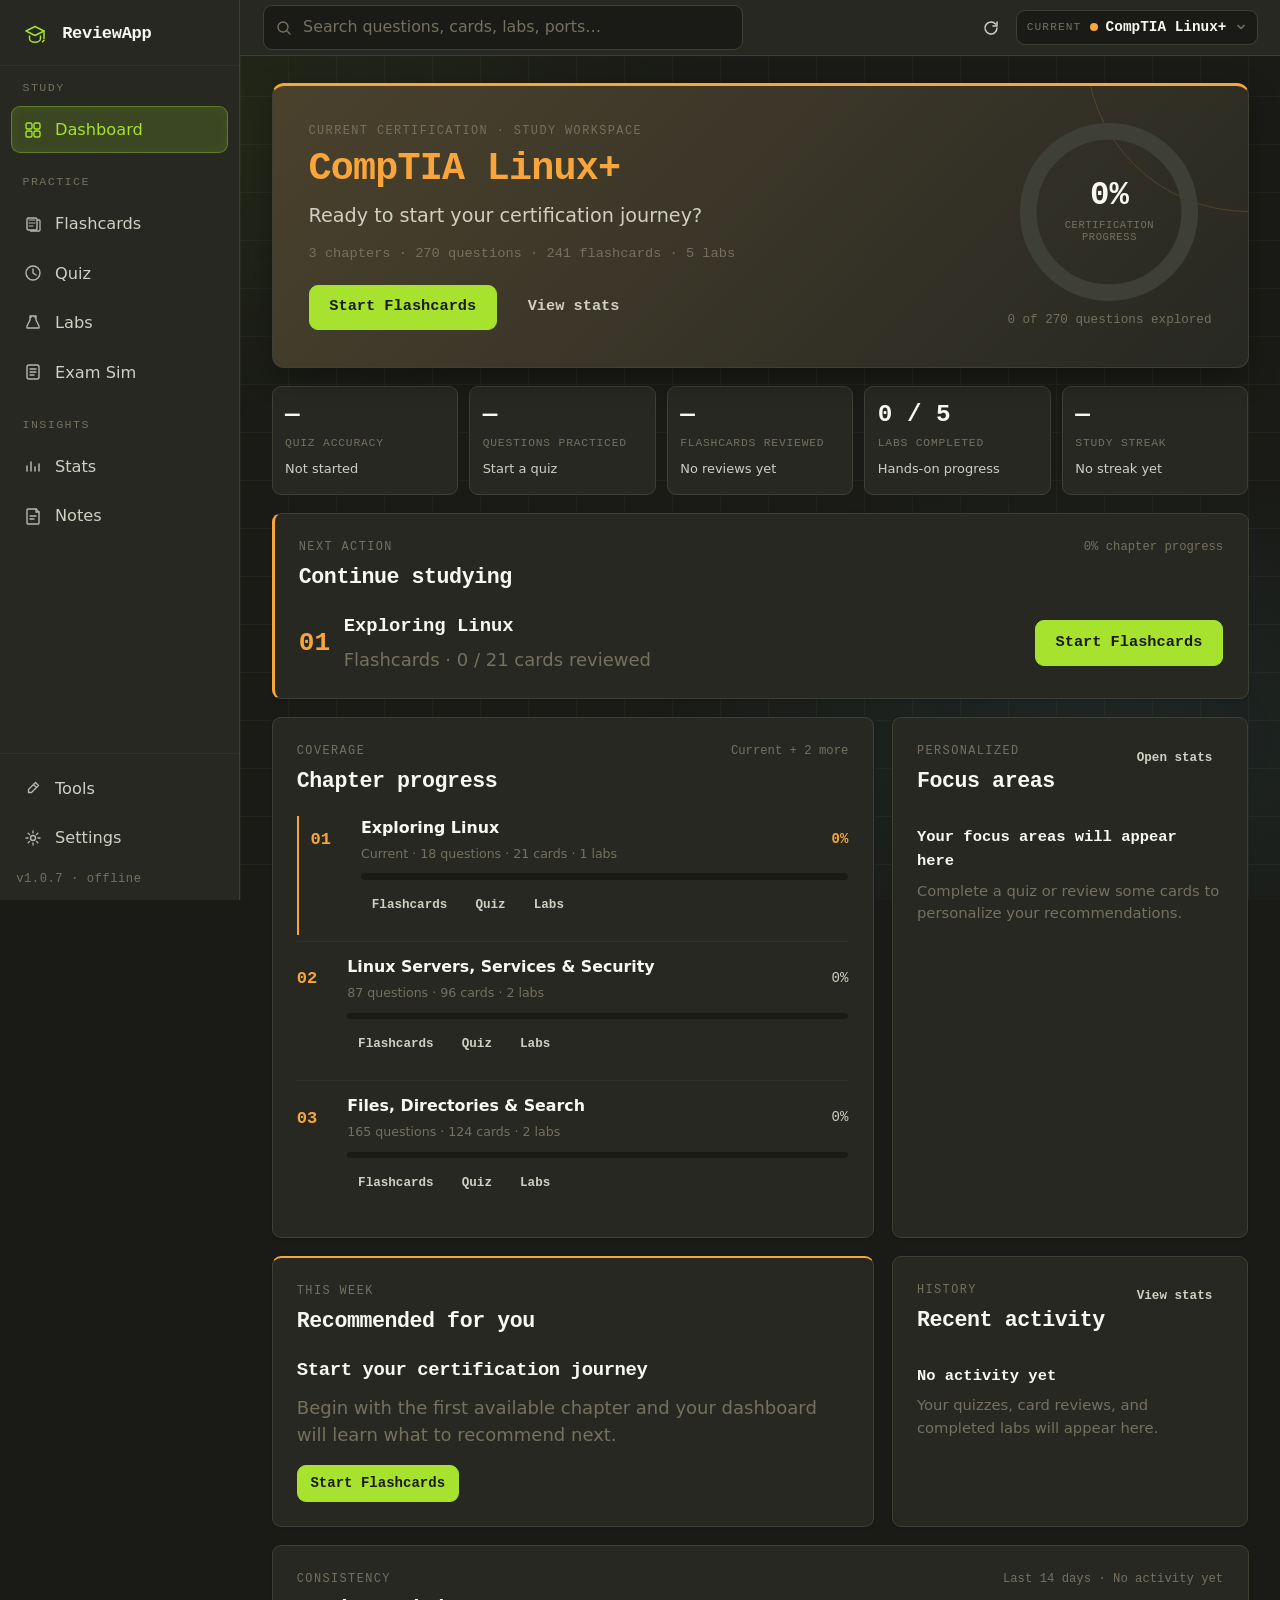
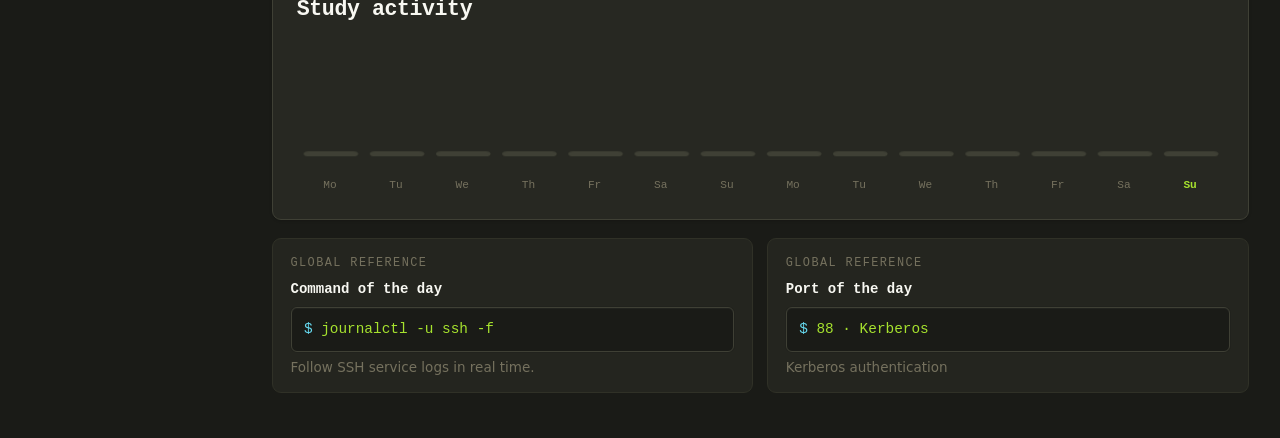
==== ReviewApp.html @ 9dc359d8 "Prevent all-option multi-answer quiz questions" ====
<!DOCTYPE html>
<html lang="en">
<head>
  <meta charset="UTF-8" />
  <meta name="viewport" content="width=device-width, initial-scale=1.0" />
  <meta name="description" content="Offline study and review app for CompTIA Linux+ and Network+ certifications" />
  <title>ReviewApp</title>
  <link rel="icon" type="image/svg+xml" href="app/favicon.svg" />
  <link rel="icon" type="image/x-icon" href="app/shortcut-icon.ico" />
  <link rel="stylesheet" href="app/css/styles.css?v=29" />
</head>
<body>
  <div id="app" class="app-shell" role="application" aria-label="ReviewApp study interface">
    <!-- Sidebar -->
    <aside id="sidebar" class="sidebar" aria-label="Main navigation">
      <div class="sidebar-header">
        <button id="sidebar-toggle" class="logo logo-btn" aria-label="Collapse sidebar" title="Toggle sidebar">
          <svg width="28" height="28" viewBox="0 0 28 28" fill="none" aria-hidden="true" focusable="false">
            <path d="M14 5.5l9 4.5-9 4.5-9-4.5 9-4.5z" stroke="currentColor" stroke-width="1.5" stroke-linejoin="round"/>
            <path d="M8.5 15v2.5c0 2 2.4 3.7 5.5 3.7s5.5-1.7 5.5-3.7V15" stroke="currentColor" stroke-width="1.5" stroke-linecap="round" stroke-linejoin="round"/>
            <path d="M23 10v7.5" stroke="currentColor" stroke-width="1.5" stroke-linecap="round"/>
            <path d="M23 19.3l-1.4 1.4" stroke="currentColor" stroke-width="1.5" stroke-linecap="round"/>
          </svg>
        </button>
        <span class="logo-text">ReviewApp</span>
      </div>
      <nav class="sidebar-nav" role="navigation">
        <div class="nav-group">
          <span class="nav-group-label" aria-hidden="true">STUDY</span>
          <a href="#/dashboard" class="nav-item" data-route="dashboard">
            <svg width="18" height="18" viewBox="0 0 18 18" fill="none"><rect x="2" y="2" width="6" height="6" rx="1.5" stroke="currentColor" stroke-width="1.4"/><rect x="10" y="2" width="6" height="6" rx="1.5" stroke="currentColor" stroke-width="1.4"/><rect x="2" y="10" width="6" height="6" rx="1.5" stroke="currentColor" stroke-width="1.4"/><rect x="10" y="10" width="6" height="6" rx="1.5" stroke="currentColor" stroke-width="1.4"/></svg>
            <span>Dashboard</span>
          </a>
        </div>
        <div class="nav-group">
          <span class="nav-group-label" aria-hidden="true">PRACTICE</span>
          <a href="#/flashcards" class="nav-item" data-route="flashcards">
            <svg width="18" height="18" viewBox="0 0 18 18" fill="none"><rect x="3" y="3" width="10" height="12" rx="1.5" stroke="currentColor" stroke-width="1.4"/><path d="M5 5h6M5 8h6M5 11h4" stroke="currentColor" stroke-width="1.2" stroke-linecap="round"/><path d="M13 5h2a1 1 0 011 1v9a1 1 0 01-1 1H6" stroke="currentColor" stroke-width="1.3"/></svg>
            <span>Flashcards</span>
          </a>
          <a href="#/quiz" class="nav-item" data-route="quiz">
            <svg width="18" height="18" viewBox="0 0 18 18" fill="none"><circle cx="9" cy="9" r="7" stroke="currentColor" stroke-width="1.4"/><path d="M9 5v4l3 2" stroke="currentColor" stroke-width="1.4" stroke-linecap="round"/></svg>
            <span>Quiz</span>
          </a>
          <a href="#/labs" class="nav-item" data-route="labs">
            <svg width="18" height="18" viewBox="0 0 18 18" fill="none"><path d="M6 2h6v4l3 6v2H3v-2l3-6V2z" stroke="currentColor" stroke-width="1.4" stroke-linejoin="round"/><path d="M7 2v2M11 2v2" stroke="currentColor" stroke-width="1.3"/></svg>
            <span>Labs</span>
          </a>
          <a href="#/exam" class="nav-item" data-route="exam">
            <svg width="18" height="18" viewBox="0 0 18 18" fill="none"><rect x="3" y="2" width="12" height="14" rx="2" stroke="currentColor" stroke-width="1.4"/><path d="M6 6h6M6 9h6M6 12h4" stroke="currentColor" stroke-width="1.3" stroke-linecap="round"/></svg>
            <span>Exam Sim</span>
          </a>
        </div>
        <div class="nav-group">
          <span class="nav-group-label" aria-hidden="true">INSIGHTS</span>
          <a href="#/stats" class="nav-item" data-route="stats">
            <svg width="18" height="18" viewBox="0 0 18 18" fill="none"><path d="M3 14V9M7 14V5M11 14v-4M15 14V7" stroke="currentColor" stroke-width="1.5" stroke-linecap="round"/></svg>
            <span>Stats</span>
          </a>
          <a href="#/notes" class="nav-item" data-route="notes">
            <svg width="18" height="18" viewBox="0 0 18 18" fill="none"><path d="M4 2h8l3 3v11a1 1 0 01-1 1H4a1 1 0 01-1-1V3a1 1 0 011-1z" stroke="currentColor" stroke-width="1.4"/><path d="M12 2v3h3M6 9h6M6 12h4" stroke="currentColor" stroke-width="1.3" stroke-linecap="round"/></svg>
            <span>Notes</span>
          </a>
        </div>
      </nav>
      <div class="sidebar-footer">
        <div class="nav-group sidebar-footer-nav">
          <a href="#/tools" class="nav-item" data-route="tools">
            <svg width="18" height="18" viewBox="0 0 18 18" fill="none"><path d="M11.5 3.5l3 3-7 7H4.5v-3l7-7z" stroke="currentColor" stroke-width="1.4" stroke-linejoin="round"/><path d="M9.5 5.5l3 3" stroke="currentColor" stroke-width="1.3"/></svg>
            <span>Tools</span>
          </a>
          <a href="#/settings" class="nav-item" data-route="settings">
            <svg width="18" height="18" viewBox="0 0 18 18" fill="none"><circle cx="9" cy="9" r="2.5" stroke="currentColor" stroke-width="1.4"/><path d="M9 2v2M9 14v2M2 9h2M14 9h2M4.2 4.2l1.4 1.4M12.4 12.4l1.4 1.4M4.2 13.8l1.4-1.4M12.4 5.6l1.4-1.4" stroke="currentColor" stroke-width="1.3" stroke-linecap="round"/></svg>
            <span>Settings</span>
          </a>
        </div>
        <div class="version-badge">v1.0.7 · offline</div>
      </div>
    </aside>

    <!-- Main area -->
    <div class="main-area">
      <header class="topbar" role="banner">
        <button id="mobile-menu" class="icon-btn mobile-only" aria-label="Open menu">
          <svg width="20" height="20" viewBox="0 0 20 20" fill="none"><path d="M3 5h14M3 10h14M3 15h14" stroke="currentColor" stroke-width="1.6" stroke-linecap="round"/></svg>
        </button>
        <div class="search-wrap">
          <svg class="search-icon" width="16" height="16" viewBox="0 0 16 16" fill="none"><circle cx="7" cy="7" r="5" stroke="currentColor" stroke-width="1.4"/><path d="M11 11l3 3" stroke="currentColor" stroke-width="1.4" stroke-linecap="round"/></svg>
          <input type="search" id="global-search" class="search-input" placeholder="Search questions, cards, labs, ports…" aria-label="Global search" autocomplete="off" />
          <div id="search-results" class="search-results" role="listbox" aria-label="Search results" hidden></div>
        </div>
        <div class="topbar-actions">
          <button id="reload-content" class="icon-btn" aria-label="Reload content" title="Reload content">
            <svg width="18" height="18" viewBox="0 0 18 18" fill="none"><path d="M15 9a6 6 0 11-1.5-4" stroke="currentColor" stroke-width="1.5" stroke-linecap="round"/><path d="M15 3v4h-4" stroke="currentColor" stroke-width="1.5" stroke-linecap="round" stroke-linejoin="round"/></svg>
          </button>
          <div class="cert-picker" id="cert-picker" title="Current certification"></div>
        </div>
      </header>
      <main id="view-root" class="view-root" role="main" aria-live="polite"></main>
    </div>
  </div>

  <!-- Toast container -->
  <div id="toast-root" class="toast-root" aria-live="polite" aria-atomic="true"></div>

  <!-- Modal root -->
  <div id="modal-root" class="modal-root" hidden></div>

  <!-- Scripts: classic, ordered, no modules. ?v= busts the browser cache so
       updated app files are never served stale (content files already do this). -->
  <script src="app/js/core.js?v=9"></script>
  <script src="app/js/persistence.js?v=3"></script>
  <script src="app/js/store.js?v=10"></script>
  <script src="app/js/markdown.js?v=7"></script>
  <script src="app/js/content.js?v=7"></script>
  <script src="app/js/quiz.js?v=15"></script>
  <script src="app/js/flashcards.js?v=10"></script>
  <script src="app/js/tools.js?v=6"></script>
  <script src="app/js/backup.js?v=5"></script>
  <script src="app/js/views.js?v=47"></script>
  <script>
    // Boot
    (function () {
      'use strict';
      if (!window.ReviewApp) window.ReviewApp = {};
      document.addEventListener('DOMContentLoaded', function () {
        var root = document.getElementById('view-root');
        if (root) root.textContent = 'Loading local study data…';
        ReviewApp.store.init().then(function (result) {
          ReviewApp.core.init();
          if (result && result.notice && ReviewApp.toast) {
            setTimeout(function () { ReviewApp.toast(result.notice, result.available ? 'info' : 'error', 7000); }, 0);
          }
        }).catch(function (err) {
          if (root) {
            root.innerHTML = '<div class="empty-state"><h3>Local data could not be opened</h3><p>Please close other ReviewApp tabs and reload. Your legacy local data was not deleted.</p></div>';
          }
          console.error('ReviewApp storage initialization failed:', err);
        });
      });
    })();
  </script>
</body>
</html>
---- app/css/styles.css ----
/* ═══════════════════════════════════════════════════════════
   ReviewApp — Design System
   Dark-first, terminal-flavored study UI
   ═══════════════════════════════════════════════════════════ */

/* ═══════════════════════════════════════════════════════════
   THEME SYSTEM
   · :root holds Monokai (the default) plus all structural tokens.
   · Each [data-theme="…"] block re-defines only palette tokens.
   · Semantic aliases (--success/--warning/--info/--error) follow the
     per-theme accent values, so state colors stay distinguishable.
   ═══════════════════════════════════════════════════════════ */
:root {
  /* Surfaces — Monokai */
  --bg-base: #1a1b17;
  --bg-panel: #272822;
  --bg-raised: #33342b;
  --bg-hover: #3e3f34;
  --border: #3f4035;
  --border-subtle: #303127;
  --border-glow: #5c5d4a;

  /* Text */
  --text-primary: #f8f8f2;
  --text-secondary: #cfcfc2;
  --text-muted: #75715e;
  --text-inverse: #1a1b17;

  /* Accents — semantic, themeable */
  --accent-primary: #a6e22e;
  --accent-primary-dim: rgba(166, 226, 46, 0.16);
  --accent-green: #a6e22e;
  --accent-green-dim: rgba(166, 226, 46, 0.16);
  --accent-amber: #e6db74;
  --accent-amber-dim: rgba(230, 219, 116, 0.16);
  --accent-cyan: #66d9ef;
  --accent-cyan-dim: rgba(102, 217, 239, 0.14);
  --accent-red: #f92672;
  --accent-red-dim: rgba(249, 38, 114, 0.16);
  --accent-purple: var(--accent-primary);

  /* Semantic aliases */
  --success: var(--accent-green);
  --warning: var(--accent-amber);
  --info: var(--accent-cyan);
  --error: var(--accent-red);

  /* Ambient lighting & overlays */
  --grid-line: rgba(117, 113, 94, 0.22);
  --ambient-a: rgba(166, 226, 46, 0.07);
  --ambient-b: rgba(102, 217, 239, 0.06);
  --backdrop: rgba(10, 10, 6, 0.72);

  /* Typography */
  --font-mono: "JetBrains Mono", "Cascadia Code", "Fira Code", ui-monospace, Consolas, "Liberation Mono", Menlo, monospace;
  --font-sans: system-ui, -apple-system, "Segoe UI", Roboto, "Helvetica Neue", Arial, sans-serif;

  /* Spacing & radius */
  --radius: 9px;
  --radius-sm: 6px;
  --radius-lg: 12px;
  --sidebar-w: 240px;
  --sidebar-collapsed: 64px;
  --topbar-h: 56px;

  /* Motion */
  --ease: cubic-bezier(0.22, 1, 0.36, 1);
  --ease-spring: cubic-bezier(0.34, 1.3, 0.48, 1);
  --ease-smooth: cubic-bezier(0.4, 0, 0.2, 1);
  --dur: 0.26s;
  --motion-accordion: 340ms;
  --motion-label: 160ms;
  --motion-fast: 130ms;
  --motion-normal: 220ms;
  --motion-slow: 320ms;
  --motion-slower: 480ms;

  /* Elevation */
  --shadow-sm: 0 1px 3px rgba(0, 0, 0, 0.18);
  --shadow-md: 0 10px 30px rgba(0, 0, 0, 0.28);
  --shadow-lg: 0 22px 60px rgba(0, 0, 0, 0.5);
}

[data-theme="dracula"] {
  --bg-base: #1c1d26;
  --bg-panel: #282a36;
  --bg-raised: #343746;
  --bg-hover: #3d4050;
  --border: #3d4054;
  --border-subtle: #333548;
  --border-glow: #5d6180;
  --text-primary: #f8f8f2;
  --text-secondary: #c2c5d4;
  --text-muted: #6272a4;
  --text-inverse: #1c1d26;
  --accent-primary: #bd93f9;
  --accent-primary-dim: rgba(189, 147, 249, 0.16);
  --accent-green: #50fa7b;
  --accent-green-dim: rgba(80, 250, 123, 0.15);
  --accent-amber: #ffb86c;
  --accent-amber-dim: rgba(255, 184, 108, 0.16);
  --accent-cyan: #8be9fd;
  --accent-cyan-dim: rgba(139, 233, 253, 0.13);
  --accent-red: #ff5555;
  --accent-red-dim: rgba(255, 85, 85, 0.16);
  --accent-purple: var(--accent-primary);
  --grid-line: rgba(98, 114, 164, 0.20);
  --ambient-a: rgba(189, 147, 249, 0.10);
  --ambient-b: rgba(139, 233, 253, 0.07);
  --backdrop: rgba(14, 15, 21, 0.72);
}

[data-theme="github-dark"] {
  --bg-base: #0d1117;
  --bg-panel: #161b22;
  --bg-raised: #21262d;
  --bg-hover: #30363d;
  --border: #30363d;
  --border-subtle: #262c36;
  --border-glow: #4a5560;
  --text-primary: #f0f6fc;
  --text-secondary: #c9d1d9;
  --text-muted: #8b949e;
  --text-inverse: #0d1117;
  --accent-primary: #58a6ff;
  --accent-primary-dim: rgba(88, 166, 255, 0.16);
  --accent-green: #3fb950;
  --accent-green-dim: rgba(63, 185, 80, 0.16);
  --accent-amber: #d29922;
  --accent-amber-dim: rgba(210, 153, 34, 0.16);
  --accent-cyan: #79c0ff;
  --accent-cyan-dim: rgba(121, 192, 255, 0.14);
  --accent-red: #f85149;
  --accent-red-dim: rgba(248, 81, 73, 0.16);
  --accent-purple: #bc8cff;
  --grid-line: rgba(139, 148, 158, 0.18);
  --ambient-a: rgba(88, 166, 255, 0.08);
  --ambient-b: rgba(188, 140, 255, 0.06);
  --backdrop: rgba(1, 4, 9, 0.72);
}

[data-theme="gruvbox-dark"] {
  --bg-base: #1d2021;
  --bg-panel: #282828;
  --bg-raised: #3c3836;
  --bg-hover: #504945;
  --border: #504945;
  --border-subtle: #3c3836;
  --border-glow: #7c6f64;
  --text-primary: #ebdbb2;
  --text-secondary: #bdae93;
  --text-muted: #928374;
  --text-inverse: #1d2021;
  --accent-primary: #fabd2f;
  --accent-primary-dim: rgba(250, 189, 47, 0.16);
  --accent-green: #b8bb26;
  --accent-green-dim: rgba(184, 187, 38, 0.16);
  --accent-amber: #fe8019;
  --accent-amber-dim: rgba(254, 128, 25, 0.16);
  --accent-cyan: #83a598;
  --accent-cyan-dim: rgba(131, 165, 152, 0.15);
  --accent-red: #fb4934;
  --accent-red-dim: rgba(251, 73, 52, 0.16);
  --accent-purple: #d3869b;
  --grid-line: rgba(146, 131, 116, 0.20);
  --ambient-a: rgba(250, 189, 47, 0.07);
  --ambient-b: rgba(131, 165, 152, 0.06);
  --backdrop: rgba(13, 16, 16, 0.72);
}

[data-theme="catppuccin"] {
  --bg-base: #1e1e2e;
  --bg-panel: #313244;
  --bg-raised: #45475a;
  --bg-hover: #585b70;
  --border: #45475a;
  --border-subtle: #313244;
  --border-glow: #6c7086;
  --text-primary: #cdd6f4;
  --text-secondary: #a6adc8;
  --text-muted: #7f849c;
  --text-inverse: #1e1e2e;
  --accent-primary: #cba6f7;
  --accent-primary-dim: rgba(203, 166, 247, 0.16);
  --accent-green: #a6e3a1;
  --accent-green-dim: rgba(166, 227, 161, 0.16);
  --accent-amber: #f9e2af;
  --accent-amber-dim: rgba(249, 226, 175, 0.16);
  --accent-cyan: #89dceb;
  --accent-cyan-dim: rgba(137, 220, 235, 0.14);
  --accent-red: #f38ba8;
  --accent-red-dim: rgba(243, 139, 168, 0.16);
  --accent-purple: #cba6f7;
  --grid-line: rgba(108, 112, 134, 0.22);
  --ambient-a: rgba(203, 166, 247, 0.08);
  --ambient-b: rgba(137, 220, 235, 0.06);
  --backdrop: rgba(17, 17, 27, 0.72);
}

[data-theme="tomorrow-night"] {
  --bg-base: #1d1f21;
  --bg-panel: #282a2e;
  --bg-raised: #373b41;
  --bg-hover: #44484e;
  --border: #373b41;
  --border-subtle: #303336;
  --border-glow: #5f6369;
  --text-primary: #c5c8c6;
  --text-secondary: #a7abab;
  --text-muted: #969896;
  --text-inverse: #1d1f21;
  --accent-primary: #81a2be;
  --accent-primary-dim: rgba(129, 162, 190, 0.16);
  --accent-green: #b5bd68;
  --accent-green-dim: rgba(181, 189, 104, 0.16);
  --accent-amber: #f0c674;
  --accent-amber-dim: rgba(240, 198, 116, 0.16);
  --accent-cyan: #8abeb7;
  --accent-cyan-dim: rgba(138, 190, 183, 0.15);
  --accent-red: #cc6666;
  --accent-red-dim: rgba(204, 102, 102, 0.16);
  --accent-purple: #b294bb;
  --grid-line: rgba(150, 152, 150, 0.18);
  --ambient-a: rgba(129, 162, 190, 0.08);
  --ambient-b: rgba(138, 190, 183, 0.06);
  --backdrop: rgba(10, 10, 12, 0.72);
}

/* Legacy Purple Night — kept for users who previously saved it */
[data-theme="purple-night"] {
  --bg-base: #0d0b24;
  --bg-panel: #141132;
  --bg-raised: #1d1841;
  --bg-hover: #262051;
  --border: #302959;
  --border-subtle: #262047;
  --border-glow: #5949a3;
  --text-primary: #ece9fb;
  --text-secondary: #a9a4d8;
  --text-muted: #7a74ad;
  --text-inverse: #0d0b24;
  --accent-primary: #a78bfa;
  --accent-primary-dim: rgba(167, 139, 250, 0.16);
  --accent-green: #3dd68c;
  --accent-green-dim: rgba(61, 214, 140, 0.15);
  --accent-amber: #f0b429;
  --accent-amber-dim: rgba(240, 180, 41, 0.15);
  --accent-cyan: #5ad1e6;
  --accent-cyan-dim: rgba(90, 209, 230, 0.12);
  --accent-red: #f07178;
  --accent-red-dim: rgba(240, 113, 120, 0.15);
  --accent-purple: var(--accent-primary);
  --grid-line: rgba(126, 105, 224, 0.22);
  --ambient-a: rgba(167, 139, 250, 0.10);
  --ambient-b: rgba(92, 140, 244, 0.08);
  --backdrop: rgba(8, 6, 22, 0.72);
}

[data-theme="xcode"] {
  --bg-base: #17171c;
  --bg-panel: #232329;
  --bg-raised: #2b2b33;
  --bg-hover: #35353e;
  --border: #3a3a44;
  --border-subtle: #2f2f38;
  --border-glow: #51515f;
  --text-primary: #f2f2f7;
  --text-secondary: #b4b4c0;
  --text-muted: #7c7c8a;
  --text-inverse: #17171c;
  --accent-primary: #4da3ff;
  --accent-primary-dim: rgba(77, 163, 255, 0.16);
  --accent-green: #7ac943;
  --accent-green-dim: rgba(122, 201, 67, 0.15);
  --accent-amber: #ff9f0a;
  --accent-amber-dim: rgba(255, 159, 10, 0.16);
  --accent-cyan: #5ac8fa;
  --accent-cyan-dim: rgba(90, 200, 250, 0.13);
  --accent-red: #ff453a;
  --accent-red-dim: rgba(255, 69, 58, 0.16);
  --accent-purple: var(--accent-primary);
  --grid-line: rgba(81, 81, 95, 0.22);
  --ambient-a: rgba(77, 163, 255, 0.08);
  --ambient-b: rgba(90, 200, 250, 0.06);
  --backdrop: rgba(10, 10, 14, 0.72);
}

[data-theme="nord"] {
  --bg-base: #232832;
  --bg-panel: #2e3440;
  --bg-raised: #3b4252;
  --bg-hover: #434c5e;
  --border: #414a5c;
  --border-subtle: #394152;
  --border-glow: #5e6b85;
  --text-primary: #eceff4;
  --text-secondary: #d8dee9;
  --text-muted: #6a7791;
  --text-inverse: #232832;
  --accent-primary: #88c0d0;
  --accent-primary-dim: rgba(136, 192, 208, 0.16);
  --accent-green: #a3be8c;
  --accent-green-dim: rgba(163, 190, 140, 0.16);
  --accent-amber: #ebcb8b;
  --accent-amber-dim: rgba(235, 203, 139, 0.16);
  --accent-cyan: #81a1c1;
  --accent-cyan-dim: rgba(129, 161, 193, 0.16);
  --accent-red: #bf616a;
  --accent-red-dim: rgba(191, 97, 106, 0.16);
  --accent-purple: var(--accent-primary);
  --grid-line: rgba(76, 86, 106, 0.30);
  --ambient-a: rgba(136, 192, 208, 0.08);
  --ambient-b: rgba(129, 161, 193, 0.07);
  --backdrop: rgba(14, 17, 23, 0.72);
}

[data-theme="one-dark"] {
  --bg-base: #1c1f27;
  --bg-panel: #282c34;
  --bg-raised: #313742;
  --bg-hover: #3b4250;
  --border: #3e4451;
  --border-subtle: #333945;
  --border-glow: #56637c;
  --text-primary: #c5cdd9;
  --text-secondary: #98a3b5;
  --text-muted: #5f6673;
  --text-inverse: #1c1f27;
  --accent-primary: #61afef;
  --accent-primary-dim: rgba(97, 175, 239, 0.16);
  --accent-green: #98c379;
  --accent-green-dim: rgba(152, 195, 121, 0.16);
  --accent-amber: #d19a66;
  --accent-amber-dim: rgba(209, 154, 102, 0.16);
  --accent-cyan: #56b6c2;
  --accent-cyan-dim: rgba(86, 182, 194, 0.14);
  --accent-red: #e06c75;
  --accent-red-dim: rgba(224, 108, 117, 0.16);
  --accent-purple: var(--accent-primary);
  --grid-line: rgba(62, 68, 81, 0.30);
  --ambient-a: rgba(97, 175, 239, 0.08);
  --ambient-b: rgba(86, 182, 194, 0.06);
  --backdrop: rgba(12, 14, 18, 0.72);
}

/* Legacy Solarized Dark — kept for users who previously saved it */
[data-theme="solarized-dark"] {
  --bg-base: #002b36;
  --bg-panel: #073642;
  --bg-raised: #0d4049;
  --bg-hover: #144f58;
  --border: #1b4b57;
  --border-subtle: #12404b;
  --border-glow: #2c7c8a;
  --text-primary: #93a1a1;
  --text-secondary: #839496;
  --text-muted: #657b83;
  --text-inverse: #002b36;
  --accent-primary: #268bd2;
  --accent-primary-dim: rgba(38, 139, 210, 0.16);
  --accent-green: #859900;
  --accent-green-dim: rgba(133, 153, 0, 0.18);
  --accent-amber: #b58900;
  --accent-amber-dim: rgba(181, 137, 0, 0.18);
  --accent-cyan: #2aa198;
  --accent-cyan-dim: rgba(42, 161, 152, 0.16);
  --accent-red: #dc322f;
  --accent-red-dim: rgba(220, 50, 47, 0.16);
  --accent-purple: #6c71c4;
  --grid-line: rgba(88, 110, 117, 0.22);
  --ambient-a: rgba(38, 139, 210, 0.08);
  --ambient-b: rgba(42, 161, 152, 0.06);
  --backdrop: rgba(0, 20, 26, 0.72);
}

[data-theme="tokyo-night"] {
  --bg-base: #14151e;
  --bg-panel: #1a1b26;
  --bg-raised: #24283b;
  --bg-hover: #2b3047;
  --border: #3b4261;
  --border-subtle: #2c3249;
  --border-glow: #565f89;
  --text-primary: #c0caf5;
  --text-secondary: #9aa5ce;
  --text-muted: #6a7395;
  --text-inverse: #14151e;
  --accent-primary: #7aa2f7;
  --accent-primary-dim: rgba(122, 162, 247, 0.16);
  --accent-green: #9ece6a;
  --accent-green-dim: rgba(158, 206, 106, 0.16);
  --accent-amber: #e0af68;
  --accent-amber-dim: rgba(224, 175, 104, 0.16);
  --accent-cyan: #7dcfff;
  --accent-cyan-dim: rgba(125, 207, 255, 0.14);
  --accent-red: #f7768e;
  --accent-red-dim: rgba(247, 118, 142, 0.16);
  --accent-purple: #bb9af7;
  --grid-line: rgba(86, 95, 137, 0.25);
  --ambient-a: rgba(122, 162, 247, 0.10);
  --ambient-b: rgba(187, 154, 247, 0.07);
  --backdrop: rgba(10, 10, 18, 0.74);
}

/* Legacy light theme — kept for users who previously chose Light */
[data-theme="light"] {
  --bg-base: #f0f4fa;
  --bg-panel: #ffffff;
  --bg-raised: #e8eef6;
  --bg-hover: #dde6f2;
  --border: #c5d0e0;
  --border-subtle: #d8e0ec;
  --border-glow: #a8b8d0;
  --text-primary: #1a2332;
  --text-secondary: #4a5a70;
  --text-muted: #7a8a9e;
  --text-inverse: #ffffff;
  --accent-primary: #6c5ce7;
  --accent-primary-dim: rgba(108, 92, 231, 0.12);
  --accent-green: #1f9d61;
  --accent-green-dim: rgba(34, 160, 100, 0.12);
  --accent-amber: #b58900;
  --accent-amber-dim: rgba(200, 140, 20, 0.12);
  --accent-cyan: #0891b2;
  --accent-cyan-dim: rgba(20, 140, 170, 0.1);
  --accent-red: #d64550;
  --accent-red-dim: rgba(200, 60, 70, 0.1);
  --accent-purple: var(--accent-primary);
  --grid-line: rgba(148, 163, 189, 0.4);
  --ambient-a: rgba(108, 92, 231, 0.06);
  --ambient-b: rgba(8, 145, 178, 0.05);
  --backdrop: rgba(26, 35, 52, 0.42);
}

/* ── Reset & base ─────────────────────────────────────────── */
*, *::before, *::after { box-sizing: border-box; margin: 0; padding: 0; }
html { font-size: 18px; -webkit-text-size-adjust: 100%; }
html[data-text-size="small"] { font-size: 15px; }
html[data-text-size="medium"] { font-size: 18px; }
html[data-text-size="large"] { font-size: 22px; }
body {
  font-family: var(--font-sans);
  background: var(--bg-base);
  color: var(--text-primary);
  line-height: 1.55;
  min-height: 100vh;
  overflow-x: hidden;
  transition: background-color var(--motion-normal) var(--ease), color var(--motion-normal) var(--ease);
}
button, input, select, textarea { font: inherit; color: inherit; }
a { color: var(--accent-cyan); text-decoration: none; transition: color var(--motion-fast) var(--ease); }
a:hover { text-decoration: underline; }
img, svg { display: block; max-width: 100%; }
:focus { outline: none; }
:focus-visible {
  outline: 2px solid var(--accent-cyan);
  outline-offset: 2px;
}

/* Ambient background */
body::before {
  content: "";
  position: fixed;
  inset: 0;
  background-image:
    linear-gradient(var(--grid-line) 1px, transparent 1px),
    linear-gradient(90deg, var(--grid-line) 1px, transparent 1px);
  background-size: 48px 48px;
  pointer-events: none;
  z-index: 0;
  opacity: 0.45;
  transition: background 400ms var(--ease);
}
body::after {
  content: "";
  position: fixed;
  inset: 0;
  background:
    radial-gradient(ellipse 60% 46% at 14% 14%, var(--ambient-a), transparent 72%),
    radial-gradient(ellipse 54% 46% at 86% 82%, var(--ambient-b), transparent 68%);
  pointer-events: none;
  z-index: 0;
  transition: background 500ms var(--ease);
}
::selection {
  background: color-mix(in srgb, var(--accent-primary) 30%, transparent);
  color: var(--text-primary);
}
@media (prefers-reduced-motion: reduce) {
  *, *::before, *::after {
    animation-duration: 0.01ms !important;
    animation-iteration-count: 1 !important;
    transition-duration: 0.01ms !important;
  }
}

/* Animations off (Settings → Animations): render instantly, no motion */
html[data-motion="off"] *,
html[data-motion="off"] *::before,
html[data-motion="off"] *::after {
  animation: none !important;
  animation-duration: 0.01ms !important;
  animation-iteration-count: 1 !important;
  transition: none !important;
  scroll-behavior: auto !important;
}

/* ── Motion system ─────────────────────────────────────────
   Small shared motion language:
   · rise-in / fade-in — content appearing
   · pop-in — dropdowns & overlays
   · bar-grow — charts & progress
   · ease-spring — pressed/pop micro-interactions */
@keyframes rise-in {
  from { opacity: 0; transform: translateY(6px); }
  to { opacity: 1; transform: translateY(0); }
}
@keyframes fade-in {
  from { opacity: 0; }
  to { opacity: 1; }
}
@keyframes pop-in {
  from { opacity: 0; transform: scale(0.97) translateY(4px); }
  to { opacity: 1; transform: scale(1) translateY(0); }
}
@keyframes bar-grow {
  from { transform: scaleY(0); }
  to { transform: scaleY(1); }
}

/* Every view fades/slides in once per render */
.view-root > * { animation: rise-in var(--motion-slow) var(--ease); }

/* ── App shell ────────────────────────────────────────────── */
.app-shell {
  display: flex;
  min-height: 100vh;
  position: relative;
  z-index: 1;
}

/* Sidebar */
.sidebar {
  width: var(--sidebar-w);
  background: var(--bg-panel);
  border-right: 1px solid var(--border);
  display: flex;
  flex-direction: column;
  position: fixed;
  top: 0;
  left: 0;
  bottom: 0;
  z-index: 40;
  overflow: hidden;
  transition: width var(--dur) var(--ease-smooth), transform var(--dur) var(--ease-smooth),
    background-color var(--motion-normal) var(--ease), border-color var(--motion-normal) var(--ease);
}
/* Collapse behavior applies on desktop only (mobile uses the off-canvas drawer) */
@media (min-width: 769px) {
  .sidebar.collapsed { width: var(--sidebar-collapsed); }
  .sidebar.collapsed .logo-text { opacity: 0; transform: scaleX(0); pointer-events: none; }
  .sidebar.collapsed .nav-group-label {
    opacity: 0;
    transform: translateY(-6px);
    max-height: 0;
    padding-top: 0;
    padding-bottom: 0;
    margin: 0;
  }
  .sidebar.collapsed .nav-item { grid-template-columns: auto 0fr; justify-content: center; gap: 0; padding: 0.55rem 0.65rem; }
  .sidebar.collapsed .nav-item span { opacity: 0; transform: scaleX(0); pointer-events: none; }
  .sidebar.collapsed .nav-item svg { width: 20px; height: 20px; }
  .sidebar.collapsed .sidebar-header { grid-template-columns: auto 0fr; justify-content: center; gap: 0; padding: 0.9rem 0 0.6rem; }
  .sidebar.collapsed .sidebar-footer {
    padding: 0.5rem 0.6rem;
    border-top: 1px solid var(--border-subtle);
  }
  .sidebar.collapsed .sidebar-footer-nav { margin-bottom: 0; }
  .sidebar.collapsed .sidebar-footer .version-badge { display: none; }
  .sidebar.collapsed ~ .main-area { margin-left: var(--sidebar-collapsed); }
}

.sidebar-header {
  display: grid;
  grid-template-columns: auto 1fr;
  align-items: center;
  gap: 0.6rem;
  padding: 1rem 1rem 0.75rem;
  border-bottom: 1px solid var(--border-subtle);
  min-height: var(--topbar-h);
  transition: gap var(--dur) var(--ease-smooth), padding var(--dur) var(--ease-smooth),
    grid-template-columns var(--dur) var(--ease-smooth);
}
.logo { color: var(--accent-primary); flex-shrink: 0; }
.logo-btn {
  display: flex;
  align-items: center;
  justify-content: center;
  background: none;
  border: none;
  padding: 0.15rem;
  border-radius: var(--radius-sm);
  cursor: pointer;
  transition: color var(--dur), transform var(--motion-fast) var(--ease), box-shadow var(--motion-fast) var(--ease);
}
.logo-btn:hover { color: var(--text-primary); transform: scale(1.05); }
.logo-btn:focus-visible { outline: 2px solid var(--accent-cyan); outline-offset: 2px; }
.logo-text {
  font-family: var(--font-mono);
  font-weight: 700;
  font-size: 0.95rem;
  letter-spacing: -0.02em;
  white-space: nowrap;
  overflow: hidden;
  min-width: 0;
  transform-origin: left center;
  transition: opacity var(--motion-label) var(--ease-smooth), transform var(--motion-label) var(--ease-smooth);
}

.sidebar-nav {
  flex: 1;
  overflow-y: auto;
  padding: 0.75rem 0.6rem;
  display: flex;
  flex-direction: column;
  gap: 1.1rem;
}
.nav-group { display: flex; flex-direction: column; gap: 0.15rem; }
.nav-group-label {
  font-family: var(--font-mono);
  font-size: 0.65rem;
  letter-spacing: 0.12em;
  text-transform: uppercase;
  color: var(--text-muted);
  padding: 0 0.65rem 0.35rem;
  white-space: nowrap;
  overflow: hidden;
  max-height: 2.5em;
  transition: opacity var(--motion-label) var(--ease-smooth), transform var(--motion-label) var(--ease-smooth),
    max-height var(--dur) var(--ease-smooth), padding var(--dur) var(--ease-smooth);
}
.nav-item {
  display: grid;
  grid-template-columns: auto 1fr;
  align-items: center;
  gap: 0.7rem;
  padding: 0.55rem 0.7rem;
  border-radius: var(--radius);
  color: var(--text-secondary);
  text-decoration: none;
  font-size: 0.9rem;
  white-space: nowrap;
  transition: background var(--motion-fast) var(--ease), color var(--motion-fast) var(--ease),
    box-shadow var(--motion-fast) var(--ease), border-color var(--motion-fast) var(--ease),
    transform var(--motion-fast) var(--ease), gap var(--dur) var(--ease-smooth), padding var(--dur) var(--ease-smooth),
    grid-template-columns var(--dur) var(--ease-smooth);
  border: 1px solid transparent;
}
.nav-item:hover {
  background: var(--bg-hover);
  color: var(--text-primary);
  text-decoration: none;
  transform: translateX(3px);
}
.nav-item.active {
  background: var(--accent-primary-dim);
  color: var(--accent-primary);
  border-color: color-mix(in srgb, var(--accent-primary) 35%, transparent);
  box-shadow: inset 0 0 12px color-mix(in srgb, var(--accent-primary) 8%, transparent);
}
.nav-item svg {
  flex-shrink: 0;
  opacity: 0.85;
  transition: transform var(--motion-fast) var(--ease), width var(--dur) var(--ease-smooth), height var(--dur) var(--ease-smooth);
}
.nav-item span {
  overflow: hidden;
  min-width: 0;
  white-space: nowrap;
  transform-origin: left center;
  transition: opacity var(--motion-label) var(--ease-smooth), transform var(--motion-label) var(--ease-smooth);
}
.nav-item.active svg { opacity: 1; }

.sidebar-footer {
  flex-shrink: 0;
  padding: 0.6rem;
  border-top: 1px solid var(--border-subtle);
  transition: padding var(--dur) var(--ease-smooth);
}
.sidebar-footer-nav {
  margin-bottom: 0.5rem;
  transition: margin-bottom var(--dur) var(--ease-smooth);
}
.version-badge {
  font-family: var(--font-mono);
  font-size: 0.68rem;
  color: var(--text-muted);
  letter-spacing: 0.04em;
  padding: 0 0.3rem;
}

/* Main area */
.main-area {
  flex: 1;
  margin-left: var(--sidebar-w);
  display: flex;
  flex-direction: column;
  min-height: 100vh;
  min-width: 0;
  transition: margin-left var(--dur) var(--ease-smooth);
}

.topbar {
  height: var(--topbar-h);
  background: var(--bg-panel);
  border-bottom: 1px solid var(--border);
  display: flex;
  align-items: center;
  gap: 0.75rem;
  padding: 0 1.25rem;
  position: sticky;
  top: 0;
  z-index: 30;
  transition: background-color var(--motion-normal) var(--ease), border-color var(--motion-normal) var(--ease);
}
.search-wrap {
  flex: 1;
  max-width: 480px;
  position: relative;
}
.search-icon {
  position: absolute;
  left: 0.75rem;
  top: 50%;
  transform: translateY(-50%);
  color: var(--text-muted);
  pointer-events: none;
}
.search-input {
  width: 100%;
  background: var(--bg-base);
  border: 1px solid var(--border);
  border-radius: var(--radius);
  padding: 0.5rem 0.75rem 0.5rem 2.2rem;
  color: var(--text-primary);
  font-size: 0.88rem;
  transition: border-color var(--dur), box-shadow var(--dur),
    background-color var(--motion-normal) var(--ease), color var(--motion-normal) var(--ease);
}
.search-input::placeholder { color: var(--text-muted); }
.search-input:focus {
  border-color: var(--accent-cyan);
  box-shadow: 0 0 0 3px var(--accent-cyan-dim);
}
.search-results {
  position: absolute;
  top: calc(100% + 6px);
  left: 0;
  right: 0;
  background: var(--bg-raised);
  border: 1px solid var(--border);
  border-radius: var(--radius);
  box-shadow: var(--shadow-lg);
  max-height: 420px;
  overflow-y: auto;
  z-index: 50;
  transform-origin: top center;
  animation: pop-in var(--motion-fast) var(--ease);
  transition: background-color var(--motion-normal) var(--ease), border-color var(--motion-normal) var(--ease);
}
.search-group { padding: 0.4rem 0; }
.search-group-label {
  font-family: var(--font-mono);
  font-size: 0.65rem;
  letter-spacing: 0.1em;
  text-transform: uppercase;
  color: var(--text-muted);
  padding: 0.35rem 0.9rem;
}
.search-item {
  display: block;
  width: 100%;
  text-align: left;
  background: none;
  border: none;
  padding: 0.55rem 0.9rem;
  color: var(--text-primary);
  cursor: pointer;
  font-size: 0.88rem;
  transition: background var(--motion-fast) var(--ease), transform var(--motion-fast) var(--ease);
}
.search-item:hover, .search-item:focus, .search-item.active { background: var(--bg-hover); }
.search-item:hover { transform: translateX(2px); }
.search-item .meta { font-size: 0.75rem; color: var(--text-muted); margin-top: 0.15rem; }

.topbar-actions { display: flex; gap: 0.35rem; align-items: center; margin-left: auto; }

/* Current Certification picker — global context, styled like the topbar */
.cert-picker { position: relative; }
.cert-picker-btn {
  display: flex;
  align-items: center;
  gap: 0.45rem;
  padding: 0.32rem 0.55rem;
  border: 1px solid var(--border);
  border-radius: var(--radius);
  background: var(--bg-base);
  color: var(--text-primary);
  cursor: pointer;
  font-family: inherit;
  transition: border-color var(--dur) var(--ease-smooth), background-color var(--motion-normal) var(--ease);
}
.cert-picker-btn:hover { border-color: var(--border-glow); background: var(--bg-hover); }
.cert-picker-btn:focus-visible { outline: 2px solid var(--accent-cyan); outline-offset: 2px; }
.cert-picker-btn.is-empty { color: var(--text-muted); opacity: 0.7; cursor: default; }
.cert-picker-label {
  font-family: var(--font-mono);
  font-size: 0.62rem;
  letter-spacing: 0.1em;
  text-transform: uppercase;
  color: var(--text-muted);
  white-space: nowrap;
}
.cert-dot {
  width: 8px;
  height: 8px;
  border-radius: 50%;
  flex: 0 0 auto;
}
.cert-picker-name {
  font-family: var(--font-mono);
  font-size: 0.8rem;
  font-weight: 700;
  color: var(--text-primary);
  white-space: nowrap;
  overflow: hidden;
  text-overflow: ellipsis;
  max-width: 200px;
}
.cert-picker-chevron {
  display: flex;
  color: var(--text-muted);
  transition: transform var(--motion-fast) var(--ease-smooth);
}
.cert-picker-btn[aria-expanded="true"] .cert-picker-chevron { transform: rotate(180deg); }
.cert-picker-menu {
  position: absolute;
  top: calc(100% + 6px);
  right: 0;
  min-width: 300px;
  max-width: min(360px, calc(100vw - 2rem));
  background: var(--bg-raised);
  border: 1px solid var(--border);
  border-radius: var(--radius);
  box-shadow: var(--shadow-lg);
  padding: 0.4rem;
  z-index: 60;
  transform-origin: top right;
  animation: pop-in var(--motion-fast) var(--ease);
  transition: background-color var(--motion-normal) var(--ease), border-color var(--motion-normal) var(--ease);
}
.cert-picker-heading {
  font-family: var(--font-mono);
  font-size: 0.62rem;
  letter-spacing: 0.1em;
  text-transform: uppercase;
  color: var(--text-muted);
  padding: 0.4rem 0.55rem 0.35rem;
}
.cert-picker-item {
  display: flex;
  align-items: center;
  gap: 0.55rem;
  width: 100%;
  text-align: left;
  background: none;
  border: none;
  border-radius: var(--radius-sm);
  padding: 0.55rem 0.6rem;
  color: var(--text-primary);
  cursor: pointer;
  font-family: inherit;
  transition: background var(--motion-fast) var(--ease);
}
.cert-picker-item:hover, .cert-picker-item:focus-visible { background: var(--bg-hover); outline: none; }
.cert-picker-item.active { background: var(--bg-hover); }
.cert-picker-item-body { display: flex; flex-direction: column; gap: 0.15rem; min-width: 0; }
.cert-picker-item-name { font-weight: 600; font-size: 0.9rem; }
.cert-picker-item-meta { font-size: 0.75rem; color: var(--text-muted); }
.cert-picker-check { margin-left: auto; color: var(--accent-green); font-weight: 700; }
@media (max-width: 768px) {
  .cert-picker-label { display: none; }
  .cert-picker-name { max-width: 120px; }
}
.icon-btn {
  background: none;
  border: 1px solid transparent;
  color: var(--text-secondary);
  cursor: pointer;
  padding: 0.45rem;
  border-radius: var(--radius-sm);
  display: flex;
  align-items: center;
  justify-content: center;
  transition: color var(--motion-fast) var(--ease), background var(--motion-fast) var(--ease),
    border-color var(--motion-fast) var(--ease), box-shadow var(--motion-fast) var(--ease),
    transform var(--motion-fast) var(--ease);
}
.icon-btn:hover {
  color: var(--text-primary);
  background: var(--bg-hover);
  border-color: var(--border);
  box-shadow: var(--shadow-sm);
}
.icon-btn:active { transform: scale(0.94); }

.view-root {
  flex: 1;
  padding: 1.5rem 1.75rem 2.5rem;
  max-width: 1200px;
  width: 100%;
  min-width: 0;
}

/* ── Typography helpers ───────────────────────────────────── */
.mono { font-family: var(--font-mono); }
.label-upper {
  font-family: var(--font-mono);
  font-size: 0.68rem;
  letter-spacing: 0.1em;
  text-transform: uppercase;
  color: var(--text-muted);
}
h1, h2, h3 { font-family: var(--font-mono); font-weight: 700; letter-spacing: -0.02em; }
h1 { font-size: 1.55rem; margin-bottom: 0.35rem; }
h2 { font-size: 1.2rem; margin-bottom: 0.5rem; }
h3 { font-size: 1.05rem; }

/* ── Cards & panels ───────────────────────────────────────── */
.panel {
  background: var(--bg-panel);
  border: 1px solid var(--border);
  border-radius: var(--radius);
  padding: 1.15rem 1.25rem;
  box-shadow: 0 1px 0 rgba(255,255,255,0.03) inset, var(--shadow-sm);
  transition: border-color var(--motion-normal) var(--ease), box-shadow var(--motion-normal) var(--ease),
    background-color var(--motion-normal) var(--ease);
}
.panel-raised {
  background: var(--bg-raised);
  border: 1px solid var(--border);
  border-radius: var(--radius);
  padding: 1rem 1.15rem;
  transition: border-color var(--motion-normal) var(--ease), background-color var(--motion-normal) var(--ease);
}
.card {
  background: var(--bg-panel);
  border: 1px solid var(--border);
  border-radius: var(--radius);
  padding: 1.15rem;
  box-shadow: var(--shadow-sm);
  transition: transform var(--motion-normal) var(--ease), border-color var(--motion-normal) var(--ease),
    box-shadow var(--motion-normal) var(--ease), background-color var(--motion-normal) var(--ease);
}
.card:hover {
  border-color: var(--border-glow);
  transform: translateY(-2px);
  background: color-mix(in srgb, var(--bg-hover) 55%, var(--bg-panel));
  box-shadow: var(--shadow-md);
}
.card:hover {
  box-shadow: var(--shadow-md), 0 0 0 1px color-mix(in srgb, var(--accent-primary) 8%, transparent);
}
.card-grid {
  display: grid;
  grid-template-columns: repeat(auto-fill, minmax(min(240px, 100%), 1fr));
  gap: 1rem;
}

/* ── Buttons ──────────────────────────────────────────────── */
.btn {
  display: inline-flex;
  align-items: center;
  justify-content: center;
  gap: 0.45rem;
  padding: 0.55rem 1.1rem;
  border-radius: var(--radius);
  border: 1px solid transparent;
  font-family: var(--font-mono);
  font-size: 0.85rem;
  font-weight: 600;
  cursor: pointer;
  transition: background var(--motion-fast) var(--ease), border-color var(--motion-fast) var(--ease),
    color var(--motion-fast) var(--ease), box-shadow var(--motion-fast) var(--ease),
    transform var(--motion-fast) var(--ease), filter var(--motion-fast) var(--ease);
  white-space: nowrap;
}
.btn:hover { transform: translateY(-1px); }
.btn:active { transform: translateY(0) scale(0.97); }
.btn-primary {
  background: var(--accent-primary);
  color: var(--text-inverse);
  border-color: var(--accent-primary);
}
.btn-primary:hover { filter: brightness(1.08); box-shadow: 0 4px 14px color-mix(in srgb, var(--accent-primary) 32%, transparent); }
.btn-secondary {
  background: var(--bg-raised);
  color: var(--text-primary);
  border-color: var(--border);
}
.btn-secondary:hover { background: var(--bg-hover); border-color: var(--border-glow); box-shadow: var(--shadow-sm); }
.btn-ghost {
  background: transparent;
  color: var(--text-secondary);
  border-color: transparent;
}
.btn-ghost:hover { background: var(--bg-hover); color: var(--text-primary); }
.btn-danger {
  background: var(--accent-red-dim);
  color: var(--accent-red);
  border-color: color-mix(in srgb, var(--accent-red) 35%, transparent);
}
.btn-danger:hover {
  background: color-mix(in srgb, var(--accent-red) 22%, transparent);
  box-shadow: 0 4px 14px color-mix(in srgb, var(--accent-red) 22%, transparent);
}
.btn-sm { padding: 0.35rem 0.7rem; font-size: 0.78rem; }
.btn-lg { padding: 0.7rem 1.4rem; font-size: 0.95rem; }
.btn:disabled { opacity: 0.45; cursor: not-allowed; transform: none; box-shadow: none; filter: none; }

/* ── Forms ────────────────────────────────────────────────── */
/* ── Scrollbars ─────────────────────────────────────────── */
/* Themed, thin scrollbars so native bars (search results, sidebar, notes)
   blend with the app instead of showing default OS chrome. */
html {
  scrollbar-width: thin;
  scrollbar-color: var(--border-glow) transparent;
}
::-webkit-scrollbar { width: 10px; height: 10px; }
::-webkit-scrollbar-track { background: transparent; }
::-webkit-scrollbar-thumb {
  background: var(--border-glow);
  border-radius: 999px;
  border: 2px solid transparent;
  background-clip: content-box;
}
::-webkit-scrollbar-thumb:hover { background: var(--text-muted); background-clip: content-box; }
::-webkit-scrollbar-corner { background: transparent; }

.form-row { display: flex; flex-wrap: wrap; gap: 1rem; margin-bottom: 1rem; }
.form-group { display: flex; flex-direction: column; gap: 0.35rem; flex: 1; min-width: 140px; }
.form-group label {
  font-family: var(--font-mono);
  font-size: 0.72rem;
  letter-spacing: 0.06em;
  text-transform: uppercase;
  color: var(--text-muted);
}
.form-control {
  background: var(--bg-base);
  border: 1px solid var(--border);
  border-radius: var(--radius-sm);
  padding: 0.5rem 0.75rem;
  color: var(--text-primary);
  transition: border-color var(--motion-fast) var(--ease), box-shadow var(--motion-fast) var(--ease),
    background var(--motion-fast) var(--ease);
}
.form-control:hover:not(:focus):not(:disabled) { border-color: var(--border-glow); }
.form-control:focus {
  border-color: var(--accent-cyan);
  box-shadow: 0 0 0 3px var(--accent-cyan-dim);
}
select.form-control { cursor: pointer; }
textarea.form-control { min-height: 100px; resize: vertical; }
input[type="checkbox"] { accent-color: var(--accent-primary); }

/* Replace native number-input spinners with themed stepper buttons */
input[type="number"]::-webkit-outer-spin-button,
input[type="number"]::-webkit-inner-spin-button {
  -webkit-appearance: none;
  margin: 0;
}
input[type="number"] { -moz-appearance: textfield; appearance: textfield; }
.stepper { display: flex; align-items: stretch; gap: 0.35rem; }
.stepper .form-control { text-align: center; min-width: 0; }
.stepper-btn {
  flex-shrink: 0;
  width: 2.1rem;
  display: flex;
  align-items: center;
  justify-content: center;
  background: var(--bg-raised);
  border: 1px solid var(--border);
  border-radius: var(--radius-sm);
  color: var(--text-secondary);
  font-family: var(--font-mono);
  font-size: 1rem;
  line-height: 1;
  cursor: pointer;
  transition: background var(--motion-fast) var(--ease), border-color var(--motion-fast) var(--ease),
    color var(--motion-fast) var(--ease), transform var(--motion-fast) var(--ease);
}
.stepper-btn:hover { background: var(--bg-hover); color: var(--text-primary); border-color: var(--border-glow); }
.stepper-btn:active { transform: scale(0.94); }

/* ── Chips & badges ───────────────────────────────────────── */
.chip {
  display: inline-flex;
  align-items: center;
  gap: 0.3rem;
  padding: 0.2rem 0.55rem;
  border-radius: 999px;
  font-family: var(--font-mono);
  font-size: 0.7rem;
  font-weight: 600;
  letter-spacing: 0.02em;
  transition: background-color var(--motion-normal) var(--ease), color var(--motion-normal) var(--ease),
    border-color var(--motion-normal) var(--ease);
}
.chip-green { background: var(--accent-green-dim); color: var(--accent-green); }
.chip-amber { background: var(--accent-amber-dim); color: var(--accent-amber); }
.chip-cyan { background: var(--accent-cyan-dim); color: var(--accent-cyan); }
.chip-red { background: var(--accent-red-dim); color: var(--accent-red); }
.chip-muted { background: var(--bg-raised); color: var(--text-muted); border: 1px solid var(--border); }

/* ── Progress ─────────────────────────────────────────────── */
.progress-bar {
  height: 6px;
  background: var(--bg-base);
  border-radius: 999px;
  overflow: hidden;
}
.progress-fill {
  height: 100%;
  background: var(--accent-primary);
  border-radius: 999px;
  transition: width var(--motion-slow) var(--ease);
  box-shadow: 0 0 8px color-mix(in srgb, var(--accent-primary) 30%, transparent);
}
.progress-ring {
  transform: rotate(-90deg);
}
.progress-ring-bg { stroke: var(--border); }
.progress-ring-fg {
  stroke-linecap: round;
  transition: stroke-dashoffset 0.6s var(--ease);
}

/* ── Dashboard chapter progress ───────────────────────────── */
.chapter-row { min-width: 0; }
.chapter-row-title {
  font-size: 0.98rem;
  font-weight: 700;
  line-height: 1.3;
  overflow-wrap: anywhere;
}

/* ── Flashcard chapter picker ─────────────────────────────── */
.fc-chapter-picker {
  display: flex;
  flex-direction: column;
  gap: 0.45rem;
}
.fc-chapter-option {
  display: flex;
  align-items: center;
  justify-content: space-between;
  gap: 0.75rem;
  text-align: left;
  width: 100%;
  padding: 0.6rem 0.8rem;
  background: var(--bg-base);
  border: 1px solid var(--border);
  border-radius: var(--radius-sm);
  color: var(--text-primary);
  cursor: pointer;
  font-family: inherit;
  transition: border-color var(--motion-fast) var(--ease), background var(--motion-fast) var(--ease);
}
.fc-chapter-option:hover { border-color: var(--border-glow); background: var(--bg-hover); }
.fc-chapter-option:focus-visible { outline: 2px solid var(--accent-cyan); outline-offset: 2px; }
.fc-chapter-option.selected {
  border-color: var(--accent-cyan);
  background: var(--accent-cyan-dim);
}
.fc-chapter-option-name {
  font-weight: 600;
  line-height: 1.3;
  overflow-wrap: anywhere;
}
.fc-chapter-option .chip { flex-shrink: 0; }

/* ── Terminal strip ───────────────────────────────────────── */
.terminal-strip {
  font-family: var(--font-mono);
  background: var(--bg-raised);
  border: 1px solid var(--border);
  border-radius: var(--radius);
  padding: 0.85rem 1.1rem;
  font-size: 0.82rem;
  color: var(--accent-green);
  overflow: hidden;
  white-space: nowrap;
  text-overflow: ellipsis;
  margin-bottom: 1.5rem;
  position: relative;
  transition: background-color var(--motion-normal) var(--ease), border-color var(--motion-normal) var(--ease),
    color var(--motion-normal) var(--ease);
}
.terminal-strip::before {
  content: "▸ ";
  color: var(--accent-cyan);
}
.terminal-cursor {
  display: inline-block;
  width: 0.55em;
  height: 1.1em;
  background: var(--accent-green);
  vertical-align: text-bottom;
  margin-left: 2px;
  animation: blink 1s step-end infinite;
}
@keyframes blink {
  50% { opacity: 0; }
}

/* ── Stat tiles ───────────────────────────────────────────── */
.stat-grid {
  display: grid;
  grid-template-columns: repeat(auto-fill, minmax(150px, 1fr));
  gap: 0.85rem;
  margin-bottom: 1.5rem;
}
.stat-tile {
  background: var(--bg-panel);
  border: 1px solid var(--border);
  border-radius: var(--radius);
  padding: 1rem;
  text-align: center;
  animation: rise-in var(--motion-slow) var(--ease) both;
  transition: border-color var(--motion-normal) var(--ease), background-color var(--motion-normal) var(--ease);
}
.stat-grid .stat-tile:nth-child(2) { animation-delay: 40ms; }
.stat-grid .stat-tile:nth-child(3) { animation-delay: 80ms; }
.stat-grid .stat-tile:nth-child(4) { animation-delay: 120ms; }
.stat-grid .stat-tile:nth-child(5) { animation-delay: 160ms; }
.stat-grid .stat-tile:nth-child(6) { animation-delay: 200ms; }
.stat-grid .stat-tile:nth-child(7) { animation-delay: 240ms; }
.stat-value {
  font-family: var(--font-mono);
  font-size: 1.75rem;
  font-weight: 700;
  line-height: 1.1;
  color: var(--text-primary);
}
.stat-label {
  font-family: var(--font-mono);
  font-size: 0.68rem;
  letter-spacing: 0.08em;
  text-transform: uppercase;
  color: var(--text-muted);
  margin-top: 0.3rem;
}

/* ── Quiz / Exam ──────────────────────────────────────────── */
/* ── Activity context header ─────────────────────────────── */
.activity-context {
  margin-bottom: 1rem;
  padding-bottom: 0.7rem;
  border-bottom: 1px solid var(--border);
}
.activity-context .ctx-activity {
  font-family: var(--font-mono);
  font-size: 0.64rem;
  letter-spacing: 0.12em;
  text-transform: uppercase;
  color: var(--accent-cyan);
  margin-bottom: 0.2rem;
}
.activity-context .ctx-cert {
  font-family: var(--font-mono);
  font-size: 0.76rem;
  color: var(--text-muted);
  margin-bottom: 0.15rem;
}
.activity-context .ctx-chapter {
  font-family: var(--font-mono);
  font-weight: 700;
  font-size: 1rem;
  color: var(--text-primary);
  overflow-wrap: anywhere;
}
.activity-context .ctx-meta {
  font-size: 0.82rem;
  color: var(--text-muted);
  margin-top: 0.2rem;
}

.quiz-progress {
  display: flex;
  align-items: center;
  gap: 0.75rem;
  margin-bottom: 1.25rem;
}
.quiz-progress .progress-bar { flex: 1; }
.question-card {
  background: var(--bg-panel);
  border: 1px solid var(--border);
  border-radius: var(--radius-lg);
  padding: 1.5rem;
  margin-bottom: 1rem;
  transition: border-color var(--motion-normal) var(--ease), background-color var(--motion-normal) var(--ease);
}
.question-text {
  font-size: 1.1rem;
  font-weight: 600;
  margin-bottom: 1.25rem;
  line-height: 1.45;
}
.question-text code,
.option-btn code,
.explain-panel code,
.match-context-name code,
.match-item code,
.match-correct code,
.flashcard-text code,
.lab-row-title code,
.lab-row-desc code,
.lab-step-header code,
.lab-step-body code,
.note-section-title code {
  font-family: var(--font-mono);
  background: var(--bg-base);
  color: var(--accent-cyan);
  padding: 0.08em 0.3em;
  border-radius: 3px;
  font-size: 0.9em;
}
.options-list { display: flex; flex-direction: column; gap: 0.55rem; }
.option-btn {
  display: flex;
  align-items: flex-start;
  gap: 0.75rem;
  text-align: left;
  background: var(--bg-raised);
  border: 1px solid var(--border);
  border-radius: var(--radius);
  padding: 0.85rem 1rem;
  cursor: pointer;
  transition: border-color var(--motion-fast) var(--ease), background var(--motion-fast) var(--ease),
    transform var(--motion-fast) var(--ease), box-shadow var(--motion-fast) var(--ease);
  font-size: 0.95rem;
}
.option-btn:hover:not(:disabled) {
  border-color: var(--border-glow);
  background: var(--bg-hover);
  transform: translateY(-1px);
  box-shadow: var(--shadow-sm);
}
.option-btn:disabled { cursor: default; opacity: 0.65; }
.option-btn:disabled.correct, .option-btn:disabled.wrong { opacity: 1; }
.option-btn.selected,
.option-btn.selected:hover {
  border-color: var(--accent-cyan);
  background: var(--accent-cyan-dim);
  box-shadow: 0 0 12px color-mix(in srgb, var(--accent-cyan) 18%, transparent);
}
.option-btn.correct {
  border-color: var(--accent-green);
  background: var(--accent-green-dim);
  box-shadow: 0 0 14px color-mix(in srgb, var(--accent-green) 22%, transparent);
  animation: pulse-green 0.45s var(--ease);
}
.option-btn.wrong {
  border-color: var(--accent-red);
  background: var(--accent-red-dim);
  box-shadow: 0 0 14px color-mix(in srgb, var(--accent-red) 18%, transparent);
  animation: shake 0.4s var(--ease);
}
.option-key {
  font-family: var(--font-mono);
  font-size: 0.75rem;
  font-weight: 700;
  color: var(--text-muted);
  background: var(--bg-base);
  border: 1px solid var(--border);
  border-radius: 4px;
  min-width: 1.5rem;
  height: 1.5rem;
  display: flex;
  align-items: center;
  justify-content: center;
  flex-shrink: 0;
}
.explain-panel {
  margin-top: 1rem;
  padding: 0.9rem 1rem;
  background: var(--bg-raised);
  border-left: 3px solid var(--accent-cyan);
  border-radius: 0 var(--radius-sm) var(--radius-sm) 0;
  font-size: 0.92rem;
  color: var(--text-secondary);
  animation: rise-in var(--motion-normal) var(--ease);
}

/* ── Matching questions ──────────────────────────────────── */
.match-context {
  display: flex;
  align-items: center;
  gap: 0.75rem;
  padding: 0.7rem 1rem;
  margin-bottom: 1rem;
  background: var(--bg-base);
  border: 1px solid var(--border);
  border-left: 3px solid var(--accent-cyan);
  border-radius: var(--radius-sm);
}
.match-context-label {
  font-family: var(--font-mono);
  font-size: 0.68rem;
  letter-spacing: 0.1em;
  text-transform: uppercase;
  color: var(--text-muted);
}
.match-context-name {
  font-family: var(--font-mono);
  font-size: 1.1rem;
  font-weight: 700;
  color: var(--accent-cyan);
}
.match-pairs {
  display: flex;
  flex-direction: column;
  gap: 0.55rem;
}
.match-row {
  display: flex;
  align-items: center;
  gap: 0.75rem;
  background: var(--bg-raised);
  border: 1px solid var(--border);
  border-radius: var(--radius);
  padding: 0.5rem 0.75rem;
  transition: border-color var(--dur), background var(--dur);
}
.match-row.correct {
  border-color: var(--accent-green);
  background: var(--accent-green-dim);
}
.match-row.wrong {
  border-color: var(--accent-red);
  background: var(--accent-red-dim);
}
.match-item {
  font-family: var(--font-mono);
  font-size: 0.85rem;
  font-weight: 700;
  color: var(--text-primary);
  background: var(--bg-base);
  border: 1px solid var(--border);
  border-radius: var(--radius-sm);
  padding: 0.25rem 0.6rem;
  white-space: nowrap;
  flex-shrink: 0;
  min-width: 3.2rem;
  text-align: center;
}
.match-select {
  flex: 1;
  min-width: 0;
}
.match-correct {
  font-family: var(--font-mono);
  font-size: 0.82rem;
  color: var(--accent-green);
  white-space: nowrap;
}
.match-answer {
  display: flex;
  flex-direction: column;
  gap: 0.3rem;
  padding: 0.6rem 0.75rem;
  background: var(--bg-raised);
  border: 1px solid var(--border);
  border-radius: var(--radius-sm);
}
.match-answer-row {
  display: flex;
  align-items: baseline;
  gap: 0.6rem;
  font-size: 0.9rem;
}
@keyframes pulse-green {
  0%, 100% { box-shadow: 0 0 0 0 transparent; }
  50% { box-shadow: 0 0 0 6px color-mix(in srgb, var(--accent-green) 28%, transparent); }
}
@keyframes shake {
  0%, 100% { transform: translateX(0); }
  20% { transform: translateX(-6px); }
  40% { transform: translateX(6px); }
  60% { transform: translateX(-4px); }
  80% { transform: translateX(4px); }
}

/* Exam palette */
.exam-layout { display: grid; grid-template-columns: 1fr 200px; gap: 1.25rem; }
.palette-grid {
  display: grid;
  grid-template-columns: repeat(5, 1fr);
  gap: 0.35rem;
}
.palette-cell {
  aspect-ratio: 1;
  display: flex;
  align-items: center;
  justify-content: center;
  font-family: var(--font-mono);
  font-size: 0.75rem;
  border-radius: var(--radius-sm);
  border: 1px solid var(--border);
  background: var(--bg-raised);
  cursor: pointer;
  transition: background var(--motion-fast) var(--ease), border-color var(--motion-fast) var(--ease),
    transform var(--motion-fast) var(--ease), box-shadow var(--motion-fast) var(--ease);
}
.palette-cell:hover { border-color: var(--border-glow); transform: translateY(-1px); }
.palette-cell.current {
  outline: 2px solid var(--accent-primary);
  outline-offset: 1px;
  box-shadow: 0 0 10px color-mix(in srgb, var(--accent-primary) 14%, transparent);
}
.palette-cell.answered { background: var(--accent-cyan-dim); border-color: var(--accent-cyan); color: var(--accent-cyan); }
.palette-cell.flagged { background: var(--accent-amber-dim); border-color: var(--accent-amber); color: var(--accent-amber); }
.exam-timer {
  font-family: var(--font-mono);
  font-size: 1.4rem;
  font-weight: 700;
  color: var(--accent-amber);
}
.exam-timer.warning { color: var(--accent-red); animation: blink 1s step-end infinite; }

/* ── Practice navigation ─────────────────────────────────── */
.practice-back {
  display: inline-flex;
  align-items: center;
  gap: 0.45rem;
  margin-bottom: 0.9rem;
  padding: 0.38rem 0.75rem 0.38rem 0.62rem;
  background: color-mix(in srgb, var(--bg-base) 78%, var(--bg-panel));
  border: 1px solid var(--border);
  border-left: 2px solid var(--accent-cyan);
  border-radius: var(--radius-sm);
  color: var(--text-secondary);
  font-size: 0.76rem;
  letter-spacing: 0.02em;
  box-shadow: 0 1px 0 rgba(255,255,255,0.03) inset;
  transition: background var(--motion-fast) var(--ease),
    border-color var(--motion-fast) var(--ease),
    color var(--motion-fast) var(--ease),
    box-shadow var(--motion-fast) var(--ease),
    transform var(--motion-fast) var(--ease);
}
.practice-back::before {
  content: "←";
  color: var(--accent-cyan);
  font-family: var(--font-mono);
  font-size: 0.95rem;
  line-height: 1;
  transition: transform var(--motion-fast) var(--ease);
}
.practice-back:hover {
  background: var(--bg-hover);
  border-color: var(--border-glow);
  border-left-color: var(--accent-cyan);
  color: var(--text-primary);
  box-shadow: var(--shadow-sm), 0 0 0 1px var(--accent-cyan-dim);
  transform: translateX(-2px);
}
.practice-back:hover::before { transform: translateX(-2px); }
.practice-back:focus-visible {
  outline: 2px solid var(--accent-cyan);
  outline-offset: 2px;
}
.practice-back:active { transform: translateX(-1px) scale(0.98); }

/* ── Flashcards ───────────────────────────────────────────── */
.flash-resume-panel,
.quiz-resume-panel {
  padding: 0.9rem 1rem;
  border: 1px solid var(--border-glow);
  border-left: 3px solid var(--accent-amber);
  border-radius: var(--radius);
  background: color-mix(in srgb, var(--accent-amber-dim) 45%, var(--bg-panel));
}
.flash-resume-panel p,
.quiz-resume-panel p { margin: 0 0 0.65rem; }
.flash-toolbar {
  display: flex;
  align-items: center;
  flex-wrap: wrap;
  gap: 0.55rem;
  margin-bottom: 1rem;
}
.flash-toolbar .quiz-progress { flex: 1 1 14rem; min-width: min(100%, 14rem); margin-bottom: 0; }
.flash-shuffle { flex: 0 0 auto; }
.flashcard-stage {
  perspective: 1200px;
  max-width: 560px;
  margin: 0 auto 1.5rem;
  min-height: 18.7rem;
}
.flashcard {
  width: 100%;
  min-height: 18.7rem;
  position: relative;
  transform-style: preserve-3d;
  transition: transform 0.55s var(--ease);
  cursor: pointer;
}
.flashcard.flipped { transform: rotateY(180deg); }
.flashcard-face {
  position: absolute;
  inset: 0;
  backface-visibility: hidden;
  background: var(--bg-panel);
  border: 1px solid var(--border);
  border-radius: var(--radius-lg);
  display: flex;
  flex-direction: column;
  align-items: center;
  justify-content: center;
  padding: 1.75rem;
  text-align: center;
  box-shadow: var(--shadow-md);
  transition: border-color var(--motion-normal) var(--ease), background-color var(--motion-normal) var(--ease),
    box-shadow var(--motion-normal) var(--ease);
}
.flashcard:hover .flashcard-face { border-color: var(--border-glow); }
.flashcard-face.back {
  transform: rotateY(180deg);
  background: var(--bg-raised);
}
.flashcard-label {
  font-family: var(--font-mono);
  font-size: 0.65rem;
  letter-spacing: 0.12em;
  text-transform: uppercase;
  color: var(--text-muted);
  margin-bottom: 0.75rem;
}
.flashcard-text { font-size: 1.15rem; line-height: 1.5; white-space: pre-line; }
.grade-btns {
  display: flex;
  justify-content: center;
  gap: 0.75rem;
  margin-top: 0.5rem;
}
.flashcard-footer .grade-btns { display: none; }
.flashcard-footer.flipped .flash-hint { display: none; }
.flashcard-footer.flipped .grade-btns {
  display: flex;
  animation: rise-in var(--motion-normal) var(--ease);
}

/* ── Labs ─────────────────────────────────────────────────── */
.lab-step {
  border: 1px solid var(--border);
  border-radius: var(--radius);
  margin-bottom: 0.65rem;
  overflow: hidden;
}
.lab-step-header {
  display: flex;
  align-items: center;
  gap: 0.6rem;
  padding: 0.75rem 1rem;
  background: var(--bg-raised);
  cursor: pointer;
  user-select: none;
  font-weight: 600;
  transition: background var(--motion-fast) var(--ease);
}
.lab-step-header:hover { background: var(--bg-hover); }
.lab-step-body {
  padding: 0.9rem 1rem;
  border-top: 1px solid var(--border-subtle);
  display: none;
}
.lab-step.open .lab-step-body {
  display: block;
  animation: rise-in var(--motion-normal) var(--ease);
}
/* Step action row: [Show hint] [Reveal solution] ... [Done]. The left group
   stays together and Done is pushed to the far right; wrapping on narrow
   screens is intentional (Done drops to its own line, right-aligned). */
.lab-step-actions {
  display: flex;
  align-items: center;
  flex-wrap: wrap;
  gap: 0.5rem;
  margin-top: 0.7rem;
}
.lab-step-action-group {
  display: flex;
  align-items: center;
  flex-wrap: wrap;
  gap: 0.55rem;
}
.lab-step-done-btn {
  margin-left: auto;
  flex-shrink: 0;
}
.lab-step.is-complete {
  border-color: color-mix(in srgb, var(--accent-green) 32%, var(--border));
}
.lab-step.is-complete .lab-step-header {
  color: var(--text-muted);
}
.lab-step-verify {
  margin-top: 0.8rem;
  padding-top: 0.75rem;
  border-top: 1px solid var(--border-subtle);
}
.lab-step-verify-row {
  display: flex;
  align-items: flex-start;
  flex-wrap: nowrap;
  gap: 0.75rem;
  min-width: 0;
}
.lab-step-check {
  flex: 1 1 auto;
  min-width: 0;
  font-size: 0.88rem;
  line-height: 1.45;
}
.lab-output-view-btn {
  flex: 0 0 auto;
  margin-left: auto;
}
.lab-expected-output-modal {
  max-height: 60vh;
  overflow: auto;
  margin: 0;
}
/* ── Labs: chapter accordion ─────────────────────────────── */
.lab-chapter {
  border: 1px solid var(--border);
  border-radius: var(--radius);
  margin-bottom: 0.75rem;
  background: var(--bg-panel);
  overflow: hidden;
  transition: border-color var(--motion-normal) var(--ease), background-color var(--motion-normal) var(--ease);
}
.lab-chapter-header {
  display: flex;
  align-items: center;
  gap: 0.7rem;
  width: 100%;
  background: none;
  border: none;
  padding: 0.9rem 1rem;
  cursor: pointer;
  text-align: left;
  transition: background var(--motion-fast) var(--ease);
}
.lab-chapter-header:hover { background: var(--bg-hover); }
.lab-chapter-chevron {
  flex-shrink: 0;
  display: flex;
  color: var(--text-muted);
  transition: transform var(--motion-normal) var(--ease-spring);
}
.lab-chapter.open .lab-chapter-chevron { transform: rotate(90deg); }
.lab-chapter-title-wrap { flex: 1; min-width: 0; }
.lab-chapter-title {
  font-family: var(--font-mono);
  font-weight: 700;
  font-size: 0.98rem;
  color: var(--text-primary);
  overflow-wrap: anywhere;
}
.lab-chapter-meta { font-size: 0.78rem; color: var(--text-muted); margin-top: 0.15rem; }
.lab-chapter-count { flex-shrink: 0; }
.lab-chapter-body {
  display: grid;
  grid-template-rows: 0fr;
  transition: grid-template-rows var(--motion-accordion) var(--ease-smooth);
}
.lab-chapter.open .lab-chapter-body { grid-template-rows: 1fr; }
.lab-chapter-body-inner {
  overflow: hidden;
  min-height: 0;
  opacity: 0;
  transform: translateY(-4px);
  transition: opacity 0.24s var(--ease-smooth), transform 0.24s var(--ease-smooth);
}
.lab-chapter.open .lab-chapter-body-inner {
  opacity: 1;
  transform: translateY(0);
}
.lab-rows {
  padding: 0.3rem 0.9rem 0.9rem;
  display: flex;
  flex-direction: column;
  gap: 0.5rem;
  border-top: 1px solid var(--border-subtle);
}
.lab-row {
  display: flex;
  align-items: center;
  gap: 0.75rem;
  padding: 0.7rem 0.8rem;
  background: var(--bg-raised);
  border: 1px solid var(--border-subtle);
  border-radius: var(--radius-sm);
  cursor: pointer;
  transition: background var(--motion-fast) var(--ease), border-color var(--motion-fast) var(--ease),
    transform var(--motion-fast) var(--ease);
}
.lab-row:hover { background: var(--bg-hover); border-color: var(--border-glow); transform: translateX(2px); }
.lab-row-index {
  flex-shrink: 0;
  width: 1.8rem;
  height: 1.8rem;
  display: flex;
  align-items: center;
  justify-content: center;
  font-family: var(--font-mono);
  font-size: 0.78rem;
  font-weight: 700;
  color: var(--accent-cyan);
  background: var(--accent-cyan-dim);
  border-radius: var(--radius-sm);
}
.lab-row-body { flex: 1; min-width: 0; }
.lab-row-title { font-weight: 600; font-size: 0.92rem; color: var(--text-primary); overflow-wrap: anywhere; }
.lab-row-meta { display: flex; gap: 0.4rem; flex-wrap: wrap; align-items: center; margin-top: 0.25rem; }
.lab-row-desc {
  font-size: 0.8rem;
  color: var(--text-muted);
  margin-top: 0.3rem;
  line-height: 1.45;
  overflow-wrap: anywhere;
}

/* ── Labs: empty state ───────────────────────────────────── */
.labs-empty {
  display: flex;
  flex-direction: column;
  align-items: center;
  text-align: center;
  gap: 0.5rem;
  padding: 2.5rem 1.25rem;
}
.labs-empty-illustration {
  color: var(--text-muted);
  margin-bottom: 0.5rem;
  animation: rise-in var(--motion-slow) var(--ease);
}
.labs-empty-title {
  font-family: var(--font-mono);
  font-weight: 700;
  font-size: 1.1rem;
  color: var(--text-primary);
}
.labs-empty-text { color: var(--text-muted); max-width: 420px; font-size: 0.9rem; line-height: 1.5; }
.code-block {
  font-family: var(--font-mono);
  font-size: 0.85rem;
  background: var(--bg-base);
  border: 1px solid var(--border);
  border-radius: var(--radius-sm);
  padding: 0.65rem 0.85rem;
  position: relative;
  margin: 0.5rem 0;
  overflow-x: auto;
  white-space: pre-wrap;
  box-shadow: inset 0 1px 0 rgba(255, 255, 255, 0.03);
  transition: border-color var(--motion-normal) var(--ease), background-color var(--motion-normal) var(--ease);
}
.copy-btn {
  position: absolute;
  top: 0.4rem;
  right: 0.4rem;
  padding: 0.2rem 0.45rem;
  font-size: 0.7rem;
}

/* ── Notes ────────────────────────────────────────────────── */
.notes-layout {
  display: grid;
  grid-template-columns: 1fr 1fr;
  gap: 1rem;
  min-height: 360px;
}
.notes-preview {
  background: var(--bg-raised);
  border: 1px solid var(--border);
  border-radius: var(--radius);
  padding: 1rem;
  overflow-y: auto;
  font-size: 0.92rem;
  transition: border-color var(--motion-normal) var(--ease), background-color var(--motion-normal) var(--ease);
}
.notes-preview h1, .notes-preview h2, .notes-preview h3 { margin: 0.8em 0 0.35em; }
.note-section-title {
  margin-top: 1rem;
  padding-bottom: 0.3rem;
  border-bottom: 1px solid var(--border);
  font-size: 1.05rem;
  color: var(--accent-cyan);
}
.notes-preview p { margin-bottom: 0.6em; }
.notes-preview code {
  font-family: var(--font-mono);
  background: var(--bg-base);
  padding: 0.1em 0.35em;
  border-radius: 3px;
  font-size: 0.88em;
}
.notes-preview pre {
  background: var(--bg-base);
  border: 1px solid var(--border);
  border-radius: var(--radius-sm);
  padding: 0.7rem;
  overflow-x: auto;
  margin: 0.6em 0;
  box-shadow: inset 0 1px 0 rgba(255, 255, 255, 0.03);
}
.notes-preview pre code { background: none; padding: 0; font-size: 0.9em; }
.notes-preview blockquote {
  border-left: 3px solid var(--accent-cyan);
  background: var(--accent-cyan-dim);
  border-radius: 0 var(--radius-sm) var(--radius-sm) 0;
  padding: 0.35rem 0.9rem;
  margin: 0.6em 0;
  color: var(--text-secondary);
}
.notes-preview table {
  width: 100%;
  border-collapse: collapse;
  margin: 0.6em 0;
  font-size: 0.9em;
}
.notes-preview th, .notes-preview td {
  border: 1px solid var(--border);
  padding: 0.4rem 0.6rem;
  text-align: left;
}
.notes-preview th {
  background: var(--bg-panel);
  font-family: var(--font-mono);
  font-size: 0.7rem;
  letter-spacing: 0.05em;
  text-transform: uppercase;
  color: var(--text-muted);
}
.notes-preview ul, .notes-preview ol { padding-left: 1.4em; margin-bottom: 0.6em; }

/* ── Tools ────────────────────────────────────────────────── */
.tools-tabs {
  display: flex;
  gap: 0.35rem;
  margin-bottom: 1.25rem;
  flex-wrap: wrap;
}
.tool-tab {
  padding: 0.45rem 0.9rem;
  border-radius: var(--radius);
  border: 1px solid var(--border);
  background: var(--bg-panel);
  color: var(--text-secondary);
  cursor: pointer;
  font-family: var(--font-mono);
  font-size: 0.8rem;
  transition: background var(--motion-fast) var(--ease), color var(--motion-fast) var(--ease),
    border-color var(--motion-fast) var(--ease), transform var(--motion-fast) var(--ease),
    box-shadow var(--motion-fast) var(--ease);
}
.tool-tab.active {
  background: var(--accent-cyan-dim);
  color: var(--accent-cyan);
  border-color: color-mix(in srgb, var(--accent-cyan) 40%, transparent);
  box-shadow: 0 0 0 1px color-mix(in srgb, var(--accent-cyan) 14%, transparent),
    0 2px 10px color-mix(in srgb, var(--accent-cyan) 10%, transparent);
}
.tool-tab:hover:not(.active) { background: var(--bg-hover); color: var(--text-primary); transform: translateY(-1px); }
.tool-panel { display: none; }
.tool-panel.active { display: block; animation: rise-in var(--motion-normal) var(--ease); }

/* Permissions calculator */
.perms-grid {
  display: grid;
  grid-template-columns: repeat(4, minmax(0, 1fr));
  gap: 0.75rem;
}
@media (max-width: 640px) {
  .perms-grid { grid-template-columns: repeat(2, minmax(0, 1fr)); }
}
.perm-col {
  background: var(--bg-raised);
  border: 1px solid var(--border);
  border-radius: var(--radius);
  padding: 0.75rem;
}
.perm-col-label {
  font-family: var(--font-mono);
  font-size: 0.68rem;
  letter-spacing: 0.08em;
  text-transform: uppercase;
  color: var(--text-muted);
  margin-bottom: 0.5rem;
}
.perm-bits { display: flex; gap: 0.4rem; }
.perm-bits-stack { flex-direction: column; }
.perm-bit { position: relative; cursor: pointer; display: inline-flex; }
.perm-bit input { position: absolute; opacity: 0; pointer-events: none; }
.perm-bit span {
  font-family: var(--font-mono);
  font-weight: 600;
  min-width: 2rem;
  height: 2rem;
  padding: 0 0.25rem;
  display: inline-flex;
  align-items: center;
  justify-content: center;
  border: 1px solid var(--border);
  border-radius: var(--radius-sm);
  background: var(--bg-base);
  color: var(--text-muted);
  transition: background var(--dur), color var(--dur), border-color var(--dur), transform 0.1s;
  user-select: none;
}
.perm-bit:hover span { border-color: var(--border-glow); color: var(--text-secondary); }
.perm-bit:active span { transform: scale(0.95); }
.perm-bit input:focus-visible + span { outline: 2px solid var(--accent-cyan); outline-offset: 1px; }
.perm-bit input:checked + span {
  background: var(--accent-green-dim);
  color: var(--accent-green);
  border-color: var(--accent-green);
}
.perm-col-special .perm-bit input:checked + span {
  background: var(--accent-amber-dim);
  color: var(--accent-amber);
  border-color: var(--accent-amber);
}
.perm-bit-wide span { min-width: 0; width: auto; padding: 0 0.7rem; }
.perms-output { margin-top: 0.75rem; }
.octal-display {
  font-family: var(--font-mono);
  font-size: 2.5rem;
  font-weight: 700;
  line-height: 1;
  color: var(--accent-green);
  text-shadow: 0 0 18px color-mix(in srgb, var(--accent-green) 35%, transparent);
}
.symbolic-display {
  font-family: var(--font-mono);
  font-size: 1.2rem;
  letter-spacing: 0.14em;
  color: var(--text-primary);
  margin: 0.45rem 0 0.35rem;
}
.command-display {
  font-family: var(--font-mono);
  font-size: 0.85rem;
  color: var(--accent-cyan);
}
.ref-table {
  width: 100%;
  border-collapse: collapse;
  font-size: 0.88rem;
}
.ref-table th {
  font-family: var(--font-mono);
  font-size: 0.7rem;
  letter-spacing: 0.06em;
  text-transform: uppercase;
  color: var(--text-muted);
  text-align: left;
  padding: 0.5rem 0.75rem;
  border-bottom: 1px solid var(--border);
}
.ref-table td {
  padding: 0.55rem 0.75rem;
  border-bottom: 1px solid var(--border-subtle);
  vertical-align: top;
  transition: background var(--motion-fast) var(--ease);
}
.ref-table tr:hover td { background: var(--bg-hover); }
.ref-table tr.highlight td {
  background: var(--accent-amber-dim);
  outline: 1px solid color-mix(in srgb, var(--accent-amber) 35%, transparent);
}

/* ── Stats charts ─────────────────────────────────────────── */
.sparkline-wrap { height: 64px; }
.activity-chart { width: 100%; height: 120px; }
.dashboard-activity { height: 88px; }
.activity-chart rect {
  transform-box: fill-box;
  transform-origin: bottom;
  animation: bar-grow var(--motion-slower) var(--ease) both;
}
.activity-labels {
  display: flex;
  margin-top: 0.4rem;
}
.activity-label {
  flex: 1;
  text-align: center;
  font-family: var(--font-mono);
  font-size: 0.62rem;
  color: var(--text-muted);
  white-space: nowrap;
  overflow: hidden;
}
.activity-label.today { color: var(--accent-green); font-weight: 700; }

/* Daily pick cards (dashboard) */
.daily-grid {
  display: grid;
  grid-template-columns: repeat(auto-fit, minmax(250px, 1fr));
  gap: 1rem;
  align-items: stretch;
}
.port-block {
  display: flex;
  align-items: baseline;
  gap: 0.6rem;
  white-space: nowrap;
  overflow-x: auto;
}
.port-num { font-size: 1.15rem; font-weight: 700; color: var(--accent-cyan); }
.port-name { color: var(--text-secondary); font-weight: 600; }
.bar-row {
  display: flex;
  align-items: center;
  gap: 0.75rem;
  margin-bottom: 0.5rem;
}
.bar-label {
  font-family: var(--font-mono);
  font-size: 0.78rem;
  width: 120px;
  flex-shrink: 0;
  color: var(--text-secondary);
  white-space: nowrap;
  overflow: hidden;
  text-overflow: ellipsis;
}
.bar-track {
  flex: 1;
  height: 10px;
  background: var(--bg-base);
  border-radius: 999px;
  overflow: hidden;
}
.bar-fill {
  height: 100%;
  background: var(--accent-cyan);
  border-radius: 999px;
  transition: width 0.5s var(--ease);
}
.bar-value {
  font-family: var(--font-mono);
  font-size: 0.78rem;
  width: 48px;
  text-align: right;
  color: var(--text-muted);
}

/* ── Toasts ───────────────────────────────────────────────── */
.toast-root {
  position: fixed;
  bottom: 1.25rem;
  right: 1.25rem;
  z-index: 100;
  display: flex;
  flex-direction: column;
  gap: 0.5rem;
  pointer-events: none;
}
.toast {
  pointer-events: auto;
  background: var(--bg-raised);
  border: 1px solid var(--border);
  border-radius: var(--radius);
  padding: 0.75rem 1.1rem;
  font-size: 0.88rem;
  box-shadow: var(--shadow-md);
  animation: toast-in var(--motion-normal) var(--ease);
  max-width: 360px;
  display: flex;
  align-items: flex-start;
  gap: 0.6rem;
  transition: background-color var(--motion-normal) var(--ease), border-color var(--motion-normal) var(--ease);
}
.toast.success { border-left: 3px solid var(--accent-green); }
.toast.error { border-left: 3px solid var(--accent-red); }
.toast.info { border-left: 3px solid var(--accent-cyan); }
@keyframes toast-in {
  from { opacity: 0; transform: translateY(12px); }
  to { opacity: 1; transform: translateY(0); }
}

/* ── Modal ────────────────────────────────────────────────── */
.modal-root {
  position: fixed;
  inset: 0;
  z-index: 80;
  background: var(--backdrop);
  display: flex;
  align-items: center;
  justify-content: center;
  padding: 1.5rem;
  animation: fade-in var(--motion-fast) var(--ease);
}
.modal-root:not([hidden]) { display: flex; }
.modal-root[hidden] { display: none !important; }
.modal-root.closing {
  opacity: 0;
  transition: opacity var(--motion-fast) var(--ease);
  pointer-events: none;
}
.modal-root.closing .modal {
  transform: scale(0.97) translateY(4px);
  transition: transform var(--motion-fast) var(--ease);
}

.modal {
  background: var(--bg-panel);
  border: 1px solid var(--border);
  border-radius: var(--radius-lg);
  max-width: 640px;
  width: 100%;
  max-height: 85vh;
  overflow-y: auto;
  padding: 1.5rem;
  box-shadow: var(--shadow-lg);
  animation: modal-in var(--motion-normal) var(--ease);
}
.modal {
  box-shadow: var(--shadow-lg), 0 0 44px color-mix(in srgb, var(--accent-primary) 9%, transparent);
}
@keyframes modal-in {
  from { opacity: 0; transform: scale(0.96) translateY(8px); }
  to { opacity: 1; transform: scale(1) translateY(0); }
}
.modal-header {
  display: flex;
  align-items: center;
  justify-content: space-between;
  margin-bottom: 1rem;
}.modal-close { background: none; border: none; color: var(--text-muted); cursor: pointer; padding: 0.3rem; border-radius: var(--radius-sm); }
.modal-close:hover { color: var(--text-primary); background: var(--bg-hover); }

/* ── Keyboard shortcut reference (?) ─────────────────────── */
.shortcuts-list { display: flex; flex-direction: column; gap: 0.7rem; }
.shortcut-row {
  display: flex;
  align-items: center;
  justify-content: space-between;
  gap: 1rem;
}
.shortcut-desc { color: var(--text-secondary); font-size: 0.9rem; }
.shortcut-keys { display: inline-flex; gap: 0.3rem; flex-shrink: 0; }
.shortcut-key {
  font-family: var(--font-mono);
  font-size: 0.72rem;
  font-weight: 700;
  color: var(--text-primary);
  background: var(--bg-raised);
  border: 1px solid var(--border);
  border-bottom-width: 2px;
  border-radius: 5px;
  padding: 0.18rem 0.5rem;
  white-space: nowrap;
}

/* ── Settings: theme picker & sections ───────────────────── */
.settings-section {
  font-family: var(--font-mono);
  font-size: 0.68rem;
  letter-spacing: 0.12em;
  text-transform: uppercase;
  color: var(--text-muted);
  margin: 1.75rem 0 0.6rem;
  display: flex;
  align-items: center;
  gap: 0.75rem;
}
.settings-section::after {
  content: "";
  flex: 1;
  height: 1px;
  background: var(--border-subtle);
}
.view-root > .settings-section:first-of-type { margin-top: 0.9rem; }

/* ── Settings: portable ZIP backups ─────────────────────── */
.backup-panel { overflow: hidden; }
.backup-tiles {
  display: grid;
  grid-template-columns: repeat(2, minmax(0, 1fr));
  gap: 0.65rem;
  margin-bottom: 0.8rem;
}
.backup-tile {
  display: flex;
  align-items: flex-start;
  gap: 0.7rem;
  text-align: left;
  padding: 0.85rem 1rem;
  border: 1px solid var(--border);
  border-radius: var(--radius-sm);
  background: var(--bg-base);
  cursor: pointer;
  font-family: inherit;
  transition: border-color var(--motion-fast) var(--ease), background var(--motion-fast) var(--ease), transform var(--motion-fast) var(--ease);
}
.backup-tile:hover { border-color: var(--border-glow); background: var(--bg-hover); transform: translateY(-1px); }
.backup-tile:focus-visible { outline: 2px solid var(--accent-cyan); outline-offset: 2px; }
.backup-tile-icon {
  display: flex;
  align-items: center;
  justify-content: center;
  flex: 0 0 auto;
  width: 2rem;
  height: 2rem;
  border-radius: var(--radius-sm);
  background: var(--accent-primary-dim);
  color: var(--accent-primary);
}
.backup-tile-copy { display: flex; flex-direction: column; gap: 0.2rem; min-width: 0; }
.backup-tile-copy strong { font-family: var(--font-mono); font-size: 0.84rem; color: var(--text-primary); }
.backup-tile-copy .text-muted { font-size: 0.78rem; line-height: 1.4; }
.backup-meta {
  display: flex;
  flex-wrap: wrap;
  align-items: center;
  gap: 0.4rem;
  font-size: 0.78rem;
  color: var(--text-muted);
}
.backup-summary { color: var(--text-secondary); }
.backup-meta-sep { color: var(--border-glow); }
.backup-modal-body { display: flex; flex-direction: column; }
.backup-modal-actions {
  display: flex;
  justify-content: flex-end;
  gap: 0.6rem;
  margin-top: 0.9rem;
  flex-wrap: wrap;
}
.backup-type-grid {
  display: grid;
  grid-template-columns: 1fr;
  gap: 0.5rem;
  margin-bottom: 0.9rem;
}
.backup-type-option {
  display: flex;
  align-items: flex-start;
  gap: 0.6rem;
  padding: 0.65rem 0.8rem;
  border: 1px solid var(--border);
  border-radius: var(--radius-sm);
  background: var(--bg-base);
  cursor: pointer;
  transition: border-color var(--motion-fast) var(--ease), background var(--motion-fast) var(--ease);
}
.backup-type-option:hover { border-color: var(--border-glow); background: var(--bg-hover); }
.backup-type-option input { margin-top: 0.2rem; accent-color: var(--accent-primary); flex: 0 0 auto; }
.backup-type-copy { display: flex; flex-direction: column; gap: 0.18rem; }
.backup-type-copy strong { font-family: var(--font-mono); font-size: 0.8rem; color: var(--text-primary); }
.backup-type-copy .text-muted { font-size: 0.76rem; line-height: 1.4; }
.backup-cert-picker {
  padding: 0.85rem;
  margin-bottom: 0.9rem;
  border: 1px solid var(--border);
  border-left: 3px solid var(--accent-cyan);
  border-radius: var(--radius-sm);
  background: color-mix(in srgb, var(--accent-cyan-dim) 32%, var(--bg-panel));
}
.backup-picker-title { font-family: var(--font-mono); font-size: 0.78rem; font-weight: 700; margin-bottom: 0.55rem; }
.backup-cert-all, .backup-cert-option { display: flex; align-items: center; gap: 0.5rem; cursor: pointer; font-size: 0.84rem; }
.backup-cert-all { padding-bottom: 0.55rem; margin-bottom: 0.55rem; border-bottom: 1px solid var(--border-subtle); font-family: var(--font-mono); font-weight: 600; }
.backup-cert-list {
  display: grid;
  grid-template-columns: 1fr;
  gap: 0.4rem;
  max-height: 12rem;
  overflow-y: auto;
  padding-right: 0.25rem;
}
.backup-cert-option input { accent-color: var(--accent-primary); }
.backup-action-row { display: flex; align-items: center; flex-wrap: wrap; gap: 0.7rem; min-height: 1.9rem; }
.backup-status { font-size: 0.78rem; line-height: 1.4; overflow-wrap: anywhere; min-height: 1.2rem; }
.backup-success { color: var(--accent-green); }
.backup-error { color: var(--accent-red); }
.backup-file-name { font-family: var(--font-mono); font-size: 0.78rem; overflow-wrap: anywhere; }
.backup-divider { height: 1px; margin: 0.9rem 0 1rem; background: var(--border-subtle); }
.backup-preview { margin-top: 0.75rem; padding: 0.9rem; border: 1px solid var(--border-glow); border-radius: var(--radius-sm); background: var(--bg-base); }
.backup-preview-title { font-family: var(--font-mono); font-weight: 700; color: var(--accent-green); margin-bottom: 0.45rem; }
.backup-preview-meta { display: flex; flex-wrap: wrap; gap: 0.8rem; color: var(--text-muted); font-family: var(--font-mono); font-size: 0.76rem; margin-bottom: 0.8rem; }
.backup-preview-block { margin-top: 0.75rem; }
.backup-preview-block strong, .backup-conflicts > strong { font-family: var(--font-mono); font-size: 0.78rem; }
.backup-preview-list { list-style: none; padding: 0; margin: 0.4rem 0 0; display: grid; gap: 0.25rem; font-size: 0.84rem; }
.backup-conflicts { margin-top: 0.85rem; padding: 0.75rem; border: 1px solid color-mix(in srgb, var(--accent-amber) 45%, var(--border)); border-radius: var(--radius-sm); background: var(--accent-amber-dim); }
.backup-conflict-select { display: block; width: 100%; margin-top: 0.45rem; font-size: 0.78rem; }
@media (max-width: 760px) {
  .backup-tiles { grid-template-columns: 1fr; }
  .backup-modal-actions { justify-content: stretch; }
  .backup-modal-actions .btn { flex: 1; }
}

/* ── Settings: About attribution ─────────────────────────── */
.about-attribution {
  display: flex;
  align-items: center;
  gap: 0.35rem;
  margin-top: 0.9rem;
  padding-top: 0.75rem;
  border-top: 1px solid var(--border-subtle);
  font-family: var(--font-mono);
  font-size: 0.78rem;
  color: var(--text-muted);
}
.about-attribution svg { color: var(--accent-primary); opacity: 0.75; }
.theme-panel { padding: 0; overflow: hidden; }
.theme-picker-head {
  display: flex;
  align-items: center;
  gap: 0.6rem;
  width: 100%;
  background: none;
  border: none;
  padding: 0.95rem 1.15rem;
  cursor: pointer;
  text-align: left;
  border-radius: var(--radius);
}
.theme-picker-head:hover { background: var(--bg-hover); }
.theme-picker-head .label-upper { margin: 0; }
.theme-summary {
  margin-left: auto;
  display: flex;
  align-items: center;
  gap: 0.5rem;
  font-family: var(--font-mono);
  font-size: 0.8rem;
  font-weight: 600;
  color: var(--text-primary);
}
.theme-swatches { display: flex; gap: 3px; }
.theme-swatches i {
  width: 12px;
  height: 12px;
  border-radius: 3px;
  border: 1px solid var(--border);
  display: block;
}
.theme-chevron {
  color: var(--text-muted);
  transition: transform var(--motion-normal) var(--ease-spring);
  flex-shrink: 0;
  display: flex;
}
.theme-panel.open .theme-chevron { transform: rotate(180deg); }
.theme-picker-body {
  display: grid;
  grid-template-rows: 0fr;
  transition: grid-template-rows var(--motion-accordion) var(--ease-smooth);
}
.theme-picker-body-inner {
  overflow: hidden;
  min-height: 0;
  opacity: 0;
  transform: translateY(-4px);
  transition: opacity 0.24s var(--ease-smooth), transform 0.24s var(--ease-smooth);
}
.theme-panel.open .theme-picker-body { grid-template-rows: 1fr; }
.theme-panel.open .theme-picker-body-inner {
  opacity: 1;
  transform: translateY(0);
}
.theme-picker-body-inner > div {
  padding: 0.9rem 1.15rem 1.15rem;
  border-top: 1px solid var(--border-subtle);
}
.theme-grid {
  display: grid;
  grid-template-columns: repeat(auto-fill, minmax(170px, 1fr));
  gap: 0.5rem;
}
.theme-card {
  position: relative;
  display: flex;
  flex-direction: column;
  gap: 0.3rem;
  padding: 0.7rem 0.8rem;
  background: var(--bg-raised);
  border: 1px solid var(--border);
  border-radius: var(--radius);
  cursor: pointer;
  text-align: left;
  transition: border-color var(--motion-fast) var(--ease), background var(--motion-fast) var(--ease),
    transform var(--motion-fast) var(--ease), box-shadow var(--motion-fast) var(--ease);
}
.theme-card:hover {
  border-color: var(--border-glow);
  transform: translateY(-1px);
  box-shadow: var(--shadow-sm);
}
.theme-card.selected {
  border-color: var(--accent-primary);
  background: var(--accent-primary-dim);
  box-shadow: 0 0 12px color-mix(in srgb, var(--accent-primary) 15%, transparent);
}
.theme-card-swatches { display: flex; gap: 4px; }
.theme-card-swatches i {
  width: 14px;
  height: 14px;
  border-radius: 4px;
  border: 1px solid var(--border);
  display: block;
}
.theme-card-name {
  font-family: var(--font-mono);
  font-size: 0.8rem;
  font-weight: 700;
  color: var(--text-primary);
}
.theme-card-desc { font-size: 0.72rem; color: var(--text-muted); }
.theme-card-check {
  position: absolute;
  top: 0.55rem;
  right: 0.6rem;
  color: var(--accent-primary);
  font-weight: 700;
}

/* ── Empty states ─────────────────────────────────────────── */
.empty-state {
  text-align: center;
  padding: 3rem 1.5rem;
  color: var(--text-muted);
}
.empty-state svg { margin: 0 auto 1rem; opacity: 0.4; }
.empty-state h3 { color: var(--text-secondary); margin-bottom: 0.4rem; }
.empty-state p { font-size: 0.9rem; max-width: 360px; margin: 0 auto 1rem; }

/* ── Utility ──────────────────────────────────────────────── */
.flex { display: flex; }
.flex-between { display: flex; justify-content: space-between; align-items: center; }
.flex-center { display: flex; align-items: center; justify-content: center; }
.gap-sm { gap: 0.5rem; }
.gap-md { gap: 1rem; }
.mt-1 { margin-top: 0.5rem; }
.mt-2 { margin-top: 1rem; }
.mt-3 { margin-top: 1.5rem; }
.mb-1 { margin-bottom: 0.5rem; }
.mb-2 { margin-bottom: 1rem; }
.mb-3 { margin-bottom: 1.5rem; }
.text-muted { color: var(--text-muted); }
.text-green { color: var(--accent-green); }
.text-amber { color: var(--accent-amber); }
.text-cyan { color: var(--accent-cyan); }
.text-red { color: var(--accent-red); }
.sr-only {
  position: absolute;
  width: 1px; height: 1px;
  padding: 0; margin: -1px;
  overflow: hidden; clip: rect(0,0,0,0);
  border: 0;
}
.mobile-only { display: none; }

/* ── Dashboard command center ────────────────────────────── */
.dashboard-page {
  display: grid;
  gap: 1rem;
  min-width: 0;
}
.dashboard-hero {
  display: grid;
  grid-template-columns: minmax(0, 1fr) auto;
  gap: clamp(1.25rem, 4vw, 3rem);
  align-items: center;
  min-width: 0;
  padding: clamp(1.25rem, 3vw, 2rem);
  border: 1px solid var(--border);
  border-top: 3px solid var(--cert-accent, var(--accent-cyan));
  border-radius: var(--radius-lg);
  background: linear-gradient(135deg, color-mix(in srgb, var(--bg-raised) 88%, var(--cert-accent, var(--accent-cyan)) 12%), var(--bg-panel));
  box-shadow: var(--shadow-md);
  overflow: hidden;
  position: relative;
}
.dashboard-hero::after {
  content: "";
  position: absolute;
  width: 18rem;
  height: 18rem;
  right: -9rem;
  top: -11rem;
  border-radius: 50%;
  border: 1px solid color-mix(in srgb, var(--cert-accent, var(--accent-cyan)) 18%, transparent);
  pointer-events: none;
}
.dashboard-hero-copy,
.dashboard-progress-visual { position: relative; z-index: 1; min-width: 0; }
.dashboard-kicker {
  font-family: var(--font-mono);
  font-size: 0.66rem;
  letter-spacing: 0.12em;
  text-transform: uppercase;
  color: var(--text-muted);
}
.dashboard-hero-title {
  margin: 0.35rem 0 0.55rem;
  font-size: clamp(1.45rem, 3vw, 2.25rem);
  line-height: 1.15;
  overflow-wrap: anywhere;
}
.dashboard-hero-subtitle {
  margin: 0;
  max-width: 42rem;
  color: var(--text-secondary);
  font-size: clamp(0.95rem, 1.5vw, 1.1rem);
}
.dashboard-hero-counts {
  margin: 0.65rem 0 1.15rem;
  color: var(--text-muted);
  font-family: var(--font-mono);
  font-size: 0.76rem;
  overflow-wrap: anywhere;
}
.dashboard-hero-actions,
.dashboard-action-group {
  display: flex;
  flex-wrap: wrap;
  gap: 0.55rem;
  min-width: 0;
}
.dashboard-progress-visual {
  display: grid;
  justify-items: center;
  gap: 0.5rem;
  min-width: 10rem;
}
.dashboard-progress-ring {
  width: clamp(8rem, 16vw, 10rem);
  aspect-ratio: 1;
  position: relative;
}
.dashboard-progress-ring .progress-ring {
  display: block;
  width: 100%;
  height: 100%;
}
.dashboard-progress-value {
  position: absolute;
  inset: 0;
  display: grid;
  place-content: center;
  justify-items: center;
  text-align: center;
  pointer-events: none;
}
.dashboard-progress-value strong {
  font-family: var(--font-mono);
  font-size: clamp(1.25rem, 3vw, 1.8rem);
  line-height: 1;
  color: var(--text-primary);
}
.dashboard-progress-value span {
  max-width: 5.5rem;
  margin-top: 0.35rem;
  font-family: var(--font-mono);
  font-size: 0.58rem;
  line-height: 1.2;
  letter-spacing: 0.06em;
  text-transform: uppercase;
  color: var(--text-muted);
}
.dashboard-progress-detail {
  max-width: 14rem;
  text-align: center;
  color: var(--text-muted);
  font-family: var(--font-mono);
  font-size: 0.7rem;
}
.dashboard-metrics {
  display: grid;
  grid-template-columns: repeat(5, minmax(0, 1fr));
  gap: 0.6rem;
  min-width: 0;
}
.dashboard-metric {
  min-width: 0;
  padding: 0.85rem 0.7rem;
  border: 1px solid var(--border);
  border-radius: var(--radius);
  background: var(--bg-panel);
  color: var(--text-primary);
  text-align: left;
  font-family: inherit;
  transition: background var(--motion-fast) var(--ease), border-color var(--motion-fast) var(--ease), transform var(--motion-fast) var(--ease);
}
.dashboard-metric-action { cursor: pointer; }
.dashboard-metric-action:hover,
.dashboard-metric-action:focus-visible {
  background: var(--bg-hover);
  border-color: var(--border-glow);
  transform: translateY(-2px);
  outline: none;
}
.dashboard-metric strong {
  display: block;
  font-family: var(--font-mono);
  font-size: clamp(1.05rem, 2vw, 1.35rem);
  line-height: 1.1;
}
.dashboard-metric-label {
  display: block;
  margin-top: 0.35rem;
  font-family: var(--font-mono);
  font-size: 0.63rem;
  letter-spacing: 0.07em;
  text-transform: uppercase;
  color: var(--text-muted);
}
.dashboard-metric small {
  display: block;
  margin-top: 0.35rem;
  color: var(--text-secondary);
  font-size: 0.72rem;
  overflow-wrap: anywhere;
}
.dashboard-continue,
.dashboard-section {
  min-width: 0;
  padding: clamp(1rem, 2vw, 1.35rem);
  border: 1px solid var(--border);
  border-radius: var(--radius);
  background: var(--bg-panel);
  box-shadow: var(--shadow-sm);
}
.dashboard-continue { border-left: 3px solid var(--cert-accent, var(--accent-cyan)); }
.dashboard-section-header {
  display: flex;
  align-items: flex-start;
  justify-content: space-between;
  gap: 0.75rem;
  margin-bottom: 1rem;
  min-width: 0;
}
.dashboard-section-header h2 { margin: 0.22rem 0 0; }
.dashboard-section-hint {
  flex-shrink: 0;
  color: var(--text-muted);
  font-family: var(--font-mono);
  font-size: 0.68rem;
  text-align: right;
}
.dashboard-continue-body {
  display: flex;
  align-items: center;
  justify-content: space-between;
  gap: 1rem;
  min-width: 0;
}
.dashboard-continue-copy { display: grid; grid-template-columns: auto minmax(0, 1fr); column-gap: 0.75rem; align-items: center; min-width: 0; }
.dashboard-continue-copy .dashboard-chapter-number { grid-row: span 2; }
.dashboard-continue-title {
  min-width: 0;
  font-family: var(--font-mono);
  font-size: 1.05rem;
  font-weight: 700;
  overflow-wrap: anywhere;
}
.dashboard-continue-copy p { grid-column: 2; margin: 0.25rem 0 0; }
.dashboard-chapter-number {
  font-family: var(--font-mono);
  font-size: 1.45rem;
  font-weight: 700;
  line-height: 1;
}
.dashboard-planning-grid,
.dashboard-lower-grid {
  display: grid;
  grid-template-columns: minmax(0, 1.35fr) minmax(18rem, 0.8fr);
  gap: 1rem;
  min-width: 0;
}
.dashboard-chapters,
.dashboard-focus,
.dashboard-recommendation,
.dashboard-recent { min-width: 0; }
.dashboard-chapter-list { display: grid; gap: 0.35rem; }
.dashboard-chapter-row {
  min-width: 0;
  padding: 0.75rem 0;
  border-top: 1px solid var(--border-subtle);
}
.dashboard-chapter-row:first-child { border-top: 0; padding-top: 0; }
.dashboard-chapter-row.is-current { padding-left: 0.65rem; border-left: 2px solid var(--cert-accent); }
.dashboard-chapter-row.is-current .dashboard-chapter-percent { color: var(--cert-accent); font-weight: 700; }
.dashboard-chapter-heading {
  display: grid;
  grid-template-columns: 2.2rem minmax(0, 1fr) auto;
  align-items: center;
  gap: 0.6rem;
  min-width: 0;
}
.dashboard-chapter-heading .dashboard-chapter-number { font-size: 0.95rem; }
.dashboard-chapter-name { min-width: 0; }
.dashboard-chapter-name strong,
.dashboard-chapter-name small { display: block; overflow-wrap: anywhere; }
.dashboard-chapter-name strong { font-size: 0.88rem; }
.dashboard-chapter-name small { margin-top: 0.18rem; color: var(--text-muted); font-size: 0.7rem; }
.dashboard-chapter-percent { font-family: var(--font-mono); font-size: 0.78rem; color: var(--text-secondary); }
.dashboard-chapter-track {
  height: 0.34rem;
  margin: 0.55rem 0 0.55rem 2.8rem;
  overflow: hidden;
  border-radius: 999px;
  background: var(--bg-base);
}
.dashboard-chapter-track span { display: block; height: 100%; border-radius: inherit; transition: width var(--motion-slow) var(--ease); }
.dashboard-chapter-actions { display: flex; flex-wrap: wrap; gap: 0.35rem; margin-left: 2.8rem; }
.btn-xs { padding: 0.28rem 0.55rem; font-size: 0.7rem; }
.dashboard-focus-item {
  display: grid;
  grid-template-columns: auto minmax(0, 1fr) auto;
  align-items: center;
  gap: 0.6rem;
  padding: 0.7rem 0;
  border-top: 1px solid var(--border-subtle);
  min-width: 0;
}
.dashboard-focus-item:first-of-type { border-top: 0; padding-top: 0; }
.dashboard-focus-dot { width: 0.55rem; height: 0.55rem; border-radius: 50%; box-shadow: 0 0 0 4px var(--accent-cyan-dim); }
.dashboard-focus-copy { min-width: 0; }
.dashboard-focus-copy strong,
.dashboard-focus-copy small { display: block; overflow-wrap: anywhere; }
.dashboard-focus-copy strong { font-size: 0.86rem; }
.dashboard-focus-copy small { margin-top: 0.2rem; color: var(--text-muted); font-size: 0.71rem; }
.dashboard-empty-note { padding: 0.5rem 0; }
.dashboard-empty-note strong { display: block; font-family: var(--font-mono); font-size: 0.86rem; }
.dashboard-empty-note p { margin: 0.35rem 0 0; font-size: 0.82rem; }
.dashboard-recommendation { border-top: 2px solid var(--cert-accent, var(--accent-cyan)); }
.dashboard-recommendation h3 { margin: 0.15rem 0 0.45rem; overflow-wrap: anywhere; }
.dashboard-recommendation p { max-width: 38rem; margin: 0 0 0.9rem; }
.dashboard-activity-item {
  display: grid;
  grid-template-columns: 5.5rem minmax(0, 1fr) auto;
  gap: 0.6rem;
  align-items: baseline;
  padding: 0.58rem 0;
  border-top: 1px solid var(--border-subtle);
  min-width: 0;
  font-size: 0.78rem;
}
.dashboard-activity-item:first-of-type { border-top: 0; padding-top: 0; }
.dashboard-activity-type { color: var(--accent-cyan); font-family: var(--font-mono); font-size: 0.68rem; text-transform: uppercase; }
.dashboard-activity-chapter { min-width: 0; overflow: hidden; text-overflow: ellipsis; white-space: nowrap; }
.dashboard-activity-detail { color: var(--text-muted); font-size: 0.7rem; text-align: right; }
.dashboard-activity-section { min-width: 0; }
.dashboard-activity-section .dashboard-activity { height: 7rem; margin-top: 0.25rem; }
.dashboard-reference-grid { display: grid; grid-template-columns: repeat(auto-fit, minmax(14rem, 1fr)); gap: 0.75rem; min-width: 0; }
.dashboard-reference {
  display: grid;
  gap: 0.35rem;
  min-width: 0;
  padding: 0.85rem 1rem;
  border: 1px solid var(--border-subtle);
  border-radius: var(--radius);
  background: color-mix(in srgb, var(--bg-panel) 75%, var(--bg-base));
}
.dashboard-reference strong { font-family: var(--font-mono); font-size: 0.78rem; }
.dashboard-reference code,
.terminal-command {
  display: block;
  min-width: 0;
  overflow-wrap: anywhere;
  position: relative;
  padding: 0.65rem 0.75rem 0.65rem 1.65rem;
  border: 1px solid var(--border);
  border-radius: var(--radius-sm);
  background: var(--bg-base);
  color: var(--accent-green);
  font-family: var(--font-mono);
  font-size: 0.8rem;
  line-height: 1.35;
  white-space: pre-wrap;
  box-shadow: inset 0 1px 0 rgba(255, 255, 255, 0.03), 0 0 0 1px rgba(0, 0, 0, 0.08);
}
.dashboard-reference code { overflow-x: auto; }
.terminal-command {
  display: flex;
  align-items: center;
  gap: 0.5rem;
}
.dashboard-reference code::before,
.terminal-command::before {
  content: '$';
  position: absolute;
  left: 0.7rem;
  color: var(--accent-cyan);
}
.terminal-command-text {
  flex: 1 1 auto;
  min-width: 0;
  overflow-wrap: anywhere;
  color: inherit;
  font: inherit;
  white-space: pre-wrap;
}
.terminal-command-copy {
  flex: 0 0 auto;
  margin: 0;
  padding: 0.25rem 0.5rem;
  color: var(--accent-cyan);
  border-color: var(--border);
  font-size: 0.7rem;
}
.terminal-command-copy:hover,
.terminal-command-copy:focus-visible {
  color: var(--text-primary);
  border-color: var(--accent-cyan);
}
.dashboard-reference small { font-size: 0.75rem; line-height: 1.35; }

/* ── Responsive ───────────────────────────────────────────── */
@media (max-width: 900px) {
  .exam-layout { grid-template-columns: 1fr; }
  .notes-layout { grid-template-columns: 1fr; }
}
@media (max-width: 768px) {
  .sidebar {
    transform: translateX(-100%);
    width: var(--sidebar-w);
  }
  .sidebar.open { transform: translateX(0); }
  .main-area { margin-left: 0 !important; }
  .mobile-only { display: flex; }
  .view-root { padding: 1rem; }
  .stat-grid { grid-template-columns: repeat(2, 1fr); }
}

@media (max-width: 980px) {
  .dashboard-metrics { grid-template-columns: repeat(3, minmax(0, 1fr)); }
  .dashboard-planning-grid,
  .dashboard-lower-grid { grid-template-columns: minmax(0, 1fr) minmax(16rem, 0.85fr); }
}

@media (max-width: 700px) {
  .dashboard-hero { grid-template-columns: minmax(0, 1fr); }
  .dashboard-progress-visual { justify-items: start; min-width: 0; }
  .dashboard-progress-detail { max-width: none; text-align: left; }
  .dashboard-metrics { grid-template-columns: repeat(2, minmax(0, 1fr)); }
  .dashboard-planning-grid,
  .dashboard-lower-grid { grid-template-columns: 1fr; }
  .dashboard-continue-body { align-items: flex-start; flex-direction: column; }
  .dashboard-continue-copy { width: 100%; }
  .dashboard-action-group { width: 100%; }
}

@media (max-width: 420px) {
  .dashboard-metrics { grid-template-columns: 1fr; }
  .dashboard-chapter-heading { grid-template-columns: 1.8rem minmax(0, 1fr) auto; gap: 0.4rem; }
  .dashboard-chapter-track,
  .dashboard-chapter-actions { margin-left: 2.2rem; }
  .dashboard-activity-item { grid-template-columns: 1fr auto; }
  .dashboard-activity-detail { grid-column: 1 / -1; text-align: left; }
}

/* ── Statistics analytics center ─────────────────────────── */
.stats-page {
  --stats-accent: var(--accent-cyan);
  display: grid;
  gap: 1rem;
  min-width: 0;
  max-width: 1180px;
  margin: 0 auto;
  padding-bottom: 2rem;
}
.stats-header {
  display: flex;
  align-items: flex-end;
  justify-content: space-between;
  gap: 1rem;
  min-width: 0;
  padding: 0.25rem 0 1rem;
  border-bottom: 1px solid var(--border);
  border-image: linear-gradient(90deg, var(--stats-accent), var(--border) 45%, transparent) 1;
}
.stats-header-copy { min-width: 0; }
.stats-header h1 { margin: 0.25rem 0 0.35rem; font-size: clamp(1.7rem, 3vw, 2.45rem); }
.stats-header p { margin: 0; color: var(--text-secondary); overflow-wrap: anywhere; }
.stats-kicker,
.stats-toolbar-label {
  color: var(--text-muted);
  font-family: var(--font-mono);
  font-size: 0.64rem;
  letter-spacing: 0.12em;
  text-transform: uppercase;
}
.stats-cert-badge {
  display: inline-flex;
  align-items: center;
  gap: 0.5rem;
  flex-shrink: 0;
  max-width: min(26rem, 42%);
  padding: 0.5rem 0.75rem;
  border: 1px solid;
  border-radius: 999px;
  background: var(--bg-panel);
  font-family: var(--font-mono);
  font-size: 0.72rem;
  overflow: hidden;
  text-overflow: ellipsis;
  white-space: nowrap;
}
.stats-cert-dot { width: 0.55rem; height: 0.55rem; flex-shrink: 0; border-radius: 50%; box-shadow: 0 0 0 4px color-mix(in srgb, var(--stats-accent) 14%, transparent); }
.stats-toolbar {
  display: flex;
  align-items: center;
  flex-wrap: wrap;
  gap: 0.65rem;
  min-width: 0;
  padding: 0.7rem 0.85rem;
  border: 1px solid var(--border);
  border-radius: var(--radius);
  background: color-mix(in srgb, var(--bg-panel) 80%, var(--bg-base));
}
.stats-range-select { width: auto; min-width: 8rem; }
.stats-toolbar-range { color: var(--text-secondary); font-family: var(--font-mono); font-size: 0.7rem; }
.stats-toolbar-note { margin-left: auto; color: var(--text-muted); font-size: 0.76rem; overflow-wrap: anywhere; }
.stats-body {
  display: grid;
  gap: 1rem;
  min-width: 0;
}
.stats-section {
  min-width: 0;
  padding: clamp(1rem, 2vw, 1.35rem);
  border: 1px solid var(--border);
  border-radius: var(--radius);
  background: var(--bg-panel);
  box-shadow: var(--shadow-sm);
  animation: rise-in var(--motion-slow) var(--ease) backwards;
}
/* Staggered section reveal — replays on every range change for a smooth crossfade */
.stats-body > .stats-section:nth-child(2) { animation-delay: 60ms; }
.stats-body > .stats-section:nth-child(3) { animation-delay: 120ms; }
.stats-body > .stats-section:nth-child(4) { animation-delay: 180ms; }
.stats-body > .stats-section:nth-child(5) { animation-delay: 240ms; }
.stats-body > .stats-section:nth-child(6) { animation-delay: 300ms; }
.stats-body > .stats-section:nth-child(7) { animation-delay: 360ms; }
.stats-body > .stats-section:nth-child(8) { animation-delay: 420ms; }
.stats-body > .stats-section:nth-child(n+9) { animation-delay: 480ms; }
.stats-section-head {
  display: flex;
  align-items: flex-start;
  justify-content: space-between;
  gap: 0.75rem;
  min-width: 0;
  margin-bottom: 1rem;
}
.stats-section-head h2 { margin: 0.2rem 0 0; font-size: clamp(1rem, 2vw, 1.25rem); }
.stats-section-hint { flex-shrink: 0; color: var(--text-muted); font-family: var(--font-mono); font-size: 0.68rem; text-align: right; }
.stats-inline-select { width: auto; min-width: 9.5rem; margin-left: auto; }
.stats-metric-grid {
  display: grid;
  grid-template-columns: repeat(6, minmax(0, 1fr));
  gap: 0.6rem;
  min-width: 0;
}
.stats-metric {
  min-width: 0;
  padding: 0.85rem 0.75rem;
  border: 1px solid var(--border);
  border-top: 2px solid var(--border);
  border-radius: var(--radius-sm);
  background: color-mix(in srgb, var(--bg-panel) 72%, var(--bg-base));
  box-shadow: var(--shadow-sm);
  animation: rise-in var(--motion-normal) var(--ease) backwards;
  transition: border-color var(--motion-fast) var(--ease), transform var(--motion-fast) var(--ease), background var(--motion-fast) var(--ease), box-shadow var(--motion-fast) var(--ease);
}
.stats-metric:hover { border-color: var(--border-glow); background: var(--bg-hover); transform: translateY(-2px); box-shadow: var(--shadow-md); }
.stats-metric.accent { border-top-color: var(--stats-accent); }
.stats-metric.accent:hover { background: color-mix(in srgb, var(--stats-accent) 7%, var(--bg-panel)); }
.stats-metric.positive { border-top-color: var(--accent-green); }
.stats-metric.positive:hover { background: color-mix(in srgb, var(--accent-green) 7%, var(--bg-panel)); }
.stats-metric.negative { border-top-color: var(--accent-red); }
.stats-metric.negative:hover { background: color-mix(in srgb, var(--accent-red) 7%, var(--bg-panel)); }
/* Small stagger so tiles within a section cascade in */
.stats-metric-grid > .stats-metric:nth-child(2) { animation-delay: 40ms; }
.stats-metric-grid > .stats-metric:nth-child(3) { animation-delay: 80ms; }
.stats-metric-grid > .stats-metric:nth-child(4) { animation-delay: 120ms; }
.stats-metric-grid > .stats-metric:nth-child(5) { animation-delay: 160ms; }
.stats-metric-grid > .stats-metric:nth-child(6) { animation-delay: 200ms; }
.stats-metric-value { display: block; min-height: 1.4em; color: var(--text-primary); font-family: var(--font-mono); font-size: clamp(1.05rem, 2vw, 1.45rem); line-height: 1.15; overflow-wrap: anywhere; }
.stats-metric-label { display: block; margin-top: 0.42rem; color: var(--text-muted); font-family: var(--font-mono); font-size: 0.63rem; letter-spacing: 0.07em; line-height: 1.25; text-transform: uppercase; }
.stats-metric-detail { display: block; min-height: 1.2em; margin-top: 0.38rem; color: var(--text-secondary); font-size: 0.7rem; line-height: 1.3; overflow-wrap: anywhere; }
.stats-insight-grid { display: grid; grid-template-columns: repeat(auto-fit, minmax(15rem, 1fr)); gap: 0.65rem; }
.stats-insight {
  display: grid;
  grid-template-columns: auto minmax(0, 1fr);
  gap: 0.6rem;
  align-items: start;
  min-width: 0;
  padding: 0.8rem;
  border: 1px solid var(--border);
  border-left: 3px solid var(--accent-cyan);
  border-radius: var(--radius-sm);
  background: var(--bg-raised);
  box-shadow: var(--shadow-sm);
  animation: pop-in var(--motion-normal) var(--ease) backwards;
  transition: transform var(--motion-fast) var(--ease), box-shadow var(--motion-fast) var(--ease), border-color var(--motion-fast) var(--ease);
}
.stats-insight:hover { transform: translateY(-1px); box-shadow: var(--shadow-md); }
.stats-insight.good { border-left-color: var(--accent-green); }
.stats-insight.warn { border-left-color: var(--accent-amber); }
.stats-insight.neutral { border-left-color: var(--accent-cyan); }
.stats-insight-grid > .stats-insight:nth-child(2) { animation-delay: 60ms; }
.stats-insight-grid > .stats-insight:nth-child(3) { animation-delay: 120ms; }
.stats-insight-grid > .stats-insight:nth-child(4) { animation-delay: 180ms; }
.stats-insight-icon { display: grid; place-items: center; width: 1.45rem; height: 1.45rem; border-radius: 50%; background: var(--accent-cyan-dim); color: var(--accent-cyan); font-family: var(--font-mono); font-weight: 700; animation: pop-in var(--motion-fast) var(--ease) backwards; }
.stats-insight.good .stats-insight-icon { background: var(--accent-green-dim); color: var(--accent-green); }
.stats-insight.warn .stats-insight-icon { background: var(--accent-amber-dim); color: var(--accent-amber); }
.stats-insight-copy { min-width: 0; }
.stats-insight-copy strong { display: block; font-size: 0.82rem; overflow-wrap: anywhere; }
.stats-insight-copy p { margin: 0.22rem 0 0; color: var(--text-muted); font-size: 0.74rem; line-height: 1.35; }
.stats-insight .btn { grid-column: 2; justify-self: start; }
.stats-chart-wrap { min-width: 0; overflow: hidden; }
.stats-line-chart { display: block; width: 100%; height: auto; aspect-ratio: 19 / 6; overflow: visible; }
.stats-gridline { stroke: var(--border-subtle); stroke-width: 1; }
.stats-axis-label { fill: var(--text-muted); font-family: var(--font-mono); font-size: 10px; }
.stats-line { fill: none; stroke-width: 3; stroke-linecap: round; stroke-linejoin: round; transition: stroke-dashoffset 0.8s var(--ease); }
.stats-area { pointer-events: none; }
.stats-point { stroke: var(--bg-panel); stroke-width: 2; cursor: pointer; transition: r var(--motion-fast) var(--ease), stroke-width var(--motion-fast) var(--ease); }
.stats-point:hover, .stats-point:focus-visible { r: 6; stroke-width: 3; outline: none; }
.stats-empty { display: grid; place-items: center; min-height: 8rem; padding: 1.2rem; border: 1px dashed var(--border); border-radius: var(--radius-sm); color: var(--text-muted); text-align: center; }
.stats-empty strong { color: var(--text-secondary); font-size: 0.85rem; }
.stats-empty p { max-width: 32rem; margin: 0.35rem 0 0; font-size: 0.76rem; line-height: 1.45; }
.stats-coverage-grid { display: grid; grid-template-columns: minmax(11rem, 0.75fr) minmax(0, 1.5fr); align-items: center; gap: clamp(1.25rem, 5vw, 4rem); }
.stats-coverage-visual { display: grid; justify-items: center; min-width: 0; }
.stats-ring-wrap { position: relative; width: clamp(9rem, 20vw, 11rem); aspect-ratio: 1; }
.stats-ring-svg { display: block; width: 100%; height: 100%; }
.stats-ring-svg .progress-ring-fg { transition: stroke-dashoffset 0.85s var(--ease); }
.stats-ring-center { position: absolute; inset: 0; display: grid; place-content: center; justify-items: center; pointer-events: none; text-align: center; }
.stats-ring-center strong { color: var(--text-primary); font-family: var(--font-mono); font-size: clamp(1.35rem, 3vw, 2rem); line-height: 1; }
.stats-ring-center span { max-width: 6rem; margin-top: 0.4rem; color: var(--text-muted); font-family: var(--font-mono); font-size: 0.6rem; letter-spacing: 0.07em; text-transform: uppercase; }
.stats-visual-caption { max-width: 13rem; margin: 0.65rem 0 0; color: var(--text-muted); font-family: var(--font-mono); font-size: 0.7rem; text-align: center; }
.stats-coverage-details { display: grid; gap: 0.95rem; min-width: 0; }
.stats-coverage-row { display: grid; grid-template-columns: minmax(8rem, 0.8fr) minmax(7rem, 1.6fr) auto; align-items: center; gap: 0.65rem; min-width: 0; }
.stats-coverage-meta { display: flex; justify-content: space-between; gap: 0.5rem; min-width: 0; color: var(--text-secondary); font-size: 0.78rem; }
.stats-coverage-meta span { overflow-wrap: anywhere; }
.stats-coverage-meta strong { flex-shrink: 0; color: var(--text-primary); font-family: var(--font-mono); font-size: 0.72rem; }
.stats-coverage-percent { min-width: 3rem; color: var(--text-muted); font-family: var(--font-mono); font-size: 0.7rem; text-align: right; }
.stats-bar-track { min-width: 0; height: 0.42rem; overflow: hidden; border-radius: 999px; background: var(--bg-base); }
.stats-bar-fill { display: block; height: 100%; min-width: 0; border-radius: inherit; transition: width 0.7s var(--ease); background-image: linear-gradient(90deg, rgba(255, 255, 255, 0.16), rgba(255, 255, 255, 0.05) 45%, transparent 78%); }
.stats-coverage-summary { display: flex; flex-wrap: wrap; gap: 0.75rem; margin-top: 0.25rem; color: var(--text-muted); font-family: var(--font-mono); font-size: 0.68rem; }
.stats-chapter-table { min-width: 0; overflow-x: auto; }
.stats-chapter-head,
.stats-chapter-row { display: grid; grid-template-columns: minmax(12rem, 1.7fr) minmax(8rem, 1.3fr) 5rem 6rem 5rem 4.5rem 7rem; align-items: center; gap: 0.75rem; min-width: 52rem; }
.stats-chapter-head { padding: 0 0.75rem 0.5rem; color: var(--text-muted); font-family: var(--font-mono); font-size: 0.64rem; letter-spacing: 0.07em; text-transform: uppercase; }
.stats-chapter-details { border-top: 1px solid var(--border-subtle); }
.stats-chapter-details:last-child { border-bottom: 1px solid var(--border-subtle); }
.stats-chapter-row { width: 100%; position: relative; padding: 0.7rem 0.75rem; color: var(--text-secondary); cursor: pointer; font-size: 0.78rem; list-style: none; text-align: left; transition: background var(--motion-fast) var(--ease), color var(--motion-fast) var(--ease); }
.stats-chapter-row::-webkit-details-marker { display: none; }
.stats-chapter-row::before { content: '›'; position: absolute; left: 0.6rem; top: 50%; transform: translateY(-50%); color: var(--text-muted); font-size: 1rem; transition: transform var(--motion-fast) var(--ease); }
.stats-chapter-details[open] .stats-chapter-row::before { transform: translateY(-50%) rotate(90deg); }
.stats-chapter-row:hover, .stats-chapter-details[open] .stats-chapter-row { background: var(--bg-hover); color: var(--text-primary); }
.stats-chapter-name { display: flex; align-items: center; gap: 0.5rem; min-width: 0; padding-left: 1.2rem; }
.stats-chapter-name b { flex-shrink: 0; font-family: var(--font-mono); }
.stats-chapter-name span { overflow: hidden; text-overflow: ellipsis; white-space: nowrap; }
.stats-chapter-coverage { display: flex; align-items: center; gap: 0.5rem; min-width: 0; }
.stats-chapter-coverage i { display: block; width: 4rem; height: 0.35rem; overflow: hidden; border-radius: 999px; background: var(--border); }
.stats-chapter-coverage i::after { content: ''; display: block; width: 100%; height: 100%; border-radius: inherit; background: inherit; }
.stats-chapter-coverage em { color: var(--text-muted); font-family: var(--font-mono); font-size: 0.7rem; font-style: normal; }
.stats-status { font-family: var(--font-mono); font-size: 0.65rem; }
.stats-status.strong { color: var(--accent-green); }
.stats-status.in-progress { color: var(--accent-cyan); }
.stats-status.needs-review { color: var(--accent-amber); }
.stats-status.not-started { color: var(--text-muted); }
.stats-chapter-detail { display: flex; justify-content: space-between; align-items: center; gap: 1rem; min-width: 52rem; padding: 0.85rem 0.75rem 0.95rem 2.15rem; background: color-mix(in srgb, var(--bg-base) 55%, var(--bg-panel)); animation: rise-in var(--motion-normal) var(--ease); }
.stats-chapter-detail-copy { min-width: 0; }
.stats-chapter-detail-copy strong { font-size: 0.8rem; }
.stats-chapter-detail-copy p { margin: 0.25rem 0 0; font-size: 0.72rem; }
.stats-action-row { display: flex; flex-wrap: wrap; gap: 0.4rem; flex-shrink: 0; }
.stats-two-column,
.stats-deep-grid { display: grid; grid-template-columns: repeat(2, minmax(0, 1fr)); gap: 0.75rem; min-width: 0; }
.stats-subpanel { min-width: 0; padding: 0.95rem; border: 1px solid var(--border-subtle); border-radius: var(--radius-sm); background: color-mix(in srgb, var(--bg-panel) 70%, var(--bg-base)); }
.stats-subpanel h3 { margin: 0 0 0.85rem; font-size: 0.9rem; }
.stats-area-item { display: grid; grid-template-columns: minmax(0, 1fr) auto auto; align-items: center; gap: 0.55rem; min-width: 0; padding: 0.62rem 0; border-top: 1px solid var(--border-subtle); }
.stats-area-item:first-of-type { border-top: 0; padding-top: 0; }
.stats-area-copy { min-width: 0; }
.stats-area-copy strong, .stats-area-copy small { display: block; overflow-wrap: anywhere; }
.stats-area-copy strong { font-size: 0.8rem; }
.stats-area-copy small { margin-top: 0.22rem; color: var(--text-muted); font-size: 0.68rem; line-height: 1.3; }
.stats-area-score { color: var(--accent-amber); font-family: var(--font-mono); font-size: 0.7rem; white-space: nowrap; }
.stats-area-score.improving { color: var(--accent-green); }
.stats-area-item.strength .stats-area-score { color: var(--accent-green); }
.stats-deep-grid { align-items: stretch; }
.stats-donut-layout { display: grid; grid-template-columns: 9rem minmax(0, 1fr); align-items: center; gap: 1rem; }
.stats-donut { display: block; width: 9rem; height: 9rem; max-width: 100%; }
.stats-donut-bg { stroke: var(--border); }
.stats-donut-fg { stroke-linecap: round; transition: stroke-dashoffset 0.8s var(--ease); }
.stats-donut-value { fill: var(--text-primary); font-family: var(--font-mono); font-size: 14px; font-weight: 700; }
.stats-donut-label { fill: var(--text-muted); font-family: var(--font-mono); font-size: 6px; letter-spacing: 0.05em; text-transform: uppercase; }
.stats-legend { display: grid; gap: 0.65rem; color: var(--text-secondary); font-size: 0.76rem; }
.stats-legend > div { display: flex; align-items: center; gap: 0.45rem; }
.stats-legend-dot { width: 0.55rem; height: 0.55rem; flex-shrink: 0; border-radius: 50%; background: var(--accent-cyan); }
.stats-legend-dot.good { background: var(--accent-green); }
.stats-legend-dot.bad { background: var(--accent-red); }
.stats-mini-metrics { display: grid; grid-template-columns: repeat(2, minmax(0, 1fr)); gap: 0.55rem; margin-top: 0.9rem; }
.stats-mini-metrics-4 { grid-template-columns: repeat(4, minmax(0, 1fr)); }
.stats-mini-metrics .stats-metric { padding: 0.65rem; }
.stats-mini-metrics .stats-metric-value { font-size: 1rem; }
.stats-bars { display: grid; gap: 0.85rem; }
.stats-bar-item { min-width: 0; }
.stats-bar-meta { display: flex; justify-content: space-between; gap: 0.6rem; margin-bottom: 0.35rem; color: var(--text-secondary); font-size: 0.76rem; }
.stats-bar-meta span { min-width: 0; overflow-wrap: anywhere; }
.stats-bar-meta strong { flex-shrink: 0; color: var(--text-primary); font-family: var(--font-mono); font-size: 0.72rem; }
.stats-effort-list { display: grid; gap: 0.5rem; margin-top: 1rem; }
.stats-effort-list > div { display: flex; justify-content: space-between; gap: 0.5rem; padding-top: 0.5rem; border-top: 1px solid var(--border-subtle); color: var(--text-muted); font-size: 0.75rem; }
.stats-effort-list strong { color: var(--text-primary); font-family: var(--font-mono); }
.stats-section-footer { display: flex; justify-content: space-between; align-items: center; flex-wrap: wrap; gap: 0.65rem; margin-top: 1rem; padding-top: 0.75rem; border-top: 1px solid var(--border-subtle); }
.stats-readiness { display: flex; align-items: center; flex-wrap: wrap; gap: 0.65rem; margin-top: 1rem; padding: 0.75rem 0.9rem; border-left: 3px solid var(--accent-cyan); background: var(--bg-raised); }
.stats-readiness strong { font-family: var(--font-mono); font-size: 0.76rem; }
.stats-readiness span { color: var(--text-muted); font-size: 0.75rem; }
.stats-readiness.strong { border-left-color: var(--accent-green); }
.stats-readiness.on-track { border-left-color: var(--accent-cyan); }
.stats-readiness.not-ready-yet { border-left-color: var(--accent-amber); }
.stats-readiness-track { height: 0.5rem; margin-top: 0.7rem; overflow: hidden; border-radius: 999px; background: var(--bg-base); box-shadow: inset 0 1px 2px rgba(0, 0, 0, 0.25); }
.stats-readiness-track span { display: block; height: 100%; border-radius: inherit; transition: width 0.8s var(--ease); background-image: linear-gradient(90deg, rgba(255, 255, 255, 0.16), rgba(255, 255, 255, 0.04) 55%, transparent 85%); }
.stats-activity-layout { display: grid; grid-template-columns: minmax(0, 1.4fr) minmax(13rem, 0.6fr); gap: 1.2rem; align-items: center; }
.stats-heatmap-wrap { min-width: 0; overflow-x: auto; }
.stats-heatmap-shell { min-width: max-content; }
.stats-heatmap-months { display: grid; gap: 0.25rem; align-items: end; height: 0.9rem; margin-bottom: 0.15rem; color: var(--text-muted); font-family: var(--font-mono); font-size: 0.59rem; line-height: 1; }
.stats-heatmap-month { min-width: 0; white-space: nowrap; }
.stats-heatmap { display: grid; grid-template-rows: repeat(7, 0.75rem); grid-auto-flow: column; grid-auto-columns: 0.75rem; gap: 0.25rem; min-width: max-content; padding: 0.25rem 0; }
.stats-heat-cell { display: block; border-radius: 2px; background: var(--bg-base); outline: none; animation: heat-pop var(--motion-normal) var(--ease) backwards; transition: transform var(--motion-fast) var(--ease), filter var(--motion-fast) var(--ease); }
.stats-heat-cell.is-padding { visibility: hidden; pointer-events: none; }
@keyframes heat-pop {
  from { opacity: 0; transform: scale(0.55); }
  to { opacity: 1; transform: scale(1); }
}
.stats-heat-cell:hover, .stats-heat-cell:focus-visible { transform: scale(1.25); filter: brightness(1.2); }
.stats-heat-cell.level-1 { background: color-mix(in srgb, var(--stats-accent) 28%, var(--bg-base)); }
.stats-heat-cell.level-2 { background: color-mix(in srgb, var(--stats-accent) 48%, var(--bg-base)); }
.stats-heat-cell.level-3 { background: color-mix(in srgb, var(--stats-accent) 70%, var(--bg-base)); }
.stats-heat-cell.level-4 { background: var(--stats-accent); }
.stats-heatmap-legend { display: flex; align-items: center; gap: 0.3rem; margin-bottom: 0.55rem; color: var(--text-muted); font-family: var(--font-mono); font-size: 0.62rem; }
.stats-heatmap-legend i { width: 0.65rem; height: 0.65rem; border-radius: 2px; background: var(--bg-base); }
.stats-heatmap-legend i.level-1 { background: color-mix(in srgb, var(--stats-accent) 28%, var(--bg-base)); }
.stats-heatmap-legend i.level-2 { background: color-mix(in srgb, var(--stats-accent) 48%, var(--bg-base)); }
.stats-heatmap-legend i.level-3 { background: color-mix(in srgb, var(--stats-accent) 70%, var(--bg-base)); }
.stats-heatmap-legend i.level-4 { background: var(--stats-accent); }
.stats-consistency-metrics { display: grid; grid-template-columns: repeat(2, minmax(0, 1fr)); gap: 0.55rem; }
.stats-export-row { display: flex; flex-wrap: wrap; gap: 0.55rem; }

@media (max-width: 1050px) {
  .stats-metric-grid { grid-template-columns: repeat(3, minmax(0, 1fr)); }
  .stats-chapter-head, .stats-chapter-row { grid-template-columns: minmax(11rem, 1.6fr) minmax(7rem, 1.2fr) 4.5rem 5.5rem 4.5rem 4rem 6.5rem; }
}
@media (max-width: 760px) {
  .stats-header { align-items: flex-start; flex-direction: column; }
  .stats-cert-badge { max-width: 100%; }
  .stats-toolbar-note { width: 100%; margin-left: 0; }
  .stats-metric-grid { grid-template-columns: repeat(2, minmax(0, 1fr)); }
  .stats-coverage-grid, .stats-two-column, .stats-deep-grid, .stats-activity-layout { grid-template-columns: 1fr; }
  .stats-coverage-visual { justify-items: start; }
  .stats-visual-caption { max-width: none; text-align: left; }
  .stats-donut-layout { grid-template-columns: minmax(8rem, 10rem) minmax(0, 1fr); }
  .stats-mini-metrics-4 { grid-template-columns: repeat(2, minmax(0, 1fr)); }
}
@media (max-width: 480px) {
  .stats-page { gap: 0.75rem; }
  .stats-section { padding: 0.85rem; }
  .stats-section-head { flex-direction: column; }
  .stats-section-hint, .stats-inline-select { align-self: flex-start; margin-left: 0; text-align: left; }
  .stats-metric-grid, .stats-mini-metrics, .stats-consistency-metrics { grid-template-columns: 1fr 1fr; }
  .stats-coverage-row { grid-template-columns: 1fr auto; }
  .stats-coverage-row .stats-bar-track { grid-column: 1 / -1; grid-row: 2; }
  .stats-coverage-percent { grid-column: 2; grid-row: 1; }
  .stats-area-item { grid-template-columns: minmax(0, 1fr) auto; }
  .stats-area-item .btn { grid-column: 1 / -1; justify-self: start; }
  .stats-donut-layout { grid-template-columns: 1fr; justify-items: center; }
  .stats-legend { width: 100%; }
}

@media (prefers-reduced-motion: reduce) {
  .stats-line, .stats-ring-svg .progress-ring-fg, .stats-donut-fg, .stats-bar-fill { transition: none !important; }
  .stats-point, .stats-heat-cell, .stats-metric { transition: none !important; }
}
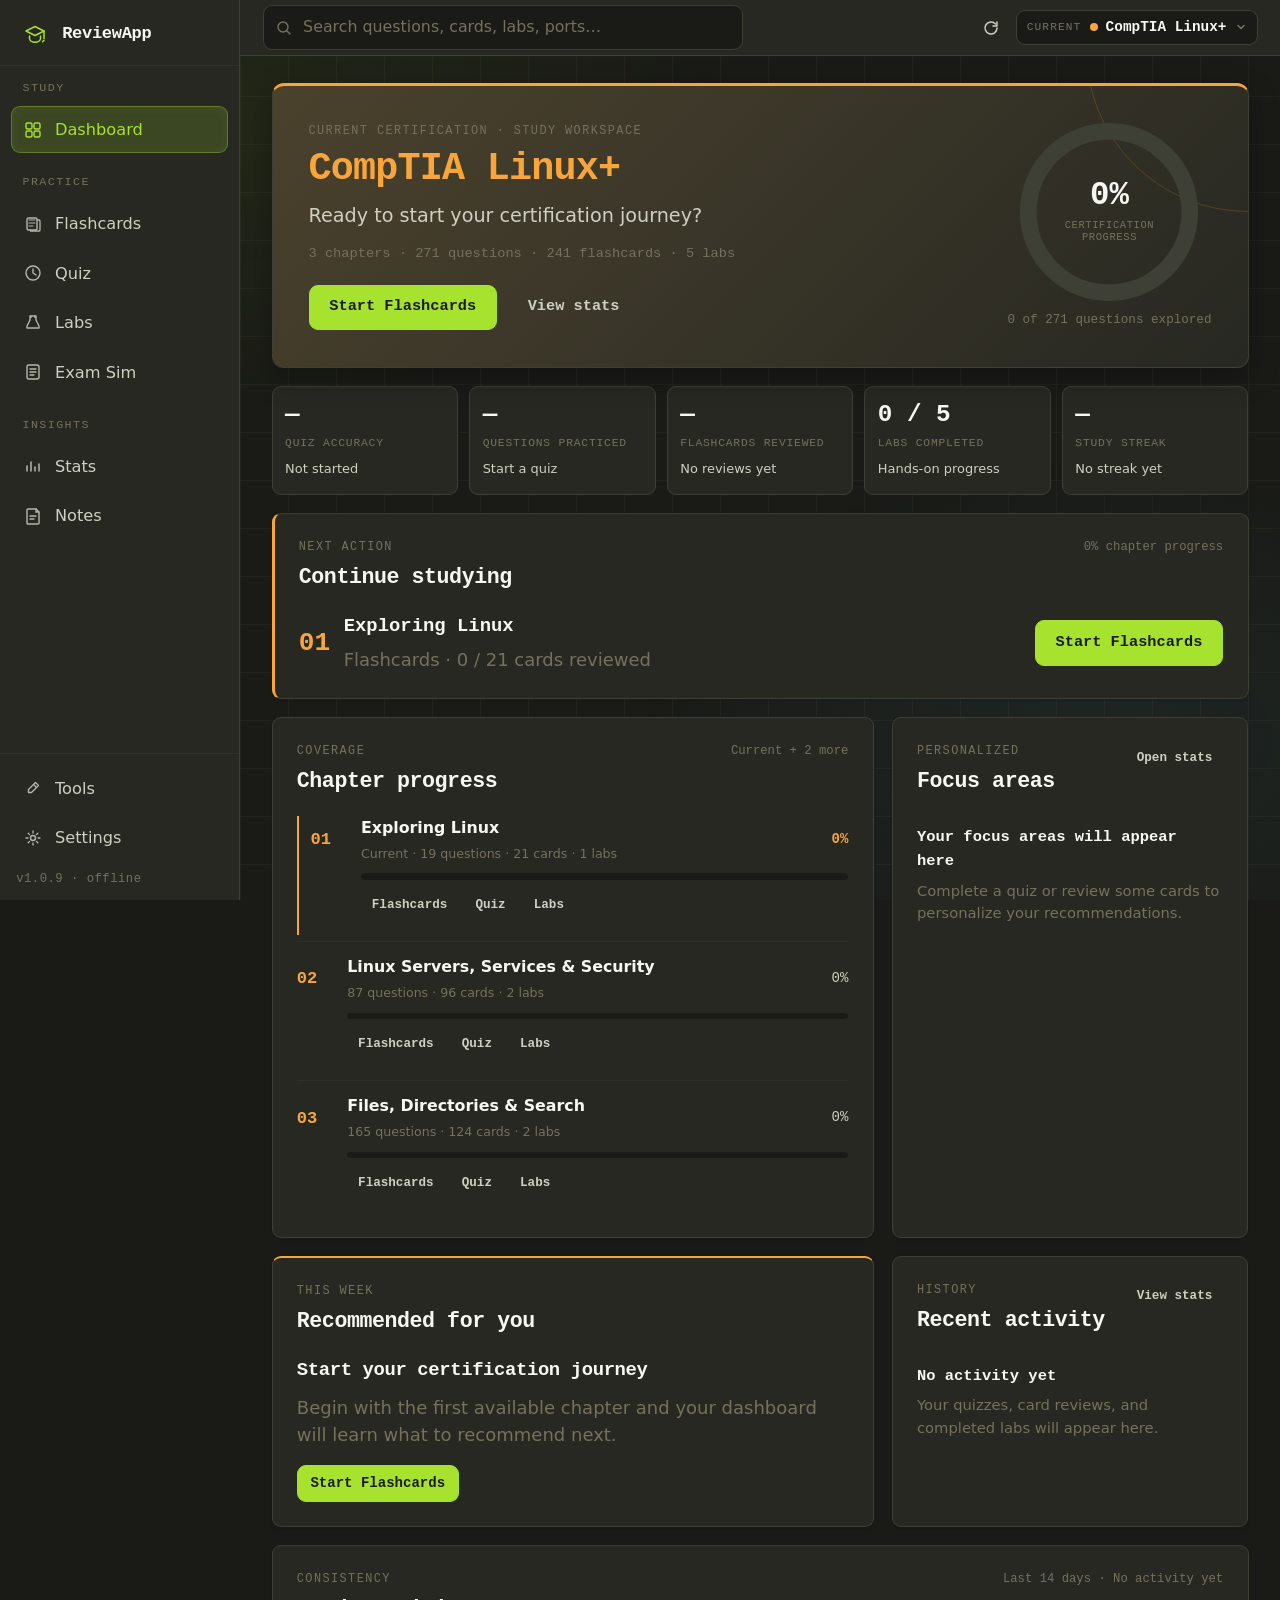
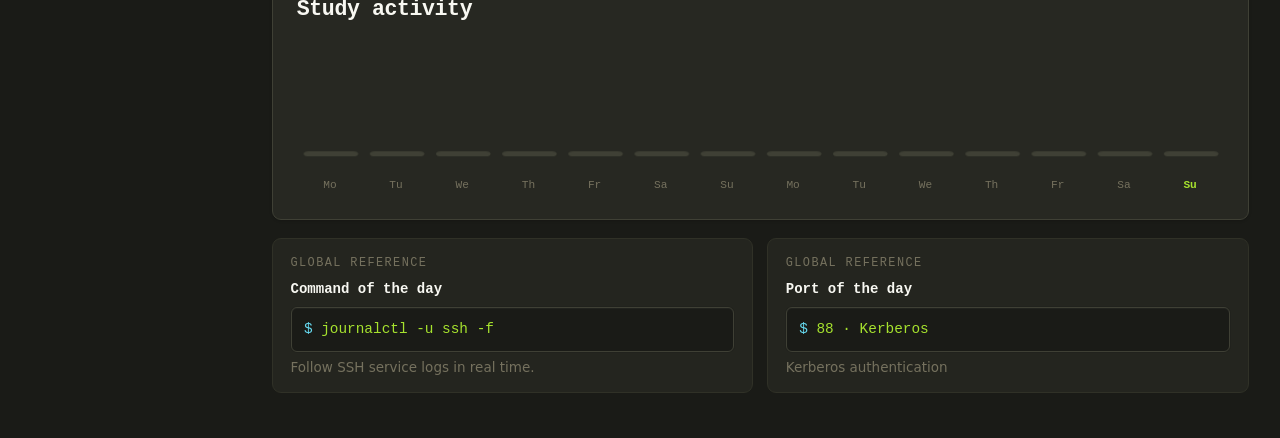
==== commit 043f2c66: "Audit quiz choices and preserve literal answer symbols" ====
--- a/ReviewApp.html
+++ b/ReviewApp.html
@@ -74,7 +74,7 @@
             <span>Settings</span>
           </a>
         </div>
-        <div class="version-badge">v1.0.7 · offline</div>
+        <div class="version-badge">v1.0.9 · offline</div>
       </div>
     </aside>
 
@@ -113,11 +113,11 @@
   <script src="app/js/store.js?v=10"></script>
   <script src="app/js/markdown.js?v=7"></script>
   <script src="app/js/content.js?v=7"></script>
-  <script src="app/js/quiz.js?v=15"></script>
+  <script src="app/js/quiz.js?v=17"></script>
   <script src="app/js/flashcards.js?v=10"></script>
   <script src="app/js/tools.js?v=6"></script>
   <script src="app/js/backup.js?v=5"></script>
-  <script src="app/js/views.js?v=47"></script>
+  <script src="app/js/views.js?v=49"></script>
   <script>
     // Boot
     (function () {
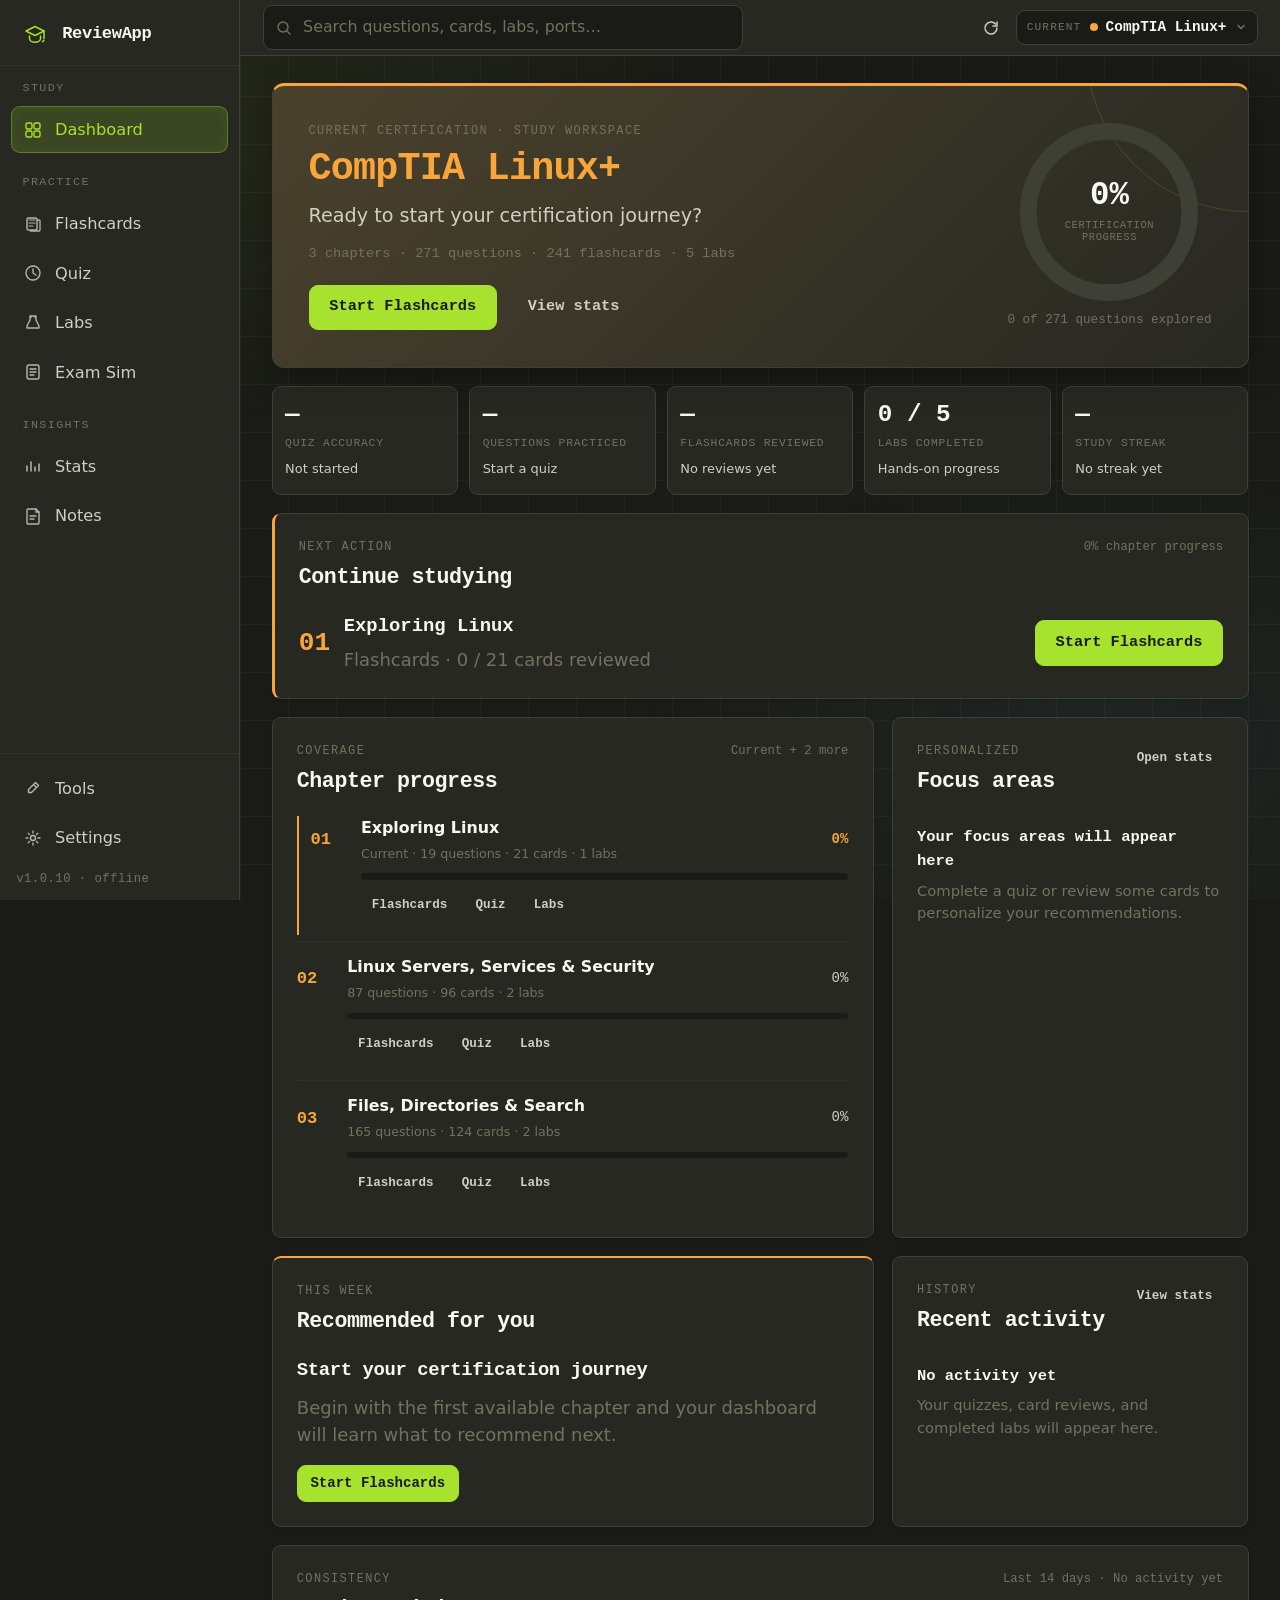
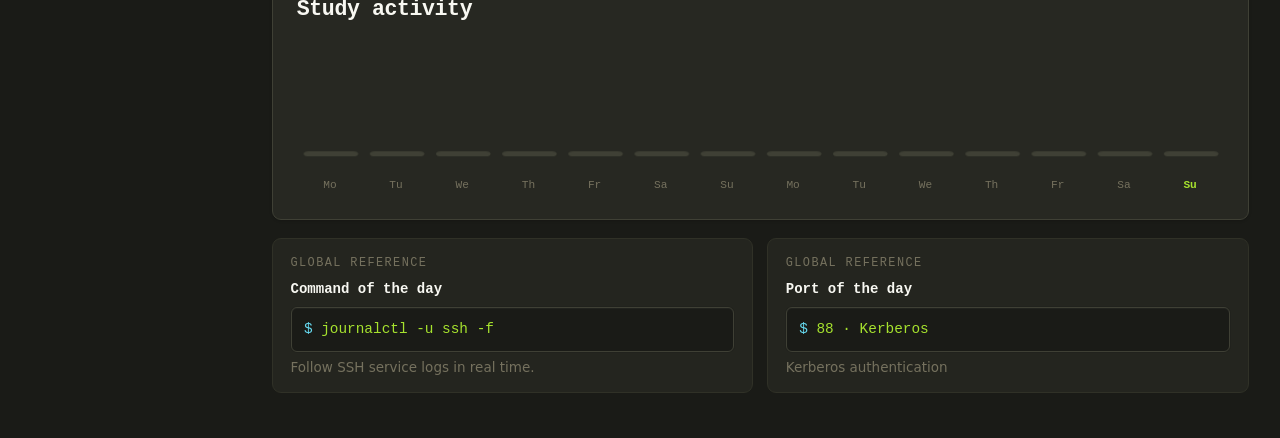
==== commit 276ed45e: "Invalidate stale quiz content sessions" ====
--- a/ReviewApp.html
+++ b/ReviewApp.html
@@ -74,7 +74,7 @@
             <span>Settings</span>
           </a>
         </div>
-        <div class="version-badge">v1.0.9 · offline</div>
+        <div class="version-badge">v1.0.10 · offline</div>
       </div>
     </aside>
 
@@ -112,8 +112,8 @@
   <script src="app/js/persistence.js?v=3"></script>
   <script src="app/js/store.js?v=10"></script>
   <script src="app/js/markdown.js?v=7"></script>
-  <script src="app/js/content.js?v=7"></script>
-  <script src="app/js/quiz.js?v=17"></script>
+  <script src="app/js/content.js?v=8"></script>
+  <script src="app/js/quiz.js?v=18"></script>
   <script src="app/js/flashcards.js?v=10"></script>
   <script src="app/js/tools.js?v=6"></script>
   <script src="app/js/backup.js?v=5"></script>
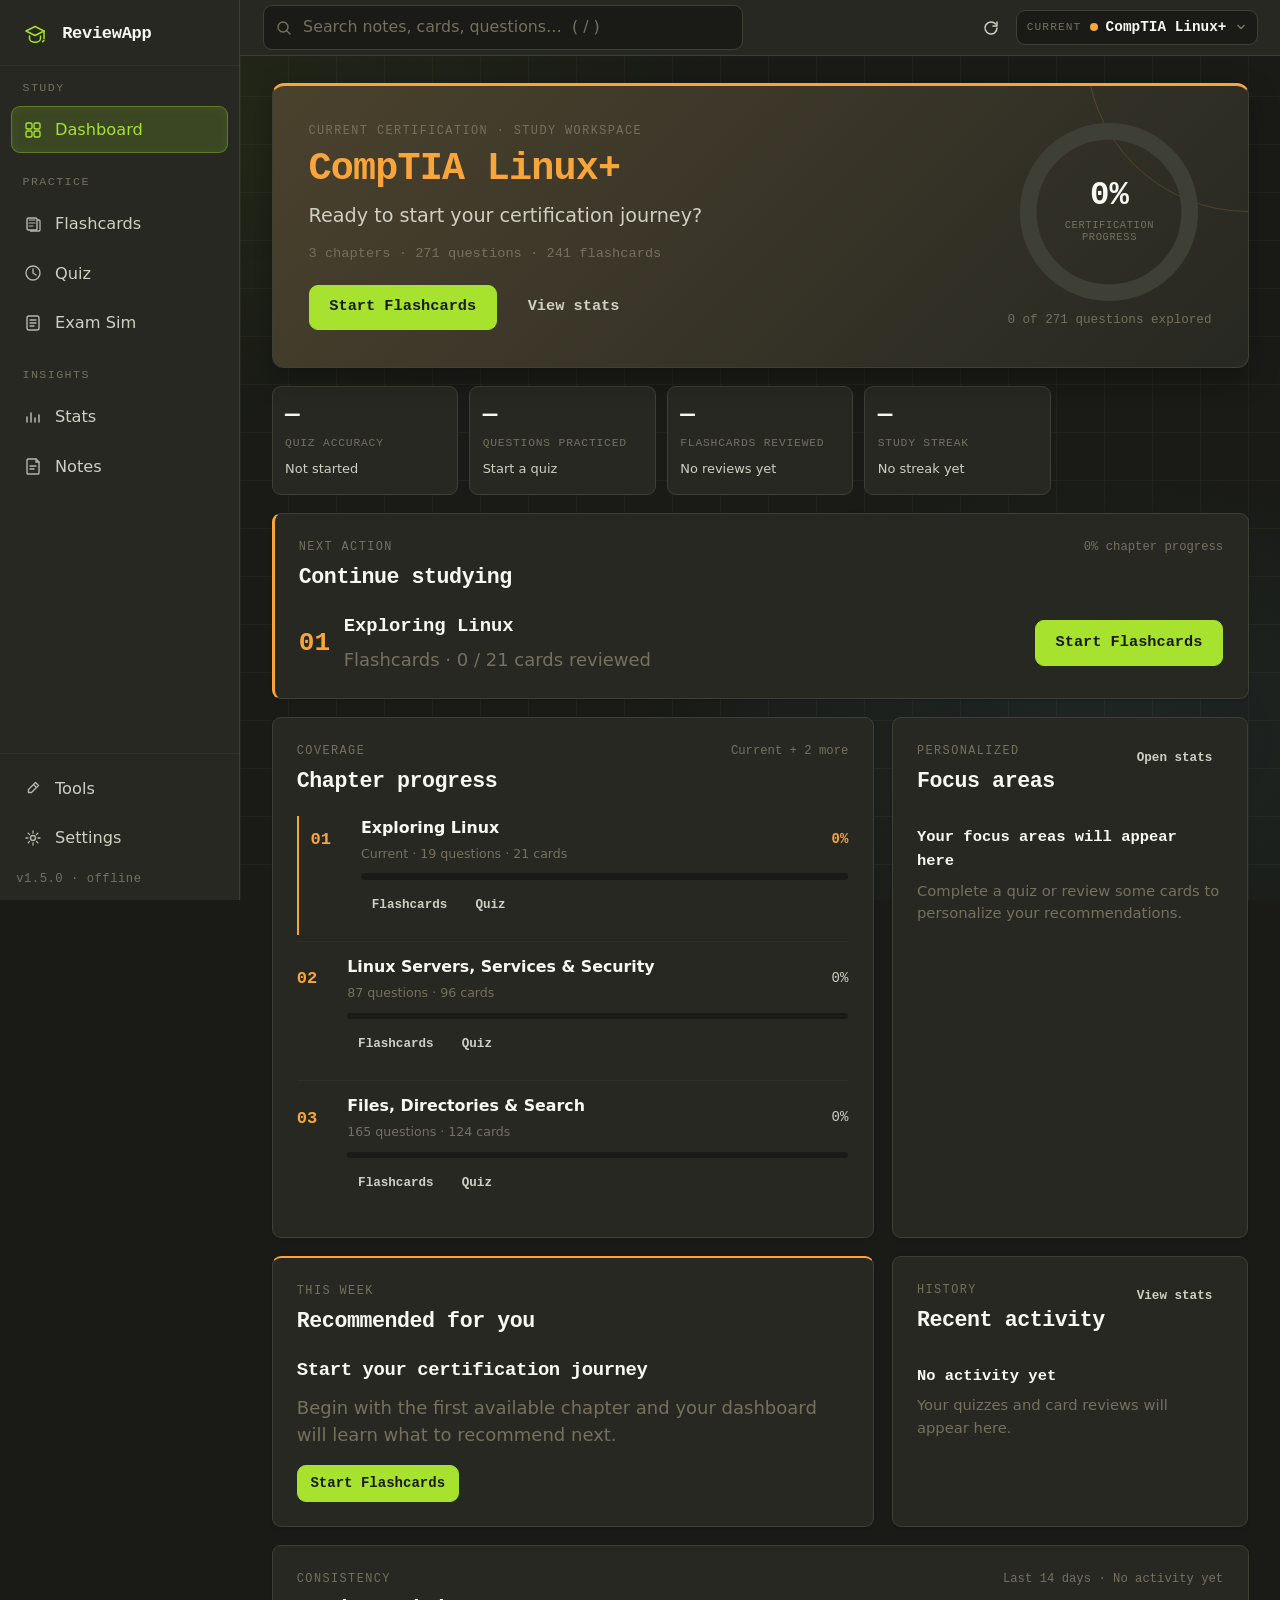
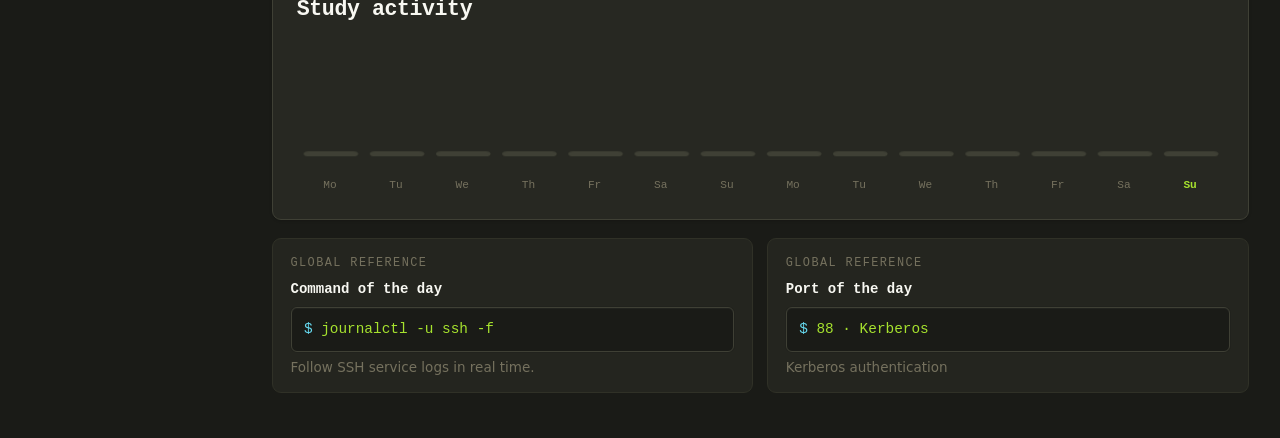
==== commit 07056295: "Remove the Labs feature from the entire application Removes Labs pages, navigation, routes, chapter " ====
--- a/ReviewApp.html
+++ b/ReviewApp.html
@@ -7,12 +7,13 @@
   <title>ReviewApp</title>
   <link rel="icon" type="image/svg+xml" href="app/favicon.svg" />
   <link rel="icon" type="image/x-icon" href="app/shortcut-icon.ico" />
-  <link rel="stylesheet" href="app/css/styles.css?v=29" />
+  <link rel="stylesheet" href="app/css/styles.css?v=39" />
 </head>
 <body>
-  <div id="app" class="app-shell" role="application" aria-label="ReviewApp study interface">
+  <a class="skip-link" href="#view-root">Skip to content</a>
+  <div id="app" class="app-shell">
     <!-- Sidebar -->
-    <aside id="sidebar" class="sidebar" aria-label="Main navigation">
+    <aside id="sidebar" class="sidebar">
       <div class="sidebar-header">
         <button id="sidebar-toggle" class="logo logo-btn" aria-label="Collapse sidebar" title="Toggle sidebar">
           <svg width="28" height="28" viewBox="0 0 28 28" fill="none" aria-hidden="true" focusable="false">
@@ -24,7 +25,7 @@
         </button>
         <span class="logo-text">ReviewApp</span>
       </div>
-      <nav class="sidebar-nav" role="navigation">
+      <nav class="sidebar-nav" aria-label="Primary">
         <div class="nav-group">
           <span class="nav-group-label" aria-hidden="true">STUDY</span>
           <a href="#/dashboard" class="nav-item" data-route="dashboard">
@@ -41,10 +42,6 @@
           <a href="#/quiz" class="nav-item" data-route="quiz">
             <svg width="18" height="18" viewBox="0 0 18 18" fill="none"><circle cx="9" cy="9" r="7" stroke="currentColor" stroke-width="1.4"/><path d="M9 5v4l3 2" stroke="currentColor" stroke-width="1.4" stroke-linecap="round"/></svg>
             <span>Quiz</span>
-          </a>
-          <a href="#/labs" class="nav-item" data-route="labs">
-            <svg width="18" height="18" viewBox="0 0 18 18" fill="none"><path d="M6 2h6v4l3 6v2H3v-2l3-6V2z" stroke="currentColor" stroke-width="1.4" stroke-linejoin="round"/><path d="M7 2v2M11 2v2" stroke="currentColor" stroke-width="1.3"/></svg>
-            <span>Labs</span>
           </a>
           <a href="#/exam" class="nav-item" data-route="exam">
             <svg width="18" height="18" viewBox="0 0 18 18" fill="none"><rect x="3" y="2" width="12" height="14" rx="2" stroke="currentColor" stroke-width="1.4"/><path d="M6 6h6M6 9h6M6 12h4" stroke="currentColor" stroke-width="1.3" stroke-linecap="round"/></svg>
@@ -74,7 +71,7 @@
             <span>Settings</span>
           </a>
         </div>
-        <div class="version-badge">v1.0.10 · offline</div>
+        <div class="version-badge">v1.5.0 · offline</div>
       </div>
     </aside>
 
@@ -86,7 +83,7 @@
         </button>
         <div class="search-wrap">
           <svg class="search-icon" width="16" height="16" viewBox="0 0 16 16" fill="none"><circle cx="7" cy="7" r="5" stroke="currentColor" stroke-width="1.4"/><path d="M11 11l3 3" stroke="currentColor" stroke-width="1.4" stroke-linecap="round"/></svg>
-          <input type="search" id="global-search" class="search-input" placeholder="Search questions, cards, labs, ports…" aria-label="Global search" autocomplete="off" />
+          <input type="search" id="global-search" class="search-input" placeholder="Search notes, cards, questions…  ( / ) " aria-label="Global search" autocomplete="off" />
           <div id="search-results" class="search-results" role="listbox" aria-label="Search results" hidden></div>
         </div>
         <div class="topbar-actions">
@@ -96,7 +93,7 @@
           <div class="cert-picker" id="cert-picker" title="Current certification"></div>
         </div>
       </header>
-      <main id="view-root" class="view-root" role="main" aria-live="polite"></main>
+      <main id="view-root" class="view-root" tabindex="-1"></main>
     </div>
   </div>
 
@@ -108,16 +105,17 @@
 
   <!-- Scripts: classic, ordered, no modules. ?v= busts the browser cache so
        updated app files are never served stale (content files already do this). -->
-  <script src="app/js/core.js?v=9"></script>
-  <script src="app/js/persistence.js?v=3"></script>
-  <script src="app/js/store.js?v=10"></script>
-  <script src="app/js/markdown.js?v=7"></script>
-  <script src="app/js/content.js?v=8"></script>
-  <script src="app/js/quiz.js?v=18"></script>
-  <script src="app/js/flashcards.js?v=10"></script>
-  <script src="app/js/tools.js?v=6"></script>
-  <script src="app/js/backup.js?v=5"></script>
-  <script src="app/js/views.js?v=49"></script>
+  <script src="app/js/core.js?v=11"></script>
+  <script src="app/js/persistence.js?v=4"></script>
+  <script src="app/js/store.js?v=11"></script>
+  <script src="app/js/markdown.js?v=8"></script>
+  <script src="app/js/content.js?v=9"></script>
+  <script src="app/js/quiz.js?v=21"></script>
+  <script src="app/js/flashcards.js?v=14"></script>
+  <script src="app/js/tools.js?v=7"></script>
+  <script src="app/js/perms-exercise.js?v=2"></script>
+  <script src="app/js/backup.js?v=6"></script>
+  <script src="app/js/views.js?v=63"></script>
   <script>
     // Boot
     (function () {
--- a/app/css/styles.css
+++ b/app/css/styles.css
@@ -451,10 +451,18 @@
 a { color: var(--accent-cyan); text-decoration: none; transition: color var(--motion-fast) var(--ease); }
 a:hover { text-decoration: underline; }
 img, svg { display: block; max-width: 100%; }
-:focus { outline: none; }
 :focus-visible {
   outline: 2px solid var(--accent-cyan);
   outline-offset: 2px;
+}
+/* Page-level containers are not interactive targets, but they can end up
+   holding keyboard focus (for example after a flashcard flip blurs the card).
+   The global :focus-visible outline would then paint a viewport-wide
+   rectangle whose only visible edge is a stray vertical cyan line near the
+   app's right edge. Real controls keep their focus rings. */
+body:focus-visible,
+#view-root:focus-visible {
+  outline: none;
 }
 
 /* Ambient background */
@@ -1016,6 +1024,65 @@
   border-color: transparent;
 }
 .btn-ghost:hover { background: var(--bg-hover); color: var(--text-primary); }
+.back-to-top {
+  position: fixed;
+  bottom: 1.5rem;
+  right: 1.5rem;
+  z-index: 100;
+  display: inline-flex;
+  align-items: center;
+  justify-content: center;
+  width: 2.5rem;
+  height: 2.5rem;
+  border-radius: var(--radius);
+  border: 1px solid var(--border);
+  background: var(--bg-raised);
+  color: var(--text-secondary);
+  cursor: pointer;
+  font-family: var(--font-mono);
+  box-shadow: var(--shadow-md);
+  opacity: 0;
+  transform: translateY(10px);
+  pointer-events: none;
+  transition: opacity var(--motion-normal) var(--ease),
+    transform var(--motion-normal) var(--ease),
+    background var(--motion-fast) var(--ease),
+    border-color var(--motion-fast) var(--ease),
+    color var(--motion-fast) var(--ease),
+    box-shadow var(--motion-fast) var(--ease);
+}
+.back-to-top.visible {
+  opacity: 1;
+  transform: translateY(0);
+  pointer-events: auto;
+}
+.back-to-top:hover {
+  background: var(--bg-hover);
+  color: var(--accent-cyan);
+  border-color: var(--border-glow);
+  box-shadow: var(--shadow-md), 0 0 0 1px color-mix(in srgb, var(--accent-cyan) 8%, transparent);
+  transform: translateY(-2px);
+}
+.back-to-top:active {
+  transform: translateY(0) scale(0.94);
+}
+.back-to-top svg {
+  width: 1.1rem;
+  height: 1.1rem;
+  pointer-events: none;
+}
+@media (max-width: 768px) {
+  .back-to-top {
+    bottom: 1rem;
+    right: 1rem;
+    width: 2.25rem;
+    height: 2.25rem;
+  }
+  .back-to-top svg {
+    width: 1rem;
+    height: 1rem;
+  }
+}
 .btn-danger {
   background: var(--accent-red-dim);
   color: var(--accent-red);
@@ -1179,7 +1246,11 @@
   transition: border-color var(--motion-fast) var(--ease), background var(--motion-fast) var(--ease);
 }
 .fc-chapter-option:hover { border-color: var(--border-glow); background: var(--bg-hover); }
-.fc-chapter-option:focus-visible { outline: 2px solid var(--accent-cyan); outline-offset: 2px; }
+.fc-chapter-option:focus,
+.fc-chapter-option:focus-visible {
+  outline: none;
+  box-shadow: none;
+}
 .fc-chapter-option.selected {
   border-color: var(--accent-cyan);
   background: var(--accent-cyan-dim);
@@ -1312,6 +1383,23 @@
   margin-bottom: 1rem;
   transition: border-color var(--motion-normal) var(--ease), background-color var(--motion-normal) var(--ease);
 }
+.question-title-row {
+  display: flex;
+  align-items: flex-start;
+  justify-content: space-between;
+  gap: 1rem;
+  margin-bottom: 1.25rem;
+}
+.question-title-row .question-text {
+  flex: 1;
+  min-width: 0;
+  margin-bottom: 0;
+}
+.question-type-chip {
+  flex-shrink: 0;
+  margin-top: 0.15rem;
+  white-space: nowrap;
+}
 .question-text {
   font-size: 1.1rem;
   font-weight: 600;
@@ -1325,10 +1413,6 @@
 .match-item code,
 .match-correct code,
 .flashcard-text code,
-.lab-row-title code,
-.lab-row-desc code,
-.lab-step-header code,
-.lab-step-body code,
 .note-section-title code {
   font-family: var(--font-mono);
   background: var(--bg-base);
@@ -1359,7 +1443,7 @@
   box-shadow: var(--shadow-sm);
 }
 .option-btn:disabled { cursor: default; opacity: 0.65; }
-.option-btn:disabled.correct, .option-btn:disabled.wrong { opacity: 1; }
+.option-btn:disabled.correct, .option-btn:disabled.wrong, .option-btn:disabled.missed { opacity: 1; }
 .option-btn.selected,
 .option-btn.selected:hover {
   border-color: var(--accent-cyan);
@@ -1377,6 +1461,12 @@
   background: var(--accent-red-dim);
   box-shadow: 0 0 14px color-mix(in srgb, var(--accent-red) 18%, transparent);
   animation: shake 0.4s var(--ease);
+}
+.option-btn.missed {
+  border-color: var(--accent-amber);
+  background: var(--accent-amber-dim);
+  box-shadow: 0 0 14px color-mix(in srgb, var(--accent-amber) 18%, transparent);
+  animation: pulse-amber 0.45s var(--ease);
 }
 .option-key {
   font-family: var(--font-mono);
@@ -1403,6 +1493,34 @@
   color: var(--text-secondary);
   animation: rise-in var(--motion-normal) var(--ease);
 }
+.feedback-status {
+  display: inline-flex;
+  align-items: center;
+  gap: 0.45rem;
+  font-weight: 700;
+  margin-right: 0.6rem;
+}
+.feedback-icon {
+  display: inline-flex;
+  align-items: center;
+  justify-content: center;
+  width: 1.5rem;
+  height: 1.5rem;
+  border-radius: 999px;
+  font-size: 0.85rem;
+  line-height: 1;
+  flex-shrink: 0;
+}
+.feedback-correct { color: var(--accent-green); }
+.feedback-correct .feedback-icon {
+  background: var(--accent-green-dim);
+  color: var(--accent-green);
+}
+.feedback-incorrect { color: var(--accent-red); }
+.feedback-incorrect .feedback-icon {
+  background: var(--accent-red-dim);
+  color: var(--accent-red);
+}
 
 /* ── Matching questions ──────────────────────────────────── */
 .match-context {
@@ -1444,13 +1562,20 @@
   padding: 0.5rem 0.75rem;
   transition: border-color var(--dur), background var(--dur);
 }
+/* The row being answered: its popover is open. */
+.match-row.active {
+  border-color: var(--accent-cyan);
+  background: color-mix(in srgb, var(--accent-cyan-dim) 55%, var(--bg-raised));
+}
 .match-row.correct {
   border-color: var(--accent-green);
   background: var(--accent-green-dim);
+  animation: pulse-green 0.45s var(--ease);
 }
 .match-row.wrong {
   border-color: var(--accent-red);
   background: var(--accent-red-dim);
+  animation: shake 0.4s var(--ease);
 }
 .match-item {
   font-family: var(--font-mono);
@@ -1466,15 +1591,169 @@
   min-width: 3.2rem;
   text-align: center;
 }
-.match-select {
+/* Custom select-only combobox: trigger button + listbox popover. */
+.match-control {
+  position: relative;
   flex: 1;
   min-width: 0;
 }
+.match-trigger {
+  display: flex;
+  align-items: center;
+  gap: 0.5rem;
+  width: 100%;
+  min-height: 2.25rem;
+  padding: 0.4rem 0.65rem;
+  background: var(--bg-base);
+  border: 1px solid var(--border);
+  border-radius: var(--radius-sm);
+  color: var(--text-primary);
+  font-family: var(--font-mono);
+  font-size: 0.85rem;
+  text-align: left;
+  cursor: pointer;
+  transition: border-color var(--motion-fast) var(--ease), background var(--motion-fast) var(--ease),
+    box-shadow var(--motion-fast) var(--ease), color var(--motion-fast) var(--ease);
+}
+.match-trigger:hover:not(:disabled):not([aria-expanded="true"]) {
+  border-color: var(--border-glow);
+  background: var(--bg-hover);
+}
+.match-trigger:focus-visible {
+  outline: 2px solid var(--accent-cyan);
+  outline-offset: 2px;
+}
+/* Open: form-control style focus ring so the active row reads as "in use". */
+.match-trigger[aria-expanded="true"] {
+  border-color: var(--accent-cyan);
+  background: var(--bg-base);
+  box-shadow: 0 0 0 3px var(--accent-cyan-dim);
+}
+.match-trigger:disabled { cursor: default; opacity: 0.7; }
+.match-row.correct .match-trigger:disabled,
+.match-row.wrong .match-trigger:disabled { opacity: 1; }
+.match-trigger-value {
+  flex: 1;
+  min-width: 0;
+  overflow: hidden;
+  text-overflow: ellipsis;
+  white-space: nowrap;
+}
+.match-trigger.is-empty .match-trigger-value {
+  color: var(--text-muted);
+  font-style: italic;
+}
+/* A made match: cyan text + check that pops in. */
+.match-trigger.has-value { color: var(--accent-cyan); }
+.match-trigger-check {
+  display: none;
+  flex-shrink: 0;
+  color: var(--accent-green);
+  font-weight: 700;
+  font-size: 0.9rem;
+  line-height: 1;
+}
+.match-trigger.has-value .match-trigger-check {
+  display: inline-flex;
+  animation: pop-in var(--motion-fast) var(--ease);
+}
+.match-trigger-chevron {
+  display: inline-flex;
+  flex-shrink: 0;
+  color: var(--text-muted);
+  transition: transform var(--motion-fast) var(--ease-smooth);
+}
+.match-trigger[aria-expanded="true"] .match-trigger-chevron { transform: rotate(180deg); }
+.match-menu {
+  position: absolute;
+  top: calc(100% + 6px);
+  left: 0;
+  z-index: 30;
+  min-width: 100%;
+  max-width: min(340px, calc(100vw - 2rem));
+  max-height: min(260px, 50vh);
+  overflow-y: auto;
+  background: var(--bg-raised);
+  border: 1px solid var(--border);
+  border-radius: var(--radius);
+  box-shadow: var(--shadow-lg);
+  padding: 0.35rem;
+  transform-origin: top left;
+  animation: pop-in var(--motion-fast) var(--ease);
+  transition: background-color var(--motion-normal) var(--ease), border-color var(--motion-normal) var(--ease);
+}
+.match-menu.up {
+  top: auto;
+  bottom: calc(100% + 6px);
+  transform-origin: bottom left;
+}
+.match-option {
+  display: flex;
+  align-items: center;
+  gap: 0.5rem;
+  padding: 0.5rem 0.6rem;
+  border-radius: var(--radius-sm);
+  cursor: pointer;
+  font-family: var(--font-mono);
+  font-size: 0.85rem;
+  color: var(--text-primary);
+  transition: background var(--motion-fast) var(--ease), color var(--motion-fast) var(--ease);
+}
+.match-option-text {
+  flex: 1;
+  min-width: 0;
+  overflow-wrap: anywhere;
+}
+.match-option:hover, .match-option.active { background: var(--bg-hover); }
+/* This row's current pick. */
+.match-option.selected { color: var(--accent-cyan); }
+.match-option.selected .match-option-text { color: var(--accent-cyan); }
+.match-option-check {
+  flex-shrink: 0;
+  color: var(--accent-green);
+  font-weight: 700;
+  opacity: 0;
+  transition: opacity var(--motion-fast) var(--ease);
+}
+.match-option.selected .match-option-check { opacity: 1; }
+/* Taken by another row: dimmed with a pill, still pickable (it moves here). */
+.match-option.used { color: var(--text-muted); }
+.match-option.used .match-option-text { opacity: 0.65; }
+.match-option.used.selected { color: var(--accent-cyan); }
+.match-option.used.selected .match-option-text { opacity: 1; }
+.match-option-used {
+  display: none;
+  flex-shrink: 0;
+  font-family: var(--font-mono);
+  font-size: 0.62rem;
+  letter-spacing: 0.08em;
+  text-transform: uppercase;
+  color: var(--text-muted);
+  background: var(--bg-base);
+  border: 1px solid var(--border);
+  border-radius: 999px;
+  padding: 0.1rem 0.45rem;
+}
+.match-option.used .match-option-used { display: inline-flex; }
 .match-correct {
   font-family: var(--font-mono);
   font-size: 0.82rem;
   color: var(--accent-green);
   white-space: nowrap;
+}
+@media (max-width: 640px) {
+  /* Narrow screens: stack each item above its picker so long text never
+     clips, and let feedback wrap. */
+  .match-row { flex-wrap: wrap; }
+  .match-item {
+    flex: 1 1 100%;
+    min-width: 0;
+    white-space: normal;
+    overflow-wrap: anywhere;
+    text-align: left;
+  }
+  .match-control { flex: 1 1 100%; }
+  .match-correct { white-space: normal; }
 }
 .match-answer {
   display: flex;
@@ -1494,6 +1773,10 @@
 @keyframes pulse-green {
   0%, 100% { box-shadow: 0 0 0 0 transparent; }
   50% { box-shadow: 0 0 0 6px color-mix(in srgb, var(--accent-green) 28%, transparent); }
+}
+@keyframes pulse-amber {
+  0%, 100% { box-shadow: 0 0 0 0 transparent; }
+  50% { box-shadow: 0 0 0 6px color-mix(in srgb, var(--accent-amber) 28%, transparent); }
 }
 @keyframes shake {
   0%, 100% { transform: translateX(0); }
@@ -1603,12 +1886,33 @@
   margin-bottom: 1rem;
 }
 .flash-toolbar .quiz-progress { flex: 1 1 14rem; min-width: min(100%, 14rem); margin-bottom: 0; }
-.flash-shuffle { flex: 0 0 auto; }
+.flash-shuffle,
+.flash-previous,
+.flash-face-toggle {
+  flex: 0 0 auto;
+  min-width: 5.5rem;
+  border-color: var(--border);
+  background: var(--bg-raised);
+  color: var(--text-primary);
+}
+.flash-shuffle:hover,
+.flash-previous:hover:not(:disabled),
+.flash-face-toggle:hover {
+  background: var(--bg-hover);
+  border-color: var(--border-glow);
+  box-shadow: var(--shadow-sm);
+}
+.peek-actions {
+  display: flex;
+  justify-content: center;
+  margin-top: 0.5rem;
+}
 .flashcard-stage {
   perspective: 1200px;
   max-width: 560px;
   margin: 0 auto 1.5rem;
   min-height: 18.7rem;
+  isolation: isolate;
 }
 .flashcard {
   width: 100%;
@@ -1617,6 +1921,15 @@
   transform-style: preserve-3d;
   transition: transform 0.55s var(--ease);
   cursor: pointer;
+  -webkit-tap-highlight-color: transparent;
+}
+/* The card is a click target, not a form control: never draw a focus ring
+   during keyboard flipping. */
+.flashcard:focus,
+.flashcard:focus-visible,
+.flashcard:active {
+  outline: none !important;
+  box-shadow: none !important;
 }
 .flashcard.flipped { transform: rotateY(180deg); }
 .flashcard-face {
@@ -1633,6 +1946,8 @@
   padding: 1.75rem;
   text-align: center;
   box-shadow: var(--shadow-md);
+  overflow: auto;
+  overflow-wrap: anywhere;
   transition: border-color var(--motion-normal) var(--ease), background-color var(--motion-normal) var(--ease),
     box-shadow var(--motion-normal) var(--ease);
 }
@@ -1649,7 +1964,13 @@
   color: var(--text-muted);
   margin-bottom: 0.75rem;
 }
-.flashcard-text { font-size: 1.15rem; line-height: 1.5; white-space: pre-line; }
+.flashcard-text {
+  max-width: 100%;
+  font-size: 1.15rem;
+  line-height: 1.5;
+  white-space: pre-line;
+  overflow-wrap: anywhere;
+}
 .grade-btns {
   display: flex;
   justify-content: center;
@@ -1663,209 +1984,6 @@
   animation: rise-in var(--motion-normal) var(--ease);
 }
 
-/* ── Labs ─────────────────────────────────────────────────── */
-.lab-step {
-  border: 1px solid var(--border);
-  border-radius: var(--radius);
-  margin-bottom: 0.65rem;
-  overflow: hidden;
-}
-.lab-step-header {
-  display: flex;
-  align-items: center;
-  gap: 0.6rem;
-  padding: 0.75rem 1rem;
-  background: var(--bg-raised);
-  cursor: pointer;
-  user-select: none;
-  font-weight: 600;
-  transition: background var(--motion-fast) var(--ease);
-}
-.lab-step-header:hover { background: var(--bg-hover); }
-.lab-step-body {
-  padding: 0.9rem 1rem;
-  border-top: 1px solid var(--border-subtle);
-  display: none;
-}
-.lab-step.open .lab-step-body {
-  display: block;
-  animation: rise-in var(--motion-normal) var(--ease);
-}
-/* Step action row: [Show hint] [Reveal solution] ... [Done]. The left group
-   stays together and Done is pushed to the far right; wrapping on narrow
-   screens is intentional (Done drops to its own line, right-aligned). */
-.lab-step-actions {
-  display: flex;
-  align-items: center;
-  flex-wrap: wrap;
-  gap: 0.5rem;
-  margin-top: 0.7rem;
-}
-.lab-step-action-group {
-  display: flex;
-  align-items: center;
-  flex-wrap: wrap;
-  gap: 0.55rem;
-}
-.lab-step-done-btn {
-  margin-left: auto;
-  flex-shrink: 0;
-}
-.lab-step.is-complete {
-  border-color: color-mix(in srgb, var(--accent-green) 32%, var(--border));
-}
-.lab-step.is-complete .lab-step-header {
-  color: var(--text-muted);
-}
-.lab-step-verify {
-  margin-top: 0.8rem;
-  padding-top: 0.75rem;
-  border-top: 1px solid var(--border-subtle);
-}
-.lab-step-verify-row {
-  display: flex;
-  align-items: flex-start;
-  flex-wrap: nowrap;
-  gap: 0.75rem;
-  min-width: 0;
-}
-.lab-step-check {
-  flex: 1 1 auto;
-  min-width: 0;
-  font-size: 0.88rem;
-  line-height: 1.45;
-}
-.lab-output-view-btn {
-  flex: 0 0 auto;
-  margin-left: auto;
-}
-.lab-expected-output-modal {
-  max-height: 60vh;
-  overflow: auto;
-  margin: 0;
-}
-/* ── Labs: chapter accordion ─────────────────────────────── */
-.lab-chapter {
-  border: 1px solid var(--border);
-  border-radius: var(--radius);
-  margin-bottom: 0.75rem;
-  background: var(--bg-panel);
-  overflow: hidden;
-  transition: border-color var(--motion-normal) var(--ease), background-color var(--motion-normal) var(--ease);
-}
-.lab-chapter-header {
-  display: flex;
-  align-items: center;
-  gap: 0.7rem;
-  width: 100%;
-  background: none;
-  border: none;
-  padding: 0.9rem 1rem;
-  cursor: pointer;
-  text-align: left;
-  transition: background var(--motion-fast) var(--ease);
-}
-.lab-chapter-header:hover { background: var(--bg-hover); }
-.lab-chapter-chevron {
-  flex-shrink: 0;
-  display: flex;
-  color: var(--text-muted);
-  transition: transform var(--motion-normal) var(--ease-spring);
-}
-.lab-chapter.open .lab-chapter-chevron { transform: rotate(90deg); }
-.lab-chapter-title-wrap { flex: 1; min-width: 0; }
-.lab-chapter-title {
-  font-family: var(--font-mono);
-  font-weight: 700;
-  font-size: 0.98rem;
-  color: var(--text-primary);
-  overflow-wrap: anywhere;
-}
-.lab-chapter-meta { font-size: 0.78rem; color: var(--text-muted); margin-top: 0.15rem; }
-.lab-chapter-count { flex-shrink: 0; }
-.lab-chapter-body {
-  display: grid;
-  grid-template-rows: 0fr;
-  transition: grid-template-rows var(--motion-accordion) var(--ease-smooth);
-}
-.lab-chapter.open .lab-chapter-body { grid-template-rows: 1fr; }
-.lab-chapter-body-inner {
-  overflow: hidden;
-  min-height: 0;
-  opacity: 0;
-  transform: translateY(-4px);
-  transition: opacity 0.24s var(--ease-smooth), transform 0.24s var(--ease-smooth);
-}
-.lab-chapter.open .lab-chapter-body-inner {
-  opacity: 1;
-  transform: translateY(0);
-}
-.lab-rows {
-  padding: 0.3rem 0.9rem 0.9rem;
-  display: flex;
-  flex-direction: column;
-  gap: 0.5rem;
-  border-top: 1px solid var(--border-subtle);
-}
-.lab-row {
-  display: flex;
-  align-items: center;
-  gap: 0.75rem;
-  padding: 0.7rem 0.8rem;
-  background: var(--bg-raised);
-  border: 1px solid var(--border-subtle);
-  border-radius: var(--radius-sm);
-  cursor: pointer;
-  transition: background var(--motion-fast) var(--ease), border-color var(--motion-fast) var(--ease),
-    transform var(--motion-fast) var(--ease);
-}
-.lab-row:hover { background: var(--bg-hover); border-color: var(--border-glow); transform: translateX(2px); }
-.lab-row-index {
-  flex-shrink: 0;
-  width: 1.8rem;
-  height: 1.8rem;
-  display: flex;
-  align-items: center;
-  justify-content: center;
-  font-family: var(--font-mono);
-  font-size: 0.78rem;
-  font-weight: 700;
-  color: var(--accent-cyan);
-  background: var(--accent-cyan-dim);
-  border-radius: var(--radius-sm);
-}
-.lab-row-body { flex: 1; min-width: 0; }
-.lab-row-title { font-weight: 600; font-size: 0.92rem; color: var(--text-primary); overflow-wrap: anywhere; }
-.lab-row-meta { display: flex; gap: 0.4rem; flex-wrap: wrap; align-items: center; margin-top: 0.25rem; }
-.lab-row-desc {
-  font-size: 0.8rem;
-  color: var(--text-muted);
-  margin-top: 0.3rem;
-  line-height: 1.45;
-  overflow-wrap: anywhere;
-}
-
-/* ── Labs: empty state ───────────────────────────────────── */
-.labs-empty {
-  display: flex;
-  flex-direction: column;
-  align-items: center;
-  text-align: center;
-  gap: 0.5rem;
-  padding: 2.5rem 1.25rem;
-}
-.labs-empty-illustration {
-  color: var(--text-muted);
-  margin-bottom: 0.5rem;
-  animation: rise-in var(--motion-slow) var(--ease);
-}
-.labs-empty-title {
-  font-family: var(--font-mono);
-  font-weight: 700;
-  font-size: 1.1rem;
-  color: var(--text-primary);
-}
-.labs-empty-text { color: var(--text-muted); max-width: 420px; font-size: 0.9rem; line-height: 1.5; }
 .code-block {
   font-family: var(--font-mono);
   font-size: 0.85rem;
@@ -1904,7 +2022,8 @@
   font-size: 0.92rem;
   transition: border-color var(--motion-normal) var(--ease), background-color var(--motion-normal) var(--ease);
 }
-.notes-preview h1, .notes-preview h2, .notes-preview h3 { margin: 0.8em 0 0.35em; }
+.notes-preview h1, .notes-preview h2, .notes-preview h3,
+.notes-preview h4, .notes-preview h5, .notes-preview h6 { margin: 0.8em 0 0.35em; }
 .note-section-title {
   margin-top: 1rem;
   padding-bottom: 0.3rem;
@@ -2067,6 +2186,224 @@
   font-family: var(--font-mono);
   font-size: 0.85rem;
   color: var(--accent-cyan);
+}
+
+/* ── Permissions exercise ────────────────────────────────── */
+.perm-exercise { position: relative; }
+.perm-exercise::before {
+  content: "";
+  display: block;
+  height: 1px;
+  background: linear-gradient(90deg, var(--border-glow), transparent);
+  margin: 0 0 1rem;
+}
+.perm-ex-stage > * { animation: rise-in var(--motion-slow) var(--ease); }
+.perm-ex-leaving {
+  opacity: 0;
+  transform: translateY(-6px);
+  transition: opacity var(--motion-fast) var(--ease), transform var(--motion-fast) var(--ease);
+}
+.perm-ex-minibar { width: 5.5rem; align-self: center; }
+.perm-ex-card { margin-bottom: 0; }
+.perm-ex-reqs {
+  margin: 0.1rem 0 0.2rem 0;
+  padding: 0;
+  font-size: 0.9rem;
+  color: var(--text-secondary);
+  display: grid;
+  grid-template-columns: repeat(auto-fit, minmax(12rem, 1fr));
+  gap: 0.15rem 1.25rem;
+}
+.perm-ex-reqs li { list-style: none; position: relative; padding-left: 1.1rem; }
+.perm-ex-reqs li::before { content: "›"; position: absolute; left: 0; color: var(--accent-cyan); font-weight: 700; }
+.perm-ex-answer { position: relative; }
+.perm-ex-answer.shake { animation: shake 0.4s var(--ease); }
+.perm-ex-readout {
+  display: flex;
+  align-items: center;
+  gap: 0.6rem;
+  flex-wrap: wrap;
+  margin-top: 0.75rem;
+  padding: 0.55rem 0.85rem;
+  background: var(--bg-base);
+  border: 1px solid var(--border-subtle);
+  border-radius: var(--radius-sm);
+  min-height: 2.4rem;
+}
+.perm-ex-readout-sym { letter-spacing: 0.14em; color: var(--text-primary); font-size: 1.05rem; }
+.perm-ex-readout-oct { font-size: 1.05rem; color: var(--accent-green); font-weight: 700; }
+.perm-ex-readout-sep { color: var(--text-muted); }
+.perm-ex-readout-cmd { font-size: 0.78rem; color: var(--accent-cyan); margin-left: auto; }
+.perm-ex-readout.flash { animation: perm-flash 420ms var(--ease); }
+@keyframes perm-flash {
+  0% { box-shadow: inset 0 0 0 1px color-mix(in srgb, var(--accent-cyan) 45%, transparent); background: var(--accent-cyan-dim); }
+  100% { box-shadow: inset 0 0 0 1px transparent; background: var(--bg-base); }
+}
+.perm-ex-actions { display: flex; flex-wrap: wrap; gap: 0.5rem; }
+.perm-ex-actions .btn-primary { min-width: 9.5rem; }
+.perm-ex-grid .perm-bit span.ex-extra {
+  border-color: var(--accent-red);
+  background: var(--accent-red-dim);
+  color: var(--accent-red);
+}
+.perm-ex-grid .perm-bit span.ex-miss {
+  border-color: var(--accent-amber);
+  background: var(--accent-amber-dim);
+  color: var(--accent-amber);
+}
+.perm-ex-feedback {
+  margin-top: 1rem;
+  padding: 1rem 1.15rem;
+  border: 1px solid var(--border);
+  border-radius: var(--radius);
+  background: var(--bg-panel);
+  animation: rise-in var(--motion-normal) var(--ease) 70ms backwards;
+}
+.perm-ex-feedback.ok {
+  border-color: color-mix(in srgb, var(--accent-green) 45%, var(--border));
+  box-shadow: 0 0 0 1px color-mix(in srgb, var(--accent-green) 12%, transparent);
+}
+.perm-ex-feedback.bad {
+  border-color: color-mix(in srgb, var(--accent-red) 45%, var(--border));
+}
+.perm-ex-compare {
+  display: flex;
+  flex-wrap: wrap;
+  gap: 0.5rem 1.5rem;
+  margin: 0.75rem 0 0.15rem;
+  padding: 0.6rem 0.85rem;
+  background: var(--bg-raised);
+  border-radius: var(--radius-sm);
+}
+.perm-ex-compare-item { display: flex; align-items: center; gap: 0.55rem; }
+.perm-ex-compare-label {
+  font-family: var(--font-mono);
+  font-size: 0.68rem;
+  text-transform: uppercase;
+  letter-spacing: 0.06em;
+  color: var(--text-muted);
+}
+.perm-ex-compare-good { color: var(--accent-green); font-weight: 600; }
+.perm-ex-compare-bad { color: var(--accent-red); font-weight: 600; }
+.perm-ex-classes { display: grid; gap: 0.35rem; margin: 0.75rem 0 0.15rem; }
+.perm-ex-class {
+  display: grid;
+  grid-template-columns: 5.5rem 1fr auto 1fr 1.6rem;
+  align-items: center;
+  gap: 0.7rem;
+  padding: 0.4rem 0.75rem;
+  border: 1px solid var(--border-subtle);
+  border-radius: var(--radius-sm);
+  background: var(--bg-raised);
+}
+.perm-ex-class.ok { border-color: color-mix(in srgb, var(--accent-green) 30%, var(--border-subtle)); }
+.perm-ex-class.bad { border-color: color-mix(in srgb, var(--accent-red) 35%, var(--border-subtle)); }
+.perm-ex-class-label {
+  font-family: var(--font-mono);
+  font-size: 0.72rem;
+  text-transform: uppercase;
+  letter-spacing: 0.06em;
+  color: var(--text-muted);
+}
+.perm-ex-class-sym { font-size: 0.95rem; letter-spacing: 0.1em; text-align: center; }
+.perm-ex-class.ok .perm-ex-class-sym { color: var(--text-secondary); }
+.perm-ex-class.bad .perm-ex-class-sym { color: var(--text-primary); }
+.perm-ex-class-arrow { color: var(--text-muted); text-align: center; }
+.perm-ex-class-status { text-align: center; font-weight: 700; }
+.perm-ex-class.ok .perm-ex-class-status { color: var(--accent-green); }
+.perm-ex-class.bad .perm-ex-class-status { color: var(--accent-red); }
+.perm-ex-points {
+  list-style: none;
+  margin: 0.7rem 0 0.2rem;
+  padding: 0;
+  display: flex;
+  flex-direction: column;
+  gap: 0.4rem;
+}
+.perm-ex-point { display: flex; gap: 0.55rem; align-items: flex-start; font-size: 0.9rem; color: var(--text-secondary); }
+.perm-ex-point-icon { flex-shrink: 0; width: 1.15rem; text-align: center; font-weight: 700; }
+.perm-ex-point.warn .perm-ex-point-icon { color: var(--accent-red); }
+.perm-ex-point.ok .perm-ex-point-icon { color: var(--accent-green); }
+.perm-ex-point.info .perm-ex-point-icon { color: var(--accent-cyan); }
+.perm-ex-remember {
+  display: flex;
+  gap: 0.6rem;
+  align-items: baseline;
+  margin-top: 0.7rem;
+  padding: 0.6rem 0.85rem;
+  background: var(--accent-amber-dim);
+  border-left: 3px solid var(--accent-amber);
+  border-radius: 0 var(--radius-sm) var(--radius-sm) 0;
+  font-size: 0.85rem;
+  color: var(--text-secondary);
+}
+.perm-ex-remember-label {
+  font-family: var(--font-mono);
+  font-size: 0.66rem;
+  font-weight: 700;
+  text-transform: uppercase;
+  letter-spacing: 0.08em;
+  color: var(--accent-amber);
+  flex-shrink: 0;
+}
+.perm-ex-summary { animation: rise-in var(--motion-normal) var(--ease); }
+.perm-ex-summary-grid {
+  display: grid;
+  grid-template-columns: repeat(auto-fit, minmax(7rem, 1fr));
+  gap: 0.6rem;
+  margin: 1rem 0;
+}
+.perm-ex-summary-cell {
+  background: var(--bg-raised);
+  border: 1px solid var(--border);
+  border-radius: var(--radius);
+  padding: 0.85rem 0.6rem;
+  text-align: center;
+}
+.perm-ex-summary-num { font-family: var(--font-mono); font-size: 1.7rem; font-weight: 700; line-height: 1; }
+.perm-ex-summary-label {
+  font-family: var(--font-mono);
+  font-size: 0.66rem;
+  text-transform: uppercase;
+  letter-spacing: 0.08em;
+  color: var(--text-muted);
+  margin-top: 0.35rem;
+}
+
+/* Config toggles */
+.chip-toggle {
+  cursor: pointer;
+  border: 1px solid var(--border);
+  background: var(--bg-raised);
+  color: var(--text-muted);
+  padding: 0.3rem 0.7rem;
+  font-size: 0.74rem;
+  transition: background var(--motion-fast) var(--ease), color var(--motion-fast) var(--ease),
+    border-color var(--motion-fast) var(--ease), transform var(--motion-fast) var(--ease);
+}
+.chip-toggle:hover { border-color: var(--border-glow); color: var(--text-secondary); transform: translateY(-1px); }
+.chip-toggle:active { transform: translateY(0) scale(0.97); }
+.chip-toggle.on {
+  background: var(--accent-cyan-dim);
+  color: var(--accent-cyan);
+  border-color: color-mix(in srgb, var(--accent-cyan) 42%, transparent);
+}
+.chip-toggle.on:hover { color: var(--accent-cyan); }
+.chip-toggle.special.on {
+  background: var(--accent-amber-dim);
+  color: var(--accent-amber);
+  border-color: color-mix(in srgb, var(--accent-amber) 42%, transparent);
+}
+.perm-ex-config-hint { font-size: 0.8rem; }
+@media (max-width: 640px) {
+  .perm-ex-actions .btn { flex: 1 1 auto; }
+  .perm-ex-class {
+    grid-template-columns: 4.2rem 1fr auto 1fr 1.5rem;
+    gap: 0.45rem;
+    padding: 0.4rem 0.55rem;
+  }
+  .perm-ex-class-sym { font-size: 0.85rem; }
+  .perm-ex-stats .chip { font-size: 0.66rem; padding: 0.15rem 0.45rem; }
 }
 .ref-table {
   width: 100%;
@@ -3302,3 +3639,39 @@
   .stats-line, .stats-ring-svg .progress-ring-fg, .stats-donut-fg, .stats-bar-fill { transition: none !important; }
   .stats-point, .stats-heat-cell, .stats-metric { transition: none !important; }
 }
+/* Accessibility: skip link — visually hidden until focused */
+.skip-link {
+  position: fixed;
+  top: -100px;
+  left: 0.75rem;
+  z-index: 200;
+  background: var(--bg-panel);
+  color: var(--accent-cyan);
+  border: 1px solid var(--border-glow);
+  border-radius: var(--radius-sm);
+  padding: 0.55rem 0.9rem;
+  font-weight: 600;
+  transition: top var(--motion-fast) var(--ease);
+}
+.skip-link:focus-visible {
+  top: 0.75rem;
+  outline: 2px solid var(--accent-cyan);
+  outline-offset: 2px;
+}
+
+/* Mobile drawer: keep the closed sidebar out of the tab order so hidden
+   nav links cannot receive focus (transform alone leaves them tabbable). */
+@media (max-width: 768px) {
+  .sidebar {
+    visibility: hidden;
+    transition: transform var(--dur) var(--ease-smooth), visibility 0s linear var(--dur);
+  }
+  .sidebar.open {
+    visibility: visible;
+    transition: transform var(--dur) var(--ease-smooth), visibility 0s linear 0s;
+  }
+}
+/* Clickable cards/rows promoted to real links: keep the card look without
+   the default anchor styling (cyan color / underline on hover). */
+a.notes-card { display: block; color: inherit; text-decoration: none; cursor: pointer; }
+a.notes-card:hover { text-decoration: none; }
